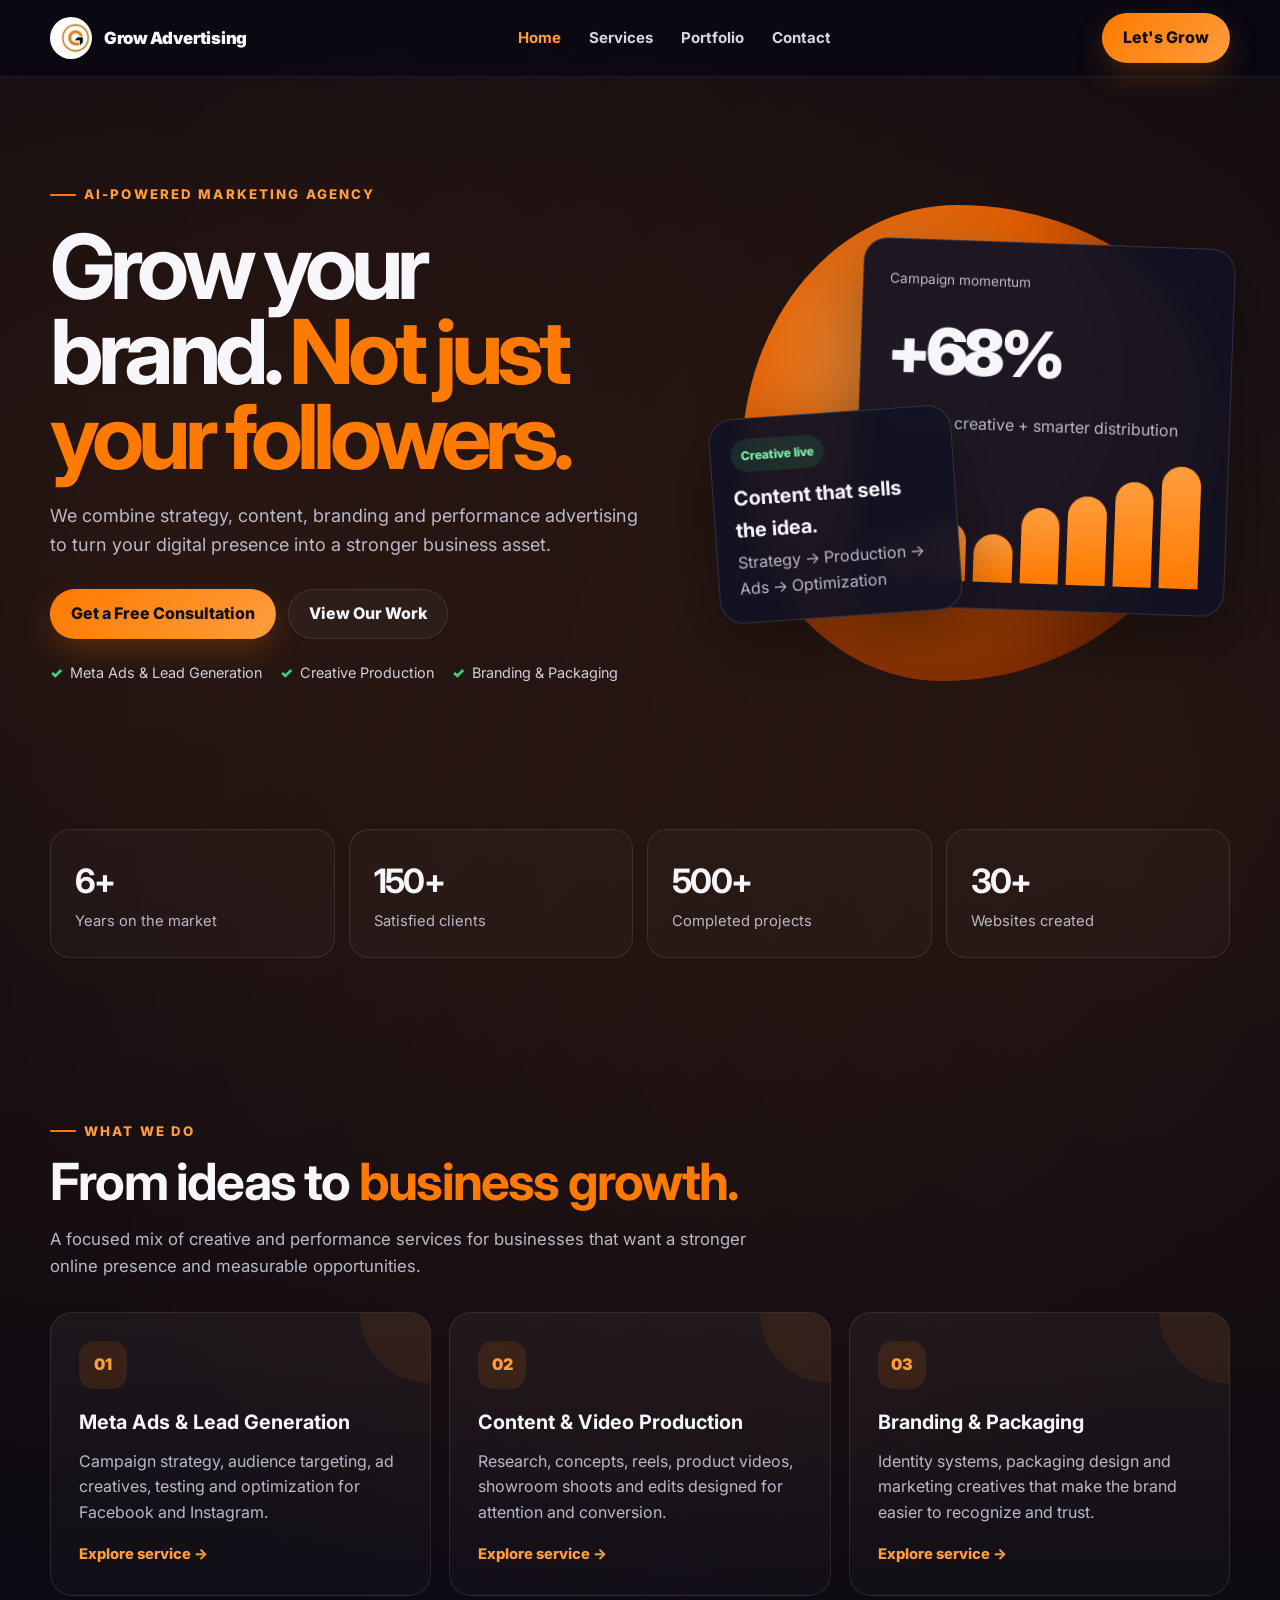
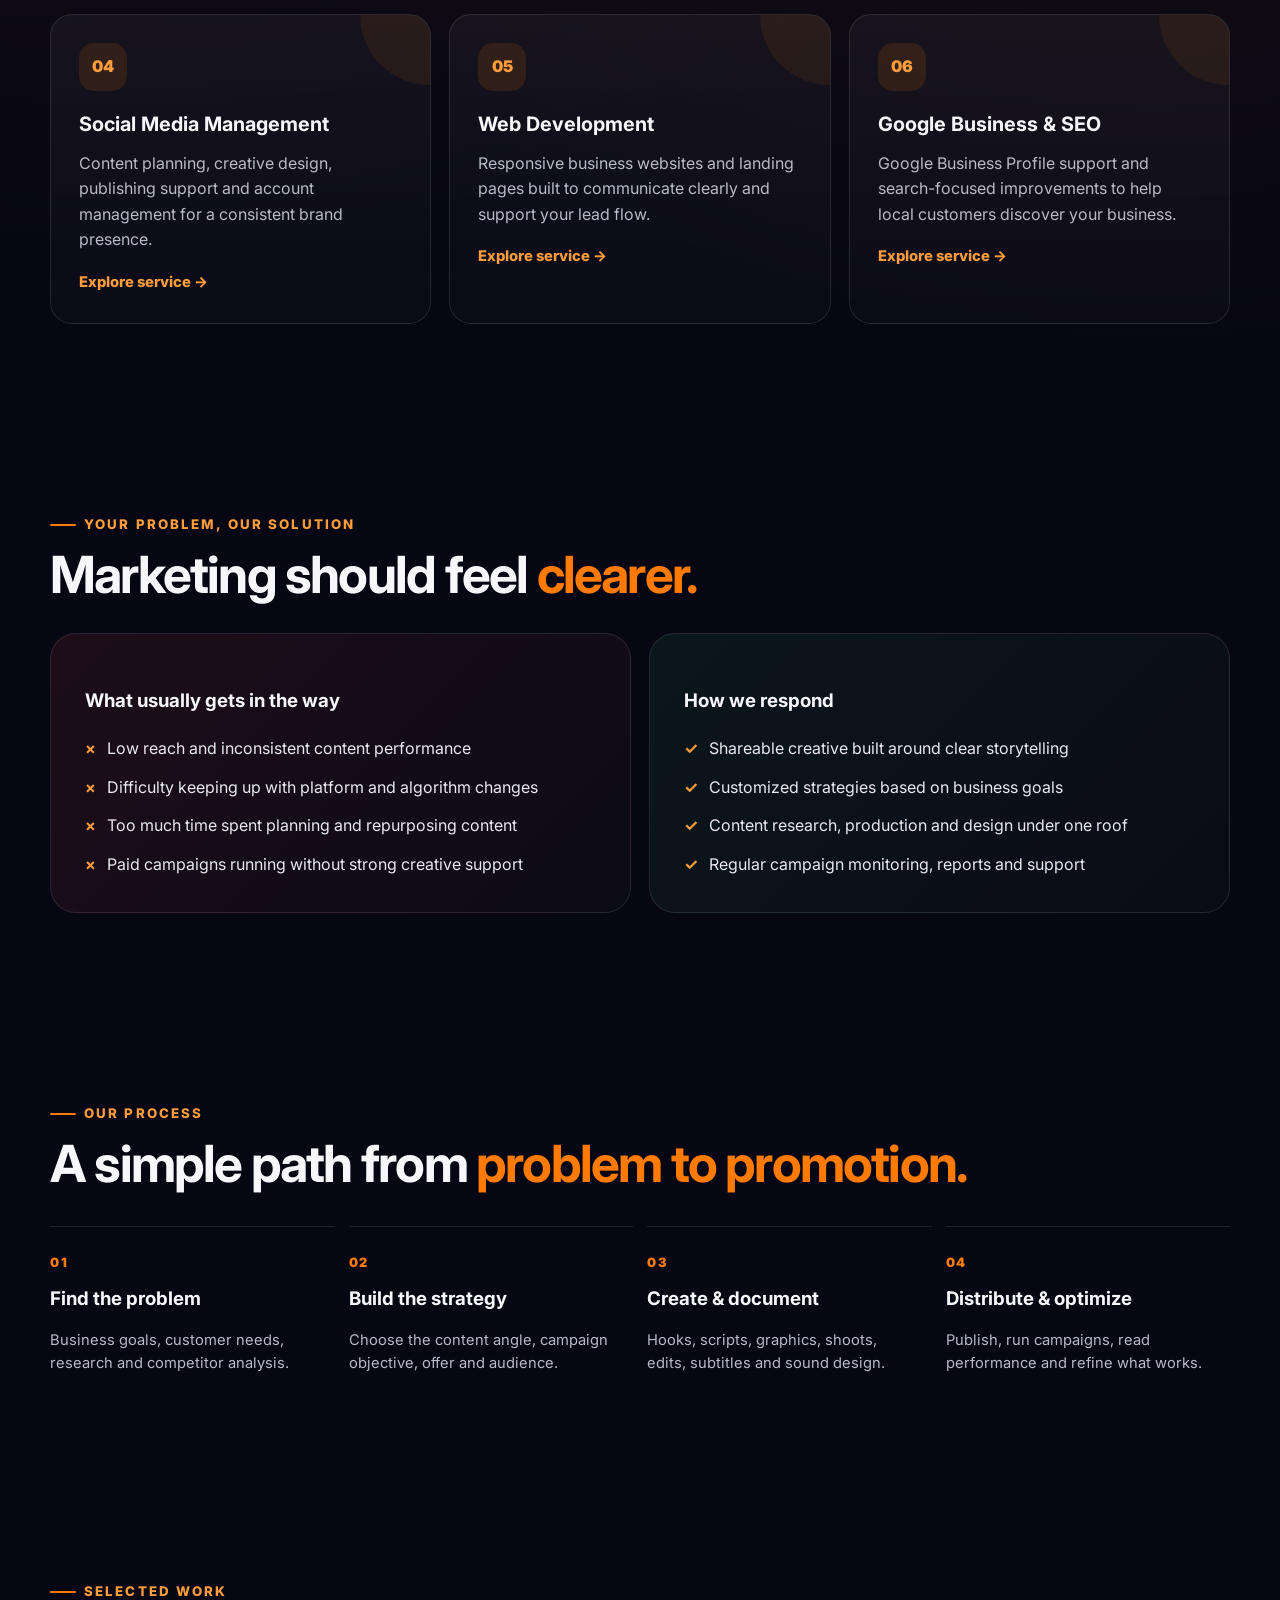
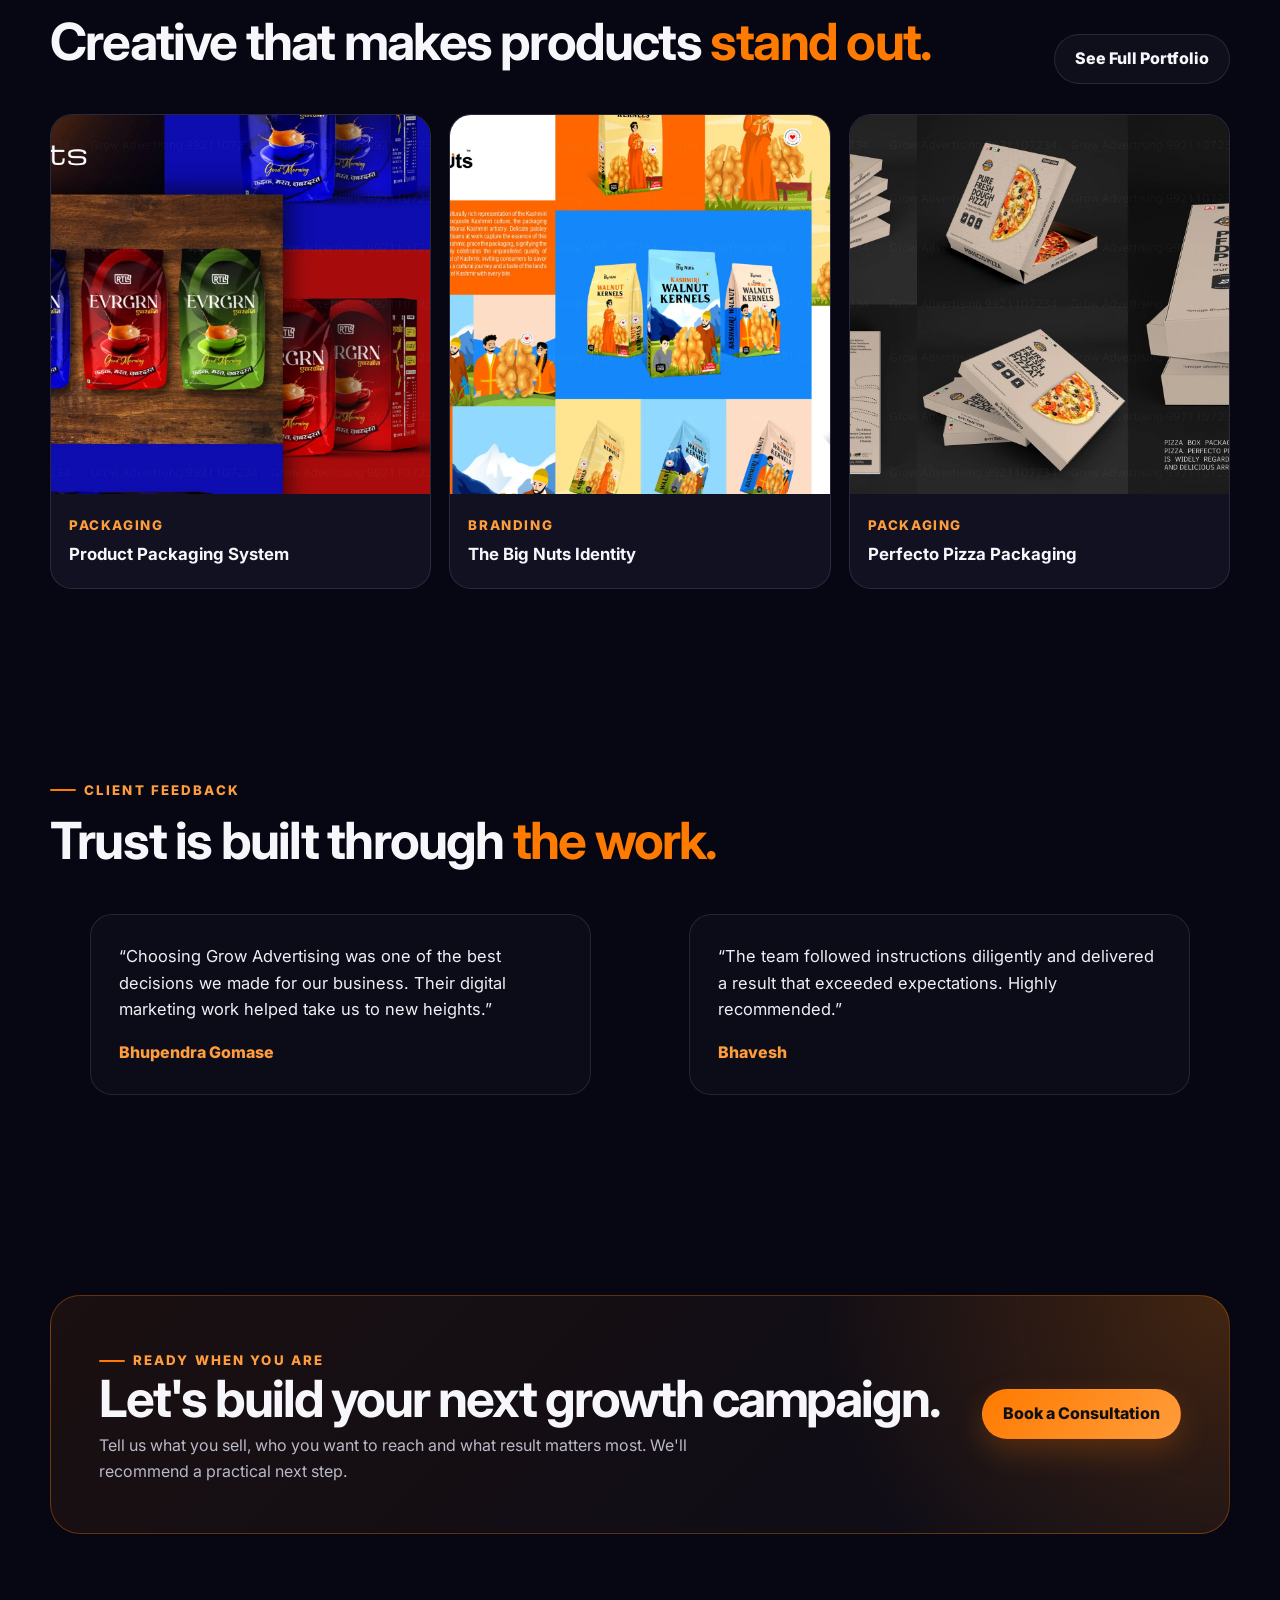
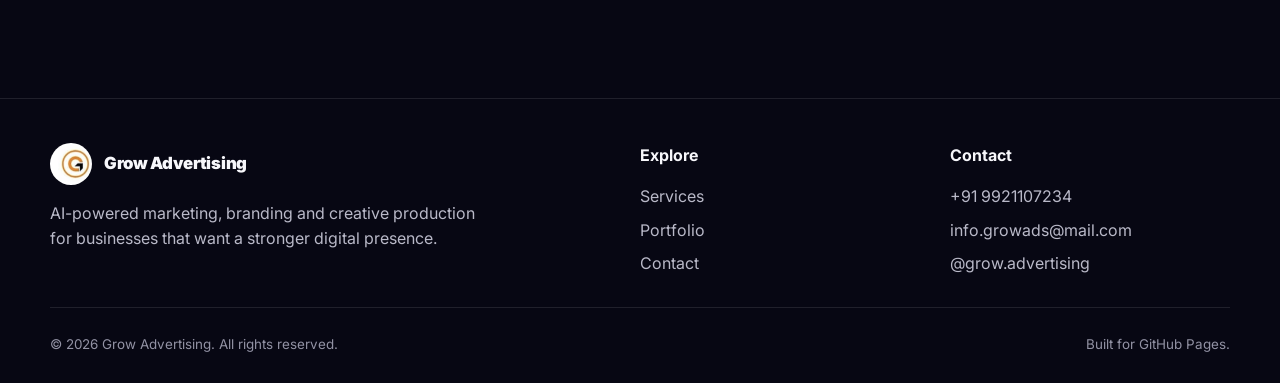
==== index.html @ 0a68f1b5 "Initial Grow Advertising website" ====
<!doctype html>
<html lang="en">
<head>
  <meta charset="utf-8">
  <meta name="viewport" content="width=device-width, initial-scale=1">
  <title>Grow Advertising | Digital Marketing, Branding & Meta Ads</title>
  <meta name="description" content="Grow Advertising helps businesses grow through AI-powered content, Meta Ads, branding, video production, packaging design and digital strategy.">
  <meta name="theme-color" content="#070713">
  <link rel="preconnect" href="https://fonts.googleapis.com">
  <link rel="preconnect" href="https://fonts.gstatic.com" crossorigin>
  <link href="https://fonts.googleapis.com/css2?family=Inter:wght@400;500;600;700;800;900&display=swap" rel="stylesheet">
  <link rel="stylesheet" href="css/style.css">
</head>
<body>
  <header class="site-header">
    <div class="container nav">
      <a class="brand" href="index.html" aria-label="Grow Advertising home">
        <img class="brand-mark" src="assets/logo/grow-mark.webp" alt="Grow Advertising logo">
        <span>Grow Advertising</span>
      </a>
      <nav class="nav-links" aria-label="Main navigation">
        <a class="active" href="index.html">Home</a>
        <a href="services.html">Services</a>
        <a href="portfolio.html">Portfolio</a>
        <a href="contact.html">Contact</a>
      </nav>
      <div class="nav-actions">
        <a class="btn btn-primary" href="contact.html">Let's Grow</a>
        <button class="menu-toggle" aria-label="Open menu" aria-expanded="false"><span></span></button>
      </div>
    </div>
  </header>

  <main>
    <section class="hero">
      <div class="container hero-grid">
        <div>
          <span class="eyebrow">AI-powered marketing agency</span>
          <h1>Grow your brand. <span class="orange">Not just your followers.</span></h1>
          <p>We combine strategy, content, branding and performance advertising to turn your digital presence into a stronger business asset.</p>
          <div class="hero-cta">
            <a class="btn btn-primary" href="contact.html">Get a Free Consultation</a>
            <a class="btn btn-ghost" href="portfolio.html">View Our Work</a>
          </div>
          <div class="hero-note">
            <span>Meta Ads & Lead Generation</span>
            <span>Creative Production</span>
            <span>Branding & Packaging</span>
          </div>
        </div>
        <div class="hero-visual" aria-hidden="true">
          <div class="orbit"></div>
          <div class="visual-card visual-main">
            <span class="visual-kicker">Campaign momentum</span>
            <div class="metric">+68%</div>
            <div class="muted">Stronger creative + smarter distribution</div>
            <div class="metric-line"><i></i><i></i><i></i><i></i><i></i><i></i><i></i></div>
          </div>
          <div class="visual-card visual-float">
            <span class="pill">Creative live</span>
            <strong>Content that sells the idea.</strong>
            <span class="muted">Strategy → Production → Ads → Optimization</span>
          </div>
        </div>
      </div>
    </section>

    <section class="section-sm">
      <div class="container stats reveal">
        <div class="stat"><strong>6+</strong><span>Years on the market</span></div>
        <div class="stat"><strong>150+</strong><span>Satisfied clients</span></div>
        <div class="stat"><strong>500+</strong><span>Completed projects</span></div>
        <div class="stat"><strong>30+</strong><span>Websites created</span></div>
      </div>
    </section>

    <section class="section">
      <div class="container">
        <span class="eyebrow">What we do</span>
        <h2 class="section-title">From ideas to <span class="orange">business growth.</span></h2>
        <p class="section-copy">A focused mix of creative and performance services for businesses that want a stronger online presence and measurable opportunities.</p>
        <div class="grid-3" style="margin-top:32px">
          <article class="card reveal"><div class="card-icon">01</div><h3>Meta Ads & Lead Generation</h3><p>Campaign strategy, audience targeting, ad creatives, testing and optimization for Facebook and Instagram.</p><a class="card-link" href="services.html">Explore service →</a></article>
          <article class="card reveal"><div class="card-icon">02</div><h3>Content & Video Production</h3><p>Research, concepts, reels, product videos, showroom shoots and edits designed for attention and conversion.</p><a class="card-link" href="services.html">Explore service →</a></article>
          <article class="card reveal"><div class="card-icon">03</div><h3>Branding & Packaging</h3><p>Identity systems, packaging design and marketing creatives that make the brand easier to recognize and trust.</p><a class="card-link" href="services.html">Explore service →</a></article>
          <article class="card reveal"><div class="card-icon">04</div><h3>Social Media Management</h3><p>Content planning, creative design, publishing support and account management for a consistent brand presence.</p><a class="card-link" href="services.html">Explore service →</a></article>
          <article class="card reveal"><div class="card-icon">05</div><h3>Web Development</h3><p>Responsive business websites and landing pages built to communicate clearly and support your lead flow.</p><a class="card-link" href="services.html">Explore service →</a></article>
          <article class="card reveal"><div class="card-icon">06</div><h3>Google Business & SEO</h3><p>Google Business Profile support and search-focused improvements to help local customers discover your business.</p><a class="card-link" href="services.html">Explore service →</a></article>
        </div>
      </div>
    </section>

    <section class="section">
      <div class="container">
        <span class="eyebrow">Your problem, our solution</span>
        <h2 class="section-title">Marketing should feel <span class="orange">clearer.</span></h2>
        <div class="split-panel" style="margin-top:30px">
          <div class="panel problem reveal">
            <h3>What usually gets in the way</h3>
            <div class="check-list">
              <div class="check-item"><b>×</b><span>Low reach and inconsistent content performance</span></div>
              <div class="check-item"><b>×</b><span>Difficulty keeping up with platform and algorithm changes</span></div>
              <div class="check-item"><b>×</b><span>Too much time spent planning and repurposing content</span></div>
              <div class="check-item"><b>×</b><span>Paid campaigns running without strong creative support</span></div>
            </div>
          </div>
          <div class="panel solution reveal">
            <h3>How we respond</h3>
            <div class="check-list">
              <div class="check-item"><b>✓</b><span>Shareable creative built around clear storytelling</span></div>
              <div class="check-item"><b>✓</b><span>Customized strategies based on business goals</span></div>
              <div class="check-item"><b>✓</b><span>Content research, production and design under one roof</span></div>
              <div class="check-item"><b>✓</b><span>Regular campaign monitoring, reports and support</span></div>
            </div>
          </div>
        </div>
      </div>
    </section>

    <section class="section">
      <div class="container">
        <span class="eyebrow">Our process</span>
        <h2 class="section-title">A simple path from <span class="orange">problem to promotion.</span></h2>
        <div class="process" style="margin-top:34px">
          <div class="step reveal"><h3>Find the problem</h3><p>Business goals, customer needs, research and competitor analysis.</p></div>
          <div class="step reveal"><h3>Build the strategy</h3><p>Choose the content angle, campaign objective, offer and audience.</p></div>
          <div class="step reveal"><h3>Create & document</h3><p>Hooks, scripts, graphics, shoots, edits, subtitles and sound design.</p></div>
          <div class="step reveal"><h3>Distribute & optimize</h3><p>Publish, run campaigns, read performance and refine what works.</p></div>
        </div>
      </div>
    </section>

    <section class="section">
      <div class="container">
        <div style="display:flex;justify-content:space-between;gap:24px;align-items:end;flex-wrap:wrap">
          <div><span class="eyebrow">Selected work</span><h2 class="section-title">Creative that makes products <span class="orange">stand out.</span></h2></div>
          <a class="btn btn-ghost" href="portfolio.html">See Full Portfolio</a>
        </div>
        <div class="portfolio-grid" style="margin-top:30px">
          <article class="project reveal"><img src="assets/portfolio/project-20.webp" alt="Packaging design project"><div class="project-meta"><small>Packaging</small><h3>Product Packaging System</h3></div></article>
          <article class="project reveal"><img src="assets/portfolio/project-23.webp" alt="The Big Nuts branding project"><div class="project-meta"><small>Branding</small><h3>The Big Nuts Identity</h3></div></article>
          <article class="project reveal"><img src="assets/portfolio/project-24.webp" alt="Perfecto Pizza box packaging"><div class="project-meta"><small>Packaging</small><h3>Perfecto Pizza Packaging</h3></div></article>
        </div>
      </div>
    </section>

    <section class="section">
      <div class="container">
        <span class="eyebrow">Client feedback</span>
        <h2 class="section-title">Trust is built through <span class="orange">the work.</span></h2>
        <div class="testimonials" style="margin-top:30px">
          <blockquote class="quote reveal"><q>Choosing Grow Advertising was one of the best decisions we made for our business. Their digital marketing work helped take us to new heights.</q><footer>Bhupendra Gomase</footer></blockquote>
          <blockquote class="quote reveal"><q>The team followed instructions diligently and delivered a result that exceeded expectations. Highly recommended.</q><footer>Bhavesh</footer></blockquote>
        </div>
      </div>
    </section>

    <section class="section">
      <div class="container cta-box reveal">
        <div><span class="eyebrow">Ready when you are</span><h2>Let's build your next growth campaign.</h2><p>Tell us what you sell, who you want to reach and what result matters most. We'll recommend a practical next step.</p></div>
        <a class="btn btn-primary" href="contact.html">Book a Consultation</a>
      </div>
    </section>
  </main>

  <footer class="site-footer">
    <div class="container">
      <div class="footer-grid">
        <div class="footer-brand"><a class="brand" href="index.html"><img class="brand-mark" src="assets/logo/grow-mark.webp" alt=""><span>Grow Advertising</span></a><p>AI-powered marketing, branding and creative production for businesses that want a stronger digital presence.</p></div>
        <div class="footer-col"><h4>Explore</h4><a href="services.html">Services</a><a href="portfolio.html">Portfolio</a><a href="contact.html">Contact</a></div>
        <div class="footer-col"><h4>Contact</h4><a href="tel:+919921107234">+91 9921107234</a><a href="mailto:info.growads@mail.com">info.growads@mail.com</a><a href="https://instagram.com/grow.advertising" target="_blank" rel="noopener">@grow.advertising</a></div>
      </div>
      <div class="footer-bottom"><span>© <span data-year></span> Grow Advertising. All rights reserved.</span><span>Built for GitHub Pages.</span></div>
    </div>
  </footer>
  <script src="js/script.js"></script>
</body>
</html>
---- css/style.css ----
:root {
  --bg: #070713;
  --bg-soft: #0d0d1b;
  --card: #111122;
  --card-2: #151527;
  --text: #f7f7fb;
  --muted: #b9b9c8;
  --line: rgba(255,255,255,.10);
  --orange: #ff7a00;
  --orange-2: #ff9d3c;
  --success: #37d67a;
  --max: 1180px;
  --radius: 22px;
  --shadow: 0 24px 70px rgba(0,0,0,.35);
}

* { box-sizing: border-box; }
html { scroll-behavior: smooth; }
body {
  margin: 0;
  font-family: Inter, ui-sans-serif, system-ui, -apple-system, BlinkMacSystemFont, "Segoe UI", sans-serif;
  color: var(--text);
  background:
    radial-gradient(circle at 10% 10%, rgba(255,122,0,.12), transparent 28%),
    radial-gradient(circle at 90% 15%, rgba(255,122,0,.10), transparent 26%),
    var(--bg);
  line-height: 1.6;
}

img { max-width: 100%; display: block; }
a { color: inherit; text-decoration: none; }
button, input, textarea, select { font: inherit; }

.container { width: min(100% - 32px, var(--max)); margin-inline: auto; }
.section { padding: 92px 0; }
.section-sm { padding: 64px 0; }
.eyebrow {
  display: inline-flex;
  align-items: center;
  gap: 8px;
  color: var(--orange-2);
  font-size: .83rem;
  letter-spacing: .16em;
  text-transform: uppercase;
  font-weight: 800;
}
.eyebrow::before { content: ""; width: 26px; height: 2px; background: var(--orange); border-radius: 99px; }
.section-title {
  margin: 12px 0 14px;
  font-size: clamp(2rem, 4vw, 3.6rem);
  line-height: 1.08;
  letter-spacing: -.035em;
}
.section-copy { color: var(--muted); max-width: 720px; font-size: 1.05rem; }
.muted { color: var(--muted); }
.orange { color: var(--orange); }

.btn {
  display: inline-flex;
  align-items: center;
  justify-content: center;
  gap: 10px;
  min-height: 50px;
  padding: 0 20px;
  border-radius: 999px;
  border: 1px solid transparent;
  font-weight: 800;
  transition: .22s ease;
  cursor: pointer;
}
.btn-primary { background: linear-gradient(135deg, var(--orange), var(--orange-2)); color: #101014; box-shadow: 0 12px 30px rgba(255,122,0,.22); }
.btn-primary:hover { transform: translateY(-2px); box-shadow: 0 16px 40px rgba(255,122,0,.30); }
.btn-ghost { border-color: var(--line); background: rgba(255,255,255,.035); }
.btn-ghost:hover { border-color: rgba(255,122,0,.5); background: rgba(255,122,0,.06); }

/* Header */
.site-header {
  position: sticky;
  top: 0;
  z-index: 100;
  backdrop-filter: blur(18px);
  background: rgba(7,7,19,.76);
  border-bottom: 1px solid rgba(255,255,255,.07);
}
.nav { height: 76px; display: flex; align-items: center; justify-content: space-between; gap: 24px; }
.brand { display: flex; align-items: center; gap: 12px; font-weight: 900; letter-spacing: -.02em; }
.brand-mark { width: 42px; height: 42px; border-radius: 50%; object-fit: cover; background: white; }
.brand span { font-size: 1.05rem; }
.nav-links { display: flex; align-items: center; gap: 28px; color: #e8e8ef; }
.nav-links a { font-size: .94rem; font-weight: 700; color: #d7d7e1; }
.nav-links a:hover, .nav-links a.active { color: var(--orange-2); }
.nav-actions { display: flex; align-items: center; gap: 12px; }
.menu-toggle {
  width: 46px; height: 46px; display: none; place-items: center;
  border: 1px solid var(--line); background: transparent; color: white; border-radius: 14px;
}
.menu-toggle span, .menu-toggle::before, .menu-toggle::after {
  content: ""; display: block; width: 19px; height: 2px; background: white; border-radius: 99px;
}
.menu-toggle::before { transform: translateY(-6px); }
.menu-toggle::after { transform: translateY(4px); }

/* Hero */
.hero { padding: 94px 0 74px; overflow: hidden; }
.hero-grid { display: grid; grid-template-columns: 1.08fr .92fr; align-items: center; gap: 58px; }
.hero h1 {
  margin: 18px 0 22px;
  font-size: clamp(3.2rem, 7vw, 6.3rem);
  line-height: .95;
  letter-spacing: -.065em;
  max-width: 850px;
}
.hero p { color: var(--muted); font-size: 1.13rem; max-width: 680px; }
.hero-cta { display: flex; flex-wrap: wrap; gap: 12px; margin-top: 30px; }
.hero-note { margin-top: 22px; display: flex; flex-wrap: wrap; gap: 18px; color: #d0d0db; font-size: .9rem; }
.hero-note span::before { content: "✓"; color: var(--success); margin-right: 7px; font-weight: 900; }
.hero-visual { position: relative; min-height: 520px; }
.orbit {
  position: absolute; inset: 34px 10px 10px 28px; border-radius: 45% 55% 58% 42% / 53% 45% 55% 47%;
  background: radial-gradient(circle at 35% 35%, #ff9e43, #ff6a00 42%, #8a2d00 74%, transparent 75%);
  filter: blur(.1px); opacity: .88;
}
.visual-card {
  position: absolute;
  background: rgba(17,17,34,.94);
  border: 1px solid rgba(255,255,255,.13);
  border-radius: 24px;
  box-shadow: var(--shadow);
  backdrop-filter: blur(14px);
}
.visual-main { width: 72%; min-height: 350px; right: 0; top: 72px; padding: 26px; transform: rotate(2deg); }
.visual-kicker { color: var(--muted); font-size: .85rem; }
.metric { font-size: 4rem; font-weight: 900; letter-spacing: -.06em; margin: 8px 0; }
.metric-line { height: 122px; display: flex; align-items: flex-end; gap: 8px; margin-top: 22px; }
.metric-line i { display: block; flex: 1; border-radius: 999px 999px 6px 6px; background: linear-gradient(180deg, var(--orange-2), var(--orange)); }
.metric-line i:nth-child(1){height:35%}.metric-line i:nth-child(2){height:48%}.metric-line i:nth-child(3){height:39%}.metric-line i:nth-child(4){height:62%}.metric-line i:nth-child(5){height:73%}.metric-line i:nth-child(6){height:86%}.metric-line i:nth-child(7){height:100%}
.visual-float { left: 0; bottom: 74px; width: 47%; padding: 20px; transform: rotate(-4deg); }
.pill { display: inline-flex; padding: 7px 10px; border-radius: 999px; background: rgba(55,214,122,.12); color: #82edaf; font-size: .76rem; font-weight: 800; }
.visual-float strong { font-size: 1.25rem; display: block; margin: 10px 0 4px; }

/* Stats */
.stats { display: grid; grid-template-columns: repeat(4, 1fr); gap: 14px; }
.stat { padding: 24px; border: 1px solid var(--line); border-radius: 20px; background: rgba(255,255,255,.025); }
.stat strong { display: block; font-size: 2.1rem; letter-spacing: -.045em; }
.stat span { color: var(--muted); font-size: .92rem; }

/* Cards */
.grid-3 { display: grid; grid-template-columns: repeat(3, 1fr); gap: 18px; }
.card {
  position: relative;
  padding: 28px;
  border: 1px solid var(--line);
  background: linear-gradient(180deg, rgba(255,255,255,.045), rgba(255,255,255,.018));
  border-radius: var(--radius);
  overflow: hidden;
}
.card::after { content: ""; position: absolute; width: 140px; height: 140px; border-radius: 50%; background: rgba(255,122,0,.08); right: -70px; top: -70px; }
.card-icon {
  width: 48px; height: 48px; border-radius: 15px; display: grid; place-items: center;
  background: rgba(255,122,0,.12); color: var(--orange-2); font-weight: 900; margin-bottom: 18px;
}
.card h3 { margin: 0 0 10px; font-size: 1.24rem; }
.card p { margin: 0; color: var(--muted); }
.card-link { display: inline-block; margin-top: 18px; color: var(--orange-2); font-weight: 800; font-size: .92rem; }

/* Problem/Solution */
.split-panel { display: grid; grid-template-columns: 1fr 1fr; gap: 18px; }
.panel { padding: 34px; border-radius: 26px; border: 1px solid var(--line); }
.panel.problem { background: linear-gradient(135deg, rgba(255,80,80,.09), rgba(255,255,255,.02)); }
.panel.solution { background: linear-gradient(135deg, rgba(55,214,122,.08), rgba(255,255,255,.02)); }
.check-list { display: grid; gap: 13px; margin-top: 20px; }
.check-item { display: flex; gap: 11px; color: #e9e9ef; }
.check-item b { color: var(--orange-2); }

/* Process */
.process { display: grid; grid-template-columns: repeat(4, 1fr); gap: 14px; counter-reset: steps; }
.step { border-top: 1px solid var(--line); padding: 22px 12px 0 0; }
.step::before { counter-increment: steps; content: "0" counter(steps); color: var(--orange); font-weight: 900; font-size: .8rem; letter-spacing: .14em; }
.step h3 { margin: 10px 0 8px; }
.step p { color: var(--muted); font-size: .92rem; }

/* Portfolio */
.portfolio-grid { display: grid; grid-template-columns: repeat(3, 1fr); gap: 18px; }
.project {
  position: relative; overflow: hidden; border-radius: 22px; border: 1px solid var(--line); background: var(--card);
}
.project img { width: 100%; aspect-ratio: 1 / 1; object-fit: cover; transition: transform .35s ease; }
.project:hover img { transform: scale(1.035); }
.project-meta { padding: 18px 18px 20px; }
.project-meta small { color: var(--orange-2); text-transform: uppercase; letter-spacing: .12em; font-weight: 800; }
.project-meta h3 { margin: 4px 0 0; font-size: 1.05rem; }
.filter-row { display: flex; flex-wrap: wrap; gap: 8px; margin: 24px 0 28px; }
.filter-btn { padding: 10px 14px; border-radius: 999px; border: 1px solid var(--line); color: #d9d9e2; background: transparent; cursor: pointer; }
.filter-btn.active, .filter-btn:hover { background: rgba(255,122,0,.12); border-color: rgba(255,122,0,.4); color: #fff; }

/* Testimonials */
.testimonials { display: grid; grid-template-columns: repeat(2, 1fr); gap: 18px; }
.quote { padding: 28px; border-radius: 22px; border: 1px solid var(--line); background: rgba(255,255,255,.025); }
.quote q { display: block; color: #efeff5; font-size: 1.03rem; }
.quote footer { margin-top: 18px; color: var(--orange-2); font-weight: 800; }

/* Pricing */
.pricing { display: grid; grid-template-columns: repeat(3, 1fr); gap: 18px; }
.price-card { padding: 30px; border-radius: 24px; border: 1px solid var(--line); background: var(--card); }
.price-card.featured { border-color: rgba(255,122,0,.55); box-shadow: 0 0 0 1px rgba(255,122,0,.18) inset, 0 24px 70px rgba(255,122,0,.08); transform: translateY(-8px); }
.price-tag { color: var(--muted); font-size: .9rem; }
.price { font-size: 2.45rem; font-weight: 900; letter-spacing: -.045em; margin: 10px 0 16px; }
.price small { font-size: .9rem; color: var(--muted); font-weight: 600; }
.price-list { display: grid; gap: 10px; color: #e4e4eb; font-size: .94rem; }
.price-list span::before { content: "✓"; color: var(--success); margin-right: 8px; }

/* Page hero */
.page-hero { padding: 78px 0 46px; }
.page-hero h1 { font-size: clamp(2.8rem, 6vw, 5.4rem); line-height: .98; letter-spacing: -.055em; max-width: 900px; margin: 14px 0 18px; }
.page-hero p { max-width: 760px; color: var(--muted); font-size: 1.08rem; }

/* Contact */
.contact-grid { display: grid; grid-template-columns: .82fr 1.18fr; gap: 22px; align-items: start; }
.contact-card, .form-card { padding: 30px; border-radius: 24px; border: 1px solid var(--line); background: rgba(255,255,255,.025); }
.contact-method { padding: 16px 0; border-bottom: 1px solid var(--line); }
.contact-method:last-child { border-bottom: 0; }
.contact-method small { color: var(--muted); display: block; }
.contact-method a { font-weight: 800; font-size: 1.02rem; }
.form-grid { display: grid; grid-template-columns: 1fr 1fr; gap: 14px; }
.field { display: grid; gap: 7px; }
.field.full { grid-column: 1 / -1; }
.field label { font-size: .86rem; color: #d8d8e2; font-weight: 700; }
.field input, .field textarea, .field select {
  width: 100%; color: white; background: #0b0b17; border: 1px solid var(--line); border-radius: 14px; padding: 13px 14px; outline: none;
}
.field input:focus, .field textarea:focus, .field select:focus { border-color: rgba(255,122,0,.55); box-shadow: 0 0 0 3px rgba(255,122,0,.08); }
.field textarea { min-height: 130px; resize: vertical; }
.form-note { color: var(--muted); font-size: .82rem; margin-top: 10px; }

/* CTA */
.cta-box {
  padding: 48px;
  border-radius: 30px;
  border: 1px solid rgba(255,122,0,.32);
  background:
    radial-gradient(circle at 100% 0%, rgba(255,122,0,.22), transparent 34%),
    linear-gradient(135deg, rgba(255,122,0,.08), rgba(255,255,255,.025));
  display: flex; align-items: center; justify-content: space-between; gap: 30px;
}
.cta-box h2 { margin: 0 0 8px; font-size: clamp(2rem, 4vw, 3.4rem); letter-spacing: -.04em; line-height: 1.05; }
.cta-box p { margin: 0; color: var(--muted); max-width: 670px; }

/* Footer */
.site-footer { padding: 44px 0 28px; border-top: 1px solid var(--line); margin-top: 72px; }
.footer-grid { display: grid; grid-template-columns: 1.4fr .7fr .7fr; gap: 30px; }
.footer-brand p { color: var(--muted); max-width: 440px; }
.footer-col h4 { margin: 0 0 12px; }
.footer-col a { display: block; color: var(--muted); padding: 4px 0; }
.footer-col a:hover { color: var(--orange-2); }
.footer-bottom { display: flex; justify-content: space-between; gap: 20px; padding-top: 26px; margin-top: 26px; border-top: 1px solid var(--line); color: #9292a4; font-size: .84rem; }

.reveal { opacity: 0; transform: translateY(18px); transition: opacity .6s ease, transform .6s ease; }
.reveal.visible { opacity: 1; transform: none; }

@media (max-width: 980px) {
  .hero-grid, .contact-grid { grid-template-columns: 1fr; }
  .hero-visual { min-height: 460px; }
  .grid-3, .portfolio-grid, .pricing { grid-template-columns: repeat(2, 1fr); }
  .process { grid-template-columns: repeat(2, 1fr); }
  .stats { grid-template-columns: repeat(2, 1fr); }
  .footer-grid { grid-template-columns: 1fr 1fr; }
  .footer-brand { grid-column: 1 / -1; }
  .price-card.featured { transform: none; }
}

@media (max-width: 760px) {
  .section { padding: 70px 0; }
  .hero { padding-top: 62px; }
  .hero h1 { font-size: clamp(3rem, 16vw, 4.8rem); }
  .nav-links, .nav-actions .btn { display: none; }
  .menu-toggle { display: grid; }
  .nav-links.open {
    display: flex; position: absolute; top: 76px; left: 16px; right: 16px; flex-direction: column; align-items: stretch;
    gap: 0; padding: 12px; background: #0c0c18; border: 1px solid var(--line); border-radius: 18px; box-shadow: var(--shadow);
  }
  .nav-links.open a { padding: 12px 10px; }
  .grid-3, .portfolio-grid, .pricing, .testimonials, .split-panel { grid-template-columns: 1fr; }
  .process { grid-template-columns: 1fr; }
  .form-grid { grid-template-columns: 1fr; }
  .field.full { grid-column: auto; }
  .cta-box { padding: 34px 24px; flex-direction: column; align-items: flex-start; }
  .visual-main { width: 78%; }
  .visual-float { width: 54%; }
  .footer-grid { grid-template-columns: 1fr; }
  .footer-brand { grid-column: auto; }
  .footer-bottom { flex-direction: column; }
}

@media (max-width: 480px) {
  .container { width: min(100% - 24px, var(--max)); }
  .hero-visual { min-height: 400px; }
  .visual-main { width: 84%; top: 52px; min-height: 312px; }
  .visual-float { width: 60%; bottom: 34px; }
  .stats { grid-template-columns: 1fr 1fr; }
  .stat { padding: 18px; }
  .stat strong { font-size: 1.7rem; }
}
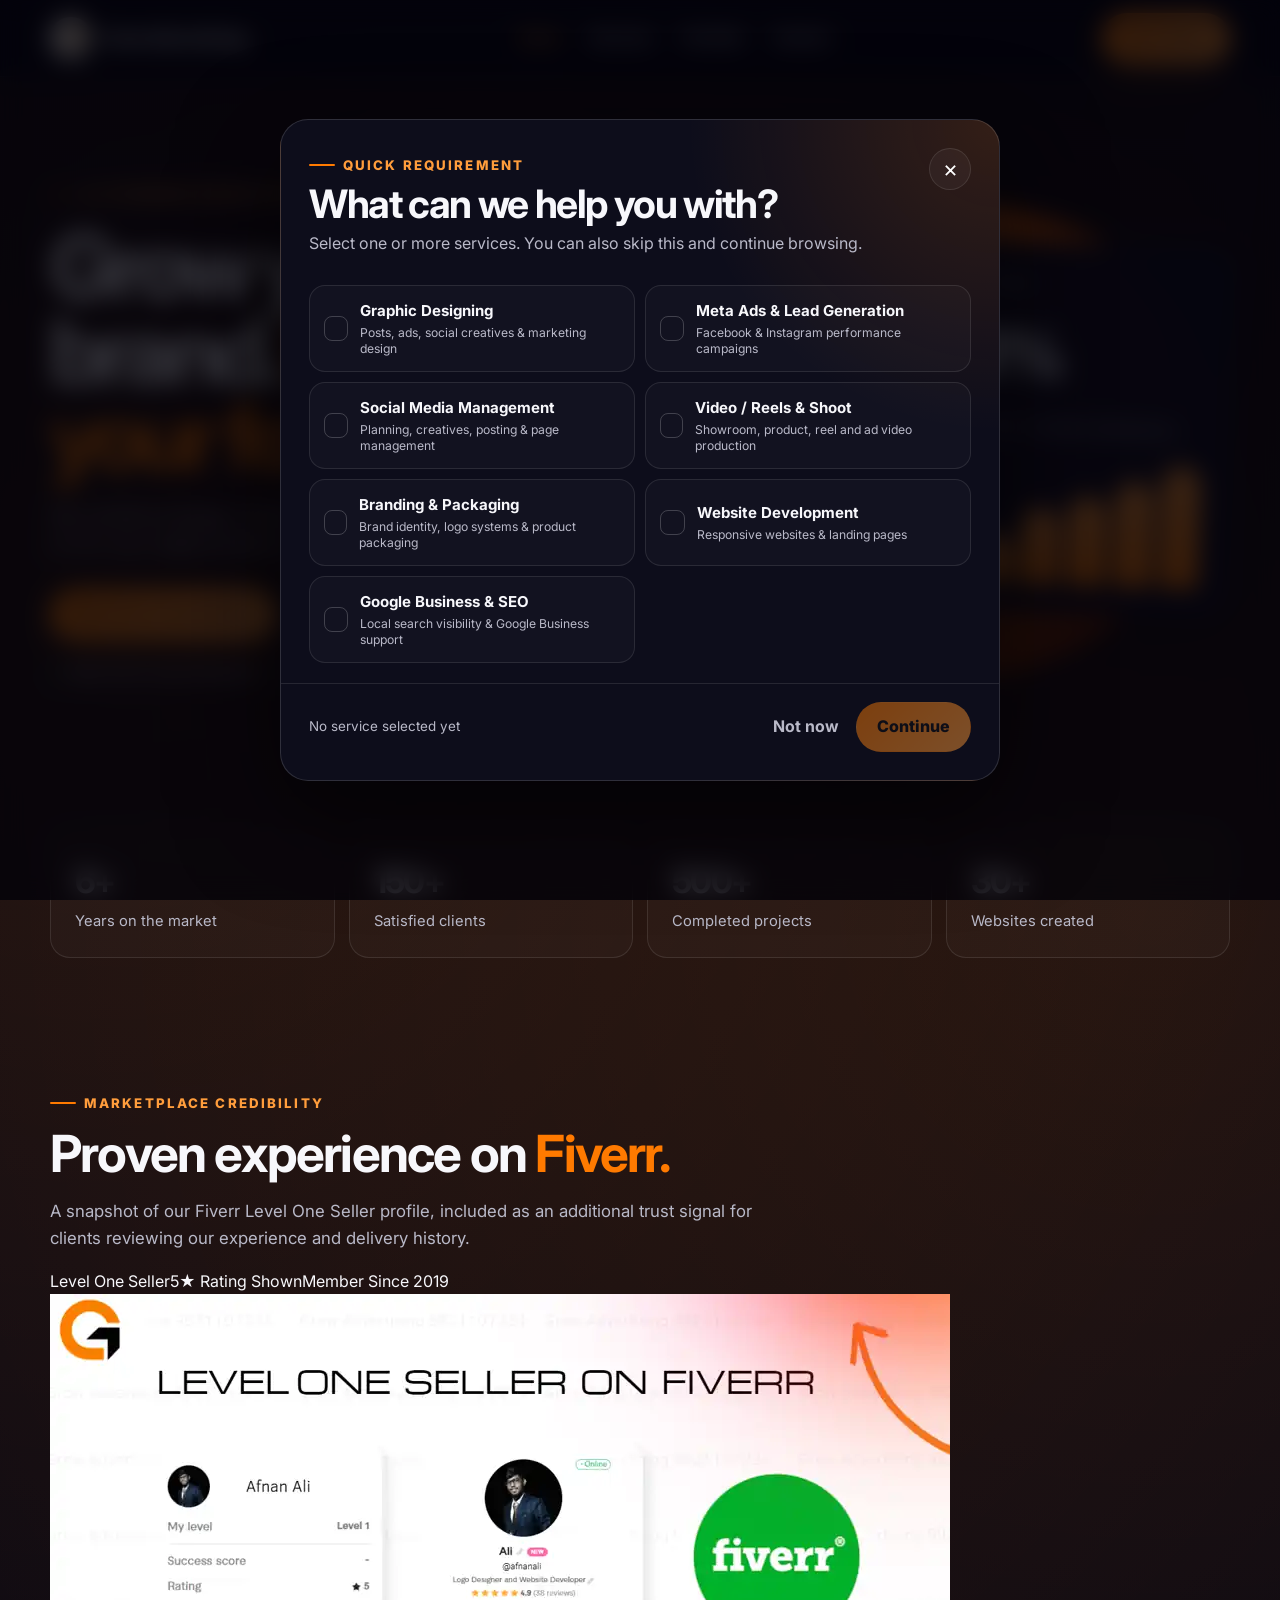
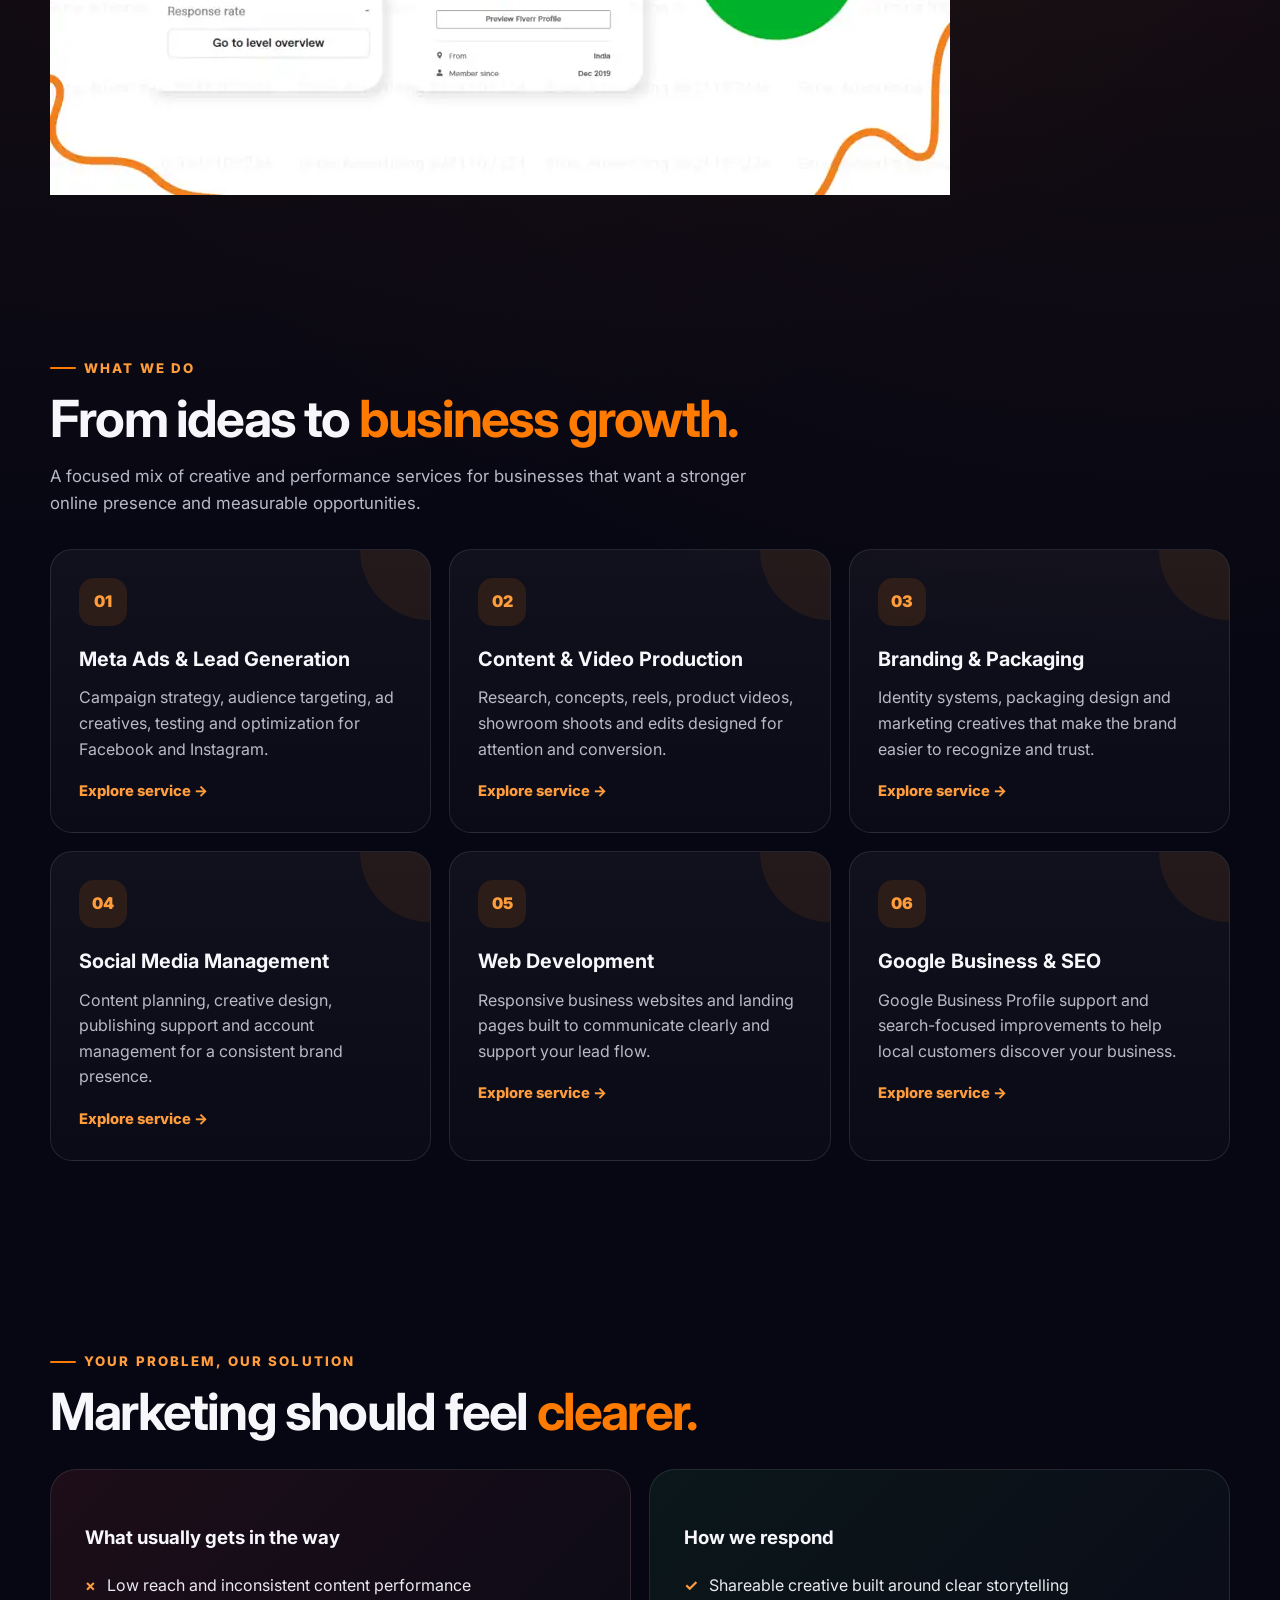
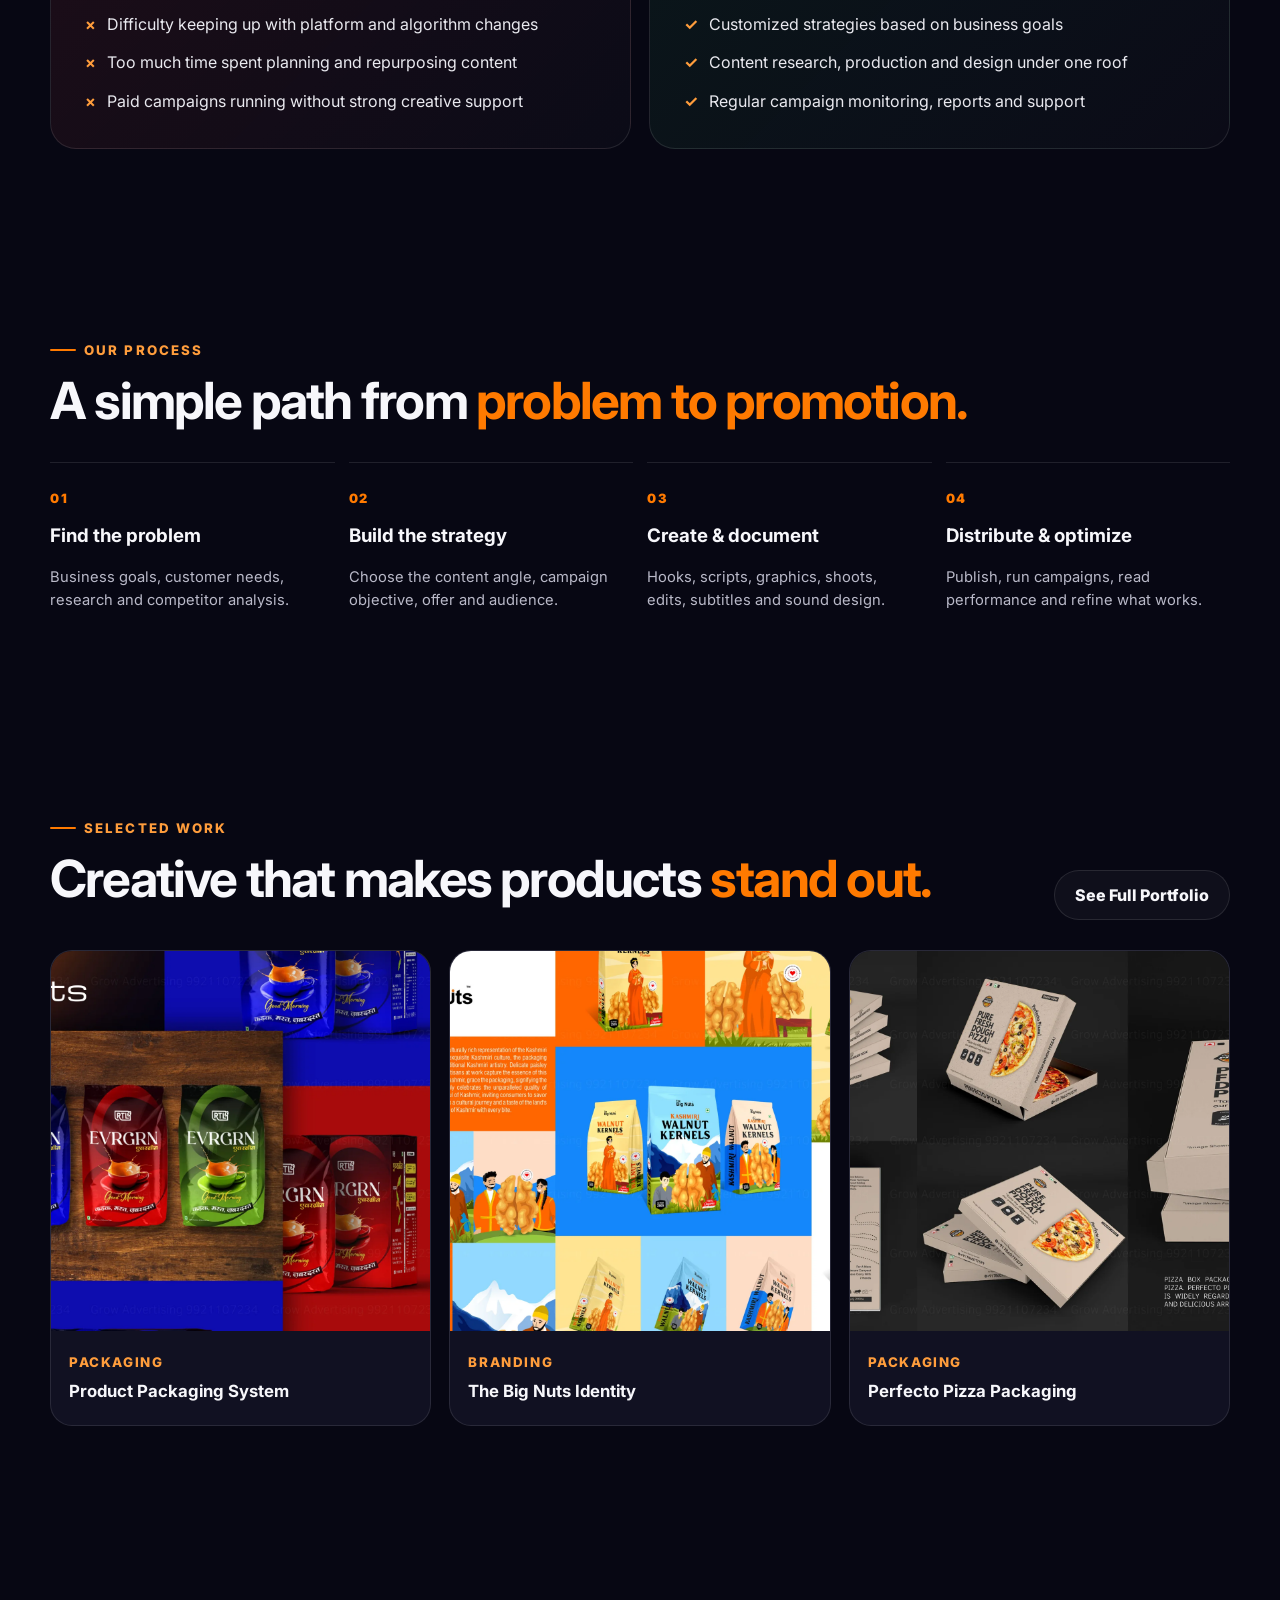
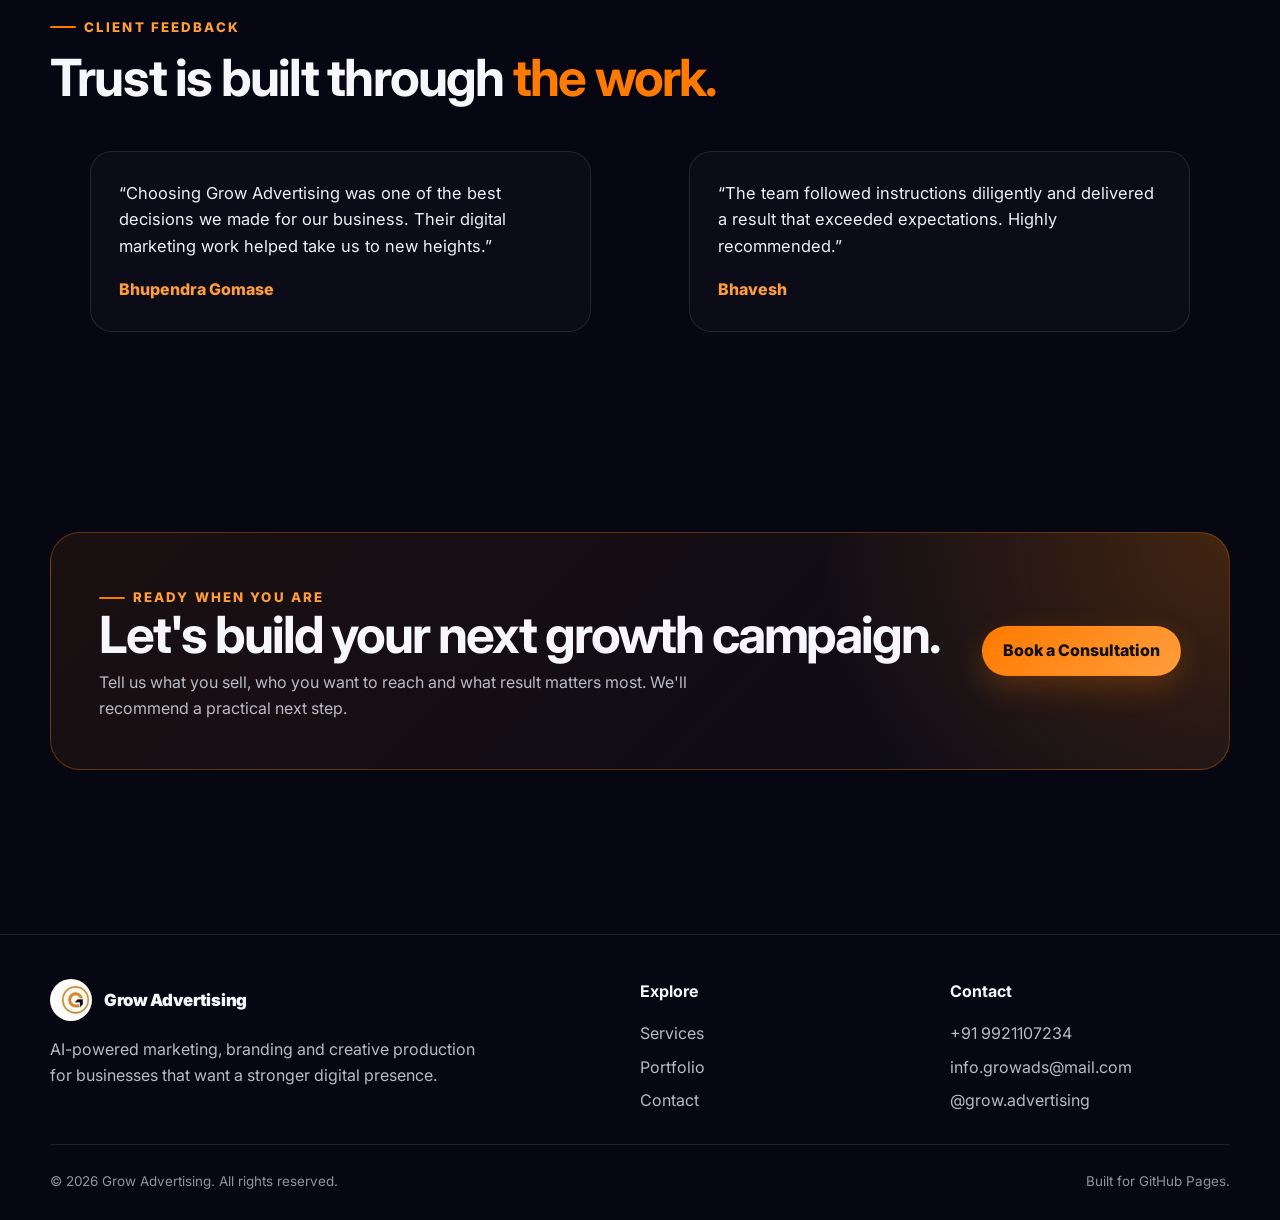
==== commit e692f5f2: "Show Fiverr Level One seller proof on homepage" ====
--- a/index.html
+++ b/index.html
@@ -71,6 +71,22 @@
         <div class="stat"><strong>150+</strong><span>Satisfied clients</span></div>
         <div class="stat"><strong>500+</strong><span>Completed projects</span></div>
         <div class="stat"><strong>30+</strong><span>Websites created</span></div>
+      </div>
+    </section>
+
+    <section class="section-sm credibility-section">
+      <div class="container">
+        <div class="credibility-grid reveal">
+          <div class="credibility-copy">
+            <span class="eyebrow">Marketplace Credibility</span>
+            <h2 class="section-title">Proven experience on <span class="orange">Fiverr.</span></h2>
+            <p class="section-copy">A snapshot of our Fiverr Level One Seller profile, included as an additional trust signal for clients reviewing our experience and delivery history.</p>
+            <div class="credibility-badges"><span>Level One Seller</span><span>5★ Rating Shown</span><span>Member Since 2019</span></div>
+          </div>
+          <div class="credibility-media">
+            <img loading="lazy" src="assets/images/fiverr-level-one.webp" alt="Fiverr Level One Seller profile and achievement screenshot">
+          </div>
+        </div>
       </div>
     </section>
 
--- a/css/style.css
+++ b/css/style.css
@@ -300,3 +300,250 @@
   .stat { padding: 18px; }
   .stat strong { font-size: 1.7rem; }
 }
+
+/* Grow Advertising: service chooser popup + portfolio lightbox */
+.modal-open { overflow: hidden; }
+.service-popup,
+.image-lightbox {
+  position: fixed;
+  inset: 0;
+  z-index: 9999;
+  display: grid;
+  place-items: center;
+  padding: 20px;
+  background: rgba(2,2,10,.78);
+  backdrop-filter: blur(12px);
+  opacity: 0;
+  visibility: hidden;
+  transition: opacity .22s ease, visibility .22s ease;
+}
+.service-popup.open,
+.image-lightbox.open { opacity: 1; visibility: visible; }
+
+.service-popup-card {
+  width: min(720px, 100%);
+  max-height: min(88vh, 760px);
+  overflow: auto;
+  border: 1px solid rgba(255,255,255,.14);
+  border-radius: 28px;
+  background: radial-gradient(circle at 100% 0%, rgba(255,122,0,.16), transparent 32%), #0d0d1b;
+  box-shadow: 0 34px 100px rgba(0,0,0,.58);
+  transform: translateY(18px) scale(.985);
+  transition: transform .24s ease;
+}
+.service-popup.open .service-popup-card { transform: none; }
+.service-popup-head {
+  display: flex;
+  justify-content: space-between;
+  align-items: flex-start;
+  gap: 20px;
+  padding: 28px 28px 12px;
+}
+.service-popup-head h2 {
+  margin: 7px 0 6px;
+  font-size: clamp(1.75rem, 4vw, 2.45rem);
+  line-height: 1.08;
+  letter-spacing: -.035em;
+}
+.service-popup-head p { margin: 0; color: var(--muted); max-width: 560px; }
+.modal-close {
+  flex: 0 0 auto;
+  width: 42px;
+  height: 42px;
+  border-radius: 50%;
+  border: 1px solid var(--line);
+  background: rgba(255,255,255,.04);
+  color: #fff;
+  font-size: 1.45rem;
+  cursor: pointer;
+}
+.modal-close:hover { border-color: rgba(255,122,0,.55); background: rgba(255,122,0,.10); }
+
+.service-options {
+  display: grid;
+  grid-template-columns: repeat(2,1fr);
+  gap: 10px;
+  padding: 16px 28px 20px;
+}
+.service-choice {
+  position: relative;
+  display: flex;
+  align-items: center;
+  gap: 12px;
+  min-height: 64px;
+  padding: 13px 14px;
+  border: 1px solid var(--line);
+  border-radius: 16px;
+  background: rgba(255,255,255,.025);
+  cursor: pointer;
+  transition: .18s ease;
+  user-select: none;
+}
+.service-choice:hover { border-color: rgba(255,122,0,.35); background: rgba(255,122,0,.05); }
+.service-choice:has(input:checked) {
+  border-color: rgba(255,122,0,.70);
+  background: rgba(255,122,0,.10);
+  box-shadow: 0 0 0 1px rgba(255,122,0,.16) inset;
+}
+.service-choice input { position: absolute; opacity: 0; pointer-events: none; }
+.service-tick {
+  width: 25px;
+  height: 25px;
+  border-radius: 8px;
+  display: grid;
+  place-items: center;
+  border: 1px solid rgba(255,255,255,.20);
+  color: transparent;
+  font-size: .85rem;
+  font-weight: 900;
+}
+.service-choice input:checked + .service-tick {
+  background: var(--orange);
+  border-color: var(--orange);
+  color: #111;
+}
+.service-choice strong { display: block; font-size: .94rem; }
+.service-choice small {
+  display: block;
+  color: var(--muted);
+  font-size: .76rem;
+  line-height: 1.35;
+  margin-top: 2px;
+}
+.service-popup-actions {
+  display: flex;
+  justify-content: space-between;
+  align-items: center;
+  gap: 12px;
+  padding: 18px 28px 28px;
+  border-top: 1px solid var(--line);
+}
+.selection-note { color: var(--muted); font-size: .84rem; }
+.action-row { display: flex; gap: 9px; align-items: center; }
+.service-popup-actions .btn[disabled] { opacity: .46; cursor: not-allowed; box-shadow: none; transform: none; }
+.btn-text {
+  border: 0;
+  background: transparent;
+  color: var(--muted);
+  font-weight: 700;
+  cursor: pointer;
+  padding: 10px 8px;
+}
+.btn-text:hover { color: #fff; }
+
+.project img { cursor: zoom-in; }
+.image-lightbox { z-index: 10000; }
+.lightbox-card {
+  position: relative;
+  width: min(1100px, 100%);
+  max-height: 92vh;
+  display: grid;
+  grid-template-rows: minmax(0,1fr) auto;
+  overflow: hidden;
+  border-radius: 24px;
+  border: 1px solid rgba(255,255,255,.14);
+  background: #090914;
+  box-shadow: 0 34px 110px rgba(0,0,0,.70);
+}
+.lightbox-image-wrap {
+  min-height: 0;
+  display: grid;
+  place-items: center;
+  background: #05050b;
+  padding: 12px;
+}
+.lightbox-image-wrap img {
+  width: auto;
+  max-width: 100%;
+  height: auto;
+  max-height: 76vh;
+  object-fit: contain;
+  cursor: default;
+}
+.lightbox-caption {
+  display: flex;
+  justify-content: space-between;
+  align-items: center;
+  gap: 20px;
+  padding: 15px 18px;
+  border-top: 1px solid var(--line);
+}
+.lightbox-caption span { color: var(--muted); font-size: .82rem; }
+.lightbox-close {
+  position: absolute;
+  top: 14px;
+  right: 14px;
+  z-index: 2;
+  width: 42px;
+  height: 42px;
+  border-radius: 50%;
+  border: 1px solid rgba(255,255,255,.18);
+  background: rgba(8,8,18,.78);
+  color: #fff;
+  font-size: 1.4rem;
+  cursor: pointer;
+  backdrop-filter: blur(8px);
+}
+
+@media (max-width: 650px) {
+  .service-popup { padding: 12px; }
+  .service-popup-head { padding: 22px 20px 10px; }
+  .service-options { grid-template-columns: 1fr; padding: 14px 20px 18px; }
+  .service-popup-actions { padding: 16px 20px 22px; flex-direction: column; align-items: stretch; }
+  .action-row { width: 100%; }
+  .action-row .btn { flex: 1; }
+  .lightbox-card { border-radius: 18px; }
+  .lightbox-caption { align-items: flex-start; flex-direction: column; gap: 2px; }
+}
+
+/* Portfolio V3 category structure */
+.portfolio-jump{display:flex;flex-wrap:wrap;gap:9px;margin-top:28px}
+.portfolio-jump a{padding:10px 14px;border:1px solid var(--line);border-radius:999px;background:rgba(255,255,255,.03);font-size:.86rem;font-weight:800;color:#e7e7ef;transition:.2s ease}
+.portfolio-jump a:hover{border-color:rgba(255,122,0,.5);background:rgba(255,122,0,.08);color:var(--orange-2)}
+.portfolio-category{scroll-margin-top:92px;border-top:1px solid rgba(255,255,255,.055)}
+.category-head{display:flex;justify-content:space-between;align-items:flex-end;gap:24px;margin-bottom:30px}
+.category-count{flex:0 0 auto;padding:8px 12px;border-radius:999px;border:1px solid rgba(255,122,0,.35);background:rgba(255,122,0,.08);color:var(--orange-2);font-weight:800;font-size:.78rem;text-transform:uppercase;letter-spacing:.1em}
+.work-placeholder{min-height:310px;display:grid;place-items:center;align-content:center;text-align:center;padding:34px;border:1px dashed rgba(255,122,0,.36);border-radius:22px;background:linear-gradient(180deg,rgba(255,122,0,.055),rgba(255,255,255,.015))}
+.work-placeholder>span{width:52px;height:52px;border-radius:50%;display:grid;place-items:center;background:rgba(255,122,0,.12);color:var(--orange-2);font-size:1.8rem;font-weight:500}
+.work-placeholder h3{margin:14px 0 4px}
+.work-placeholder p{max-width:300px;margin:0;color:var(--muted);font-size:.9rem}
+.video-category-grid{display:grid;grid-template-columns:repeat(4,1fr);gap:14px;margin-top:30px}
+.video-category-card{scroll-margin-top:92px;min-height:220px;padding:24px;border:1px solid var(--line);border-radius:22px;background:linear-gradient(180deg,rgba(255,255,255,.045),rgba(255,255,255,.018));transition:.22s ease}
+.video-category-card:hover{transform:translateY(-3px);border-color:rgba(255,122,0,.42)}
+.video-category-card>span{display:inline-grid;place-items:center;width:38px;height:38px;border-radius:12px;background:rgba(255,122,0,.1);color:var(--orange-2);font-weight:900}
+.video-category-card h3{margin:18px 0 8px}
+.video-category-card p{margin:0;color:var(--muted);font-size:.9rem}
+.video-placeholder-grid{display:grid;grid-template-columns:repeat(2,1fr);gap:14px;margin-top:18px}
+.video-placeholder{scroll-margin-top:92px;min-height:130px;display:flex;flex-direction:column;justify-content:center;gap:4px;padding:24px;border:1px dashed var(--line);border-radius:18px;background:rgba(255,255,255,.02)}
+.video-placeholder strong{font-size:1rem}
+.video-placeholder span{color:var(--muted);font-size:.86rem}
+.rap-section{scroll-margin-top:92px}
+.rap-grid{display:grid;grid-template-columns:1.35fr .65fr;gap:28px;align-items:center;padding:42px;border:1px solid rgba(255,122,0,.38);border-radius:30px;background:radial-gradient(circle at 100% 0%,rgba(255,122,0,.18),transparent 34%),linear-gradient(135deg,rgba(255,122,0,.07),rgba(255,255,255,.02))}
+.rap-grid h2{font-size:clamp(2rem,4.5vw,3.8rem);line-height:1.04;letter-spacing:-.045em;margin:12px 0 14px}
+.rap-grid p{color:var(--muted);max-width:720px}
+.rap-price{display:flex;align-items:baseline;gap:12px;margin:22px 0}
+.rap-price strong{font-size:2.7rem;letter-spacing:-.04em}
+.rap-price span{color:var(--muted)}
+.rap-actions{display:flex;flex-wrap:wrap;gap:10px}
+.payment-note{font-size:.86rem;margin-top:16px!important}
+.qr-card{justify-self:end;width:min(100%,270px);padding:20px;border:1px solid var(--line);border-radius:22px;background:white;color:#111;text-align:center}
+.qr-card img{width:100%;aspect-ratio:1;object-fit:contain;border-radius:10px}
+.qr-card strong{display:block;margin-top:10px;font-size:1rem}
+.qr-card span{display:block;color:#555;font-size:.8rem}
+.rap-sample{margin-top:16px}
+@media(max-width:980px){.video-category-grid{grid-template-columns:repeat(2,1fr)}.rap-grid{grid-template-columns:1fr}.qr-card{justify-self:start}}
+@media(max-width:650px){.category-head{align-items:flex-start;flex-direction:column}.video-category-grid,.video-placeholder-grid{grid-template-columns:1fr}.rap-grid{padding:26px 20px}.rap-actions{flex-direction:column}.rap-actions .btn{width:100%}.qr-card{width:100%;max-width:260px}}
+
+/* Typography reel showcase */
+.typography-showcase{scroll-margin-top:92px;margin-top:26px;padding:28px;border:1px solid rgba(255,122,0,.22);border-radius:24px;background:linear-gradient(180deg,rgba(255,122,0,.045),rgba(255,255,255,.018))}
+.typography-head{margin-bottom:18px}
+.typography-head h3{margin:10px 0 5px;font-size:clamp(1.55rem,3vw,2.15rem);letter-spacing:-.03em}
+.typography-head p{margin:0;color:var(--muted)}
+.video-showcase-grid{display:grid;grid-template-columns:repeat(2,minmax(0,1fr));gap:18px}
+.video-card{overflow:hidden;border:1px solid var(--line);border-radius:20px;background:var(--card);box-shadow:0 18px 44px rgba(0,0,0,.22)}
+.video-card video{display:block;width:100%;aspect-ratio:1/1;object-fit:cover;background:#000}
+.video-card-meta{padding:16px 18px 18px}
+.video-card-meta small{display:block;color:var(--orange-2);font-size:.74rem;font-weight:800;text-transform:uppercase;letter-spacing:.12em}
+.video-card-meta h3{margin:5px 0 0;font-size:1rem}
+.other-video-galleries{margin-top:18px}
+@media(max-width:650px){.typography-showcase{padding:20px 16px}.video-showcase-grid{grid-template-columns:1fr}}
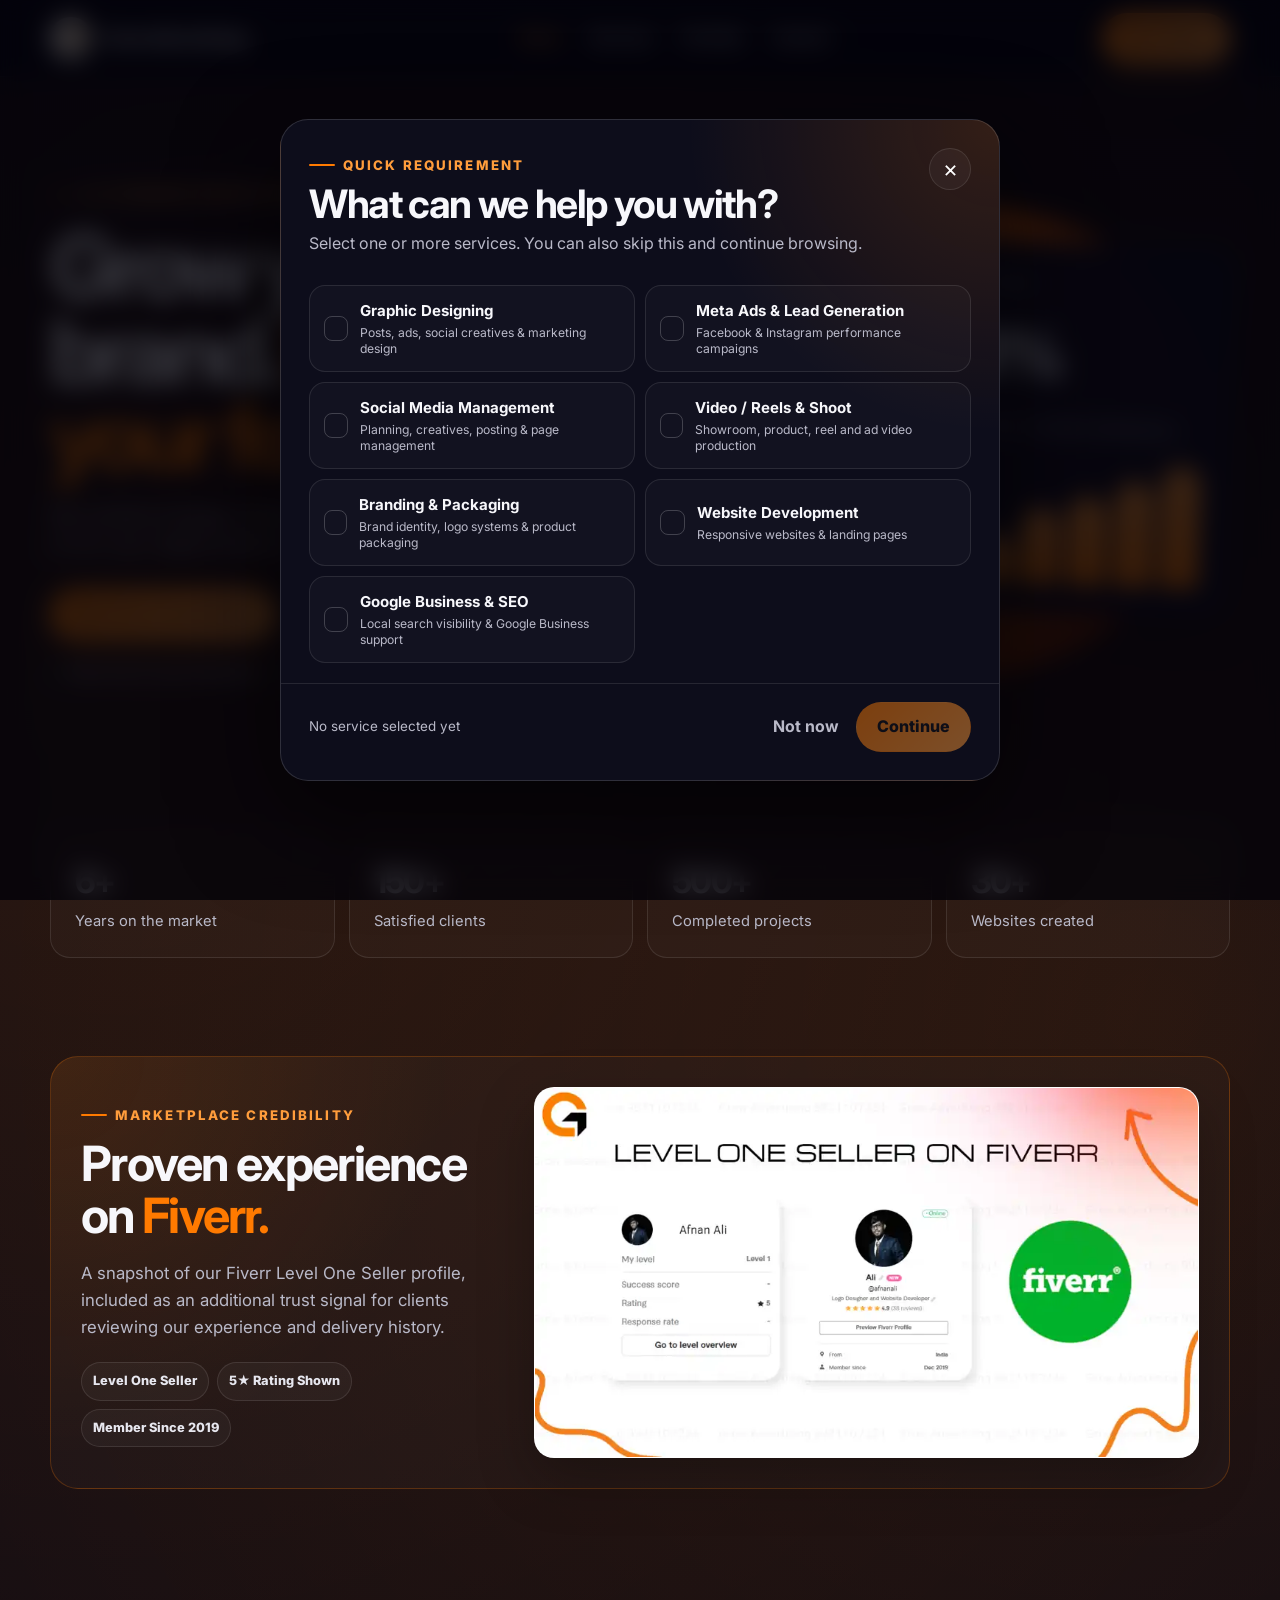
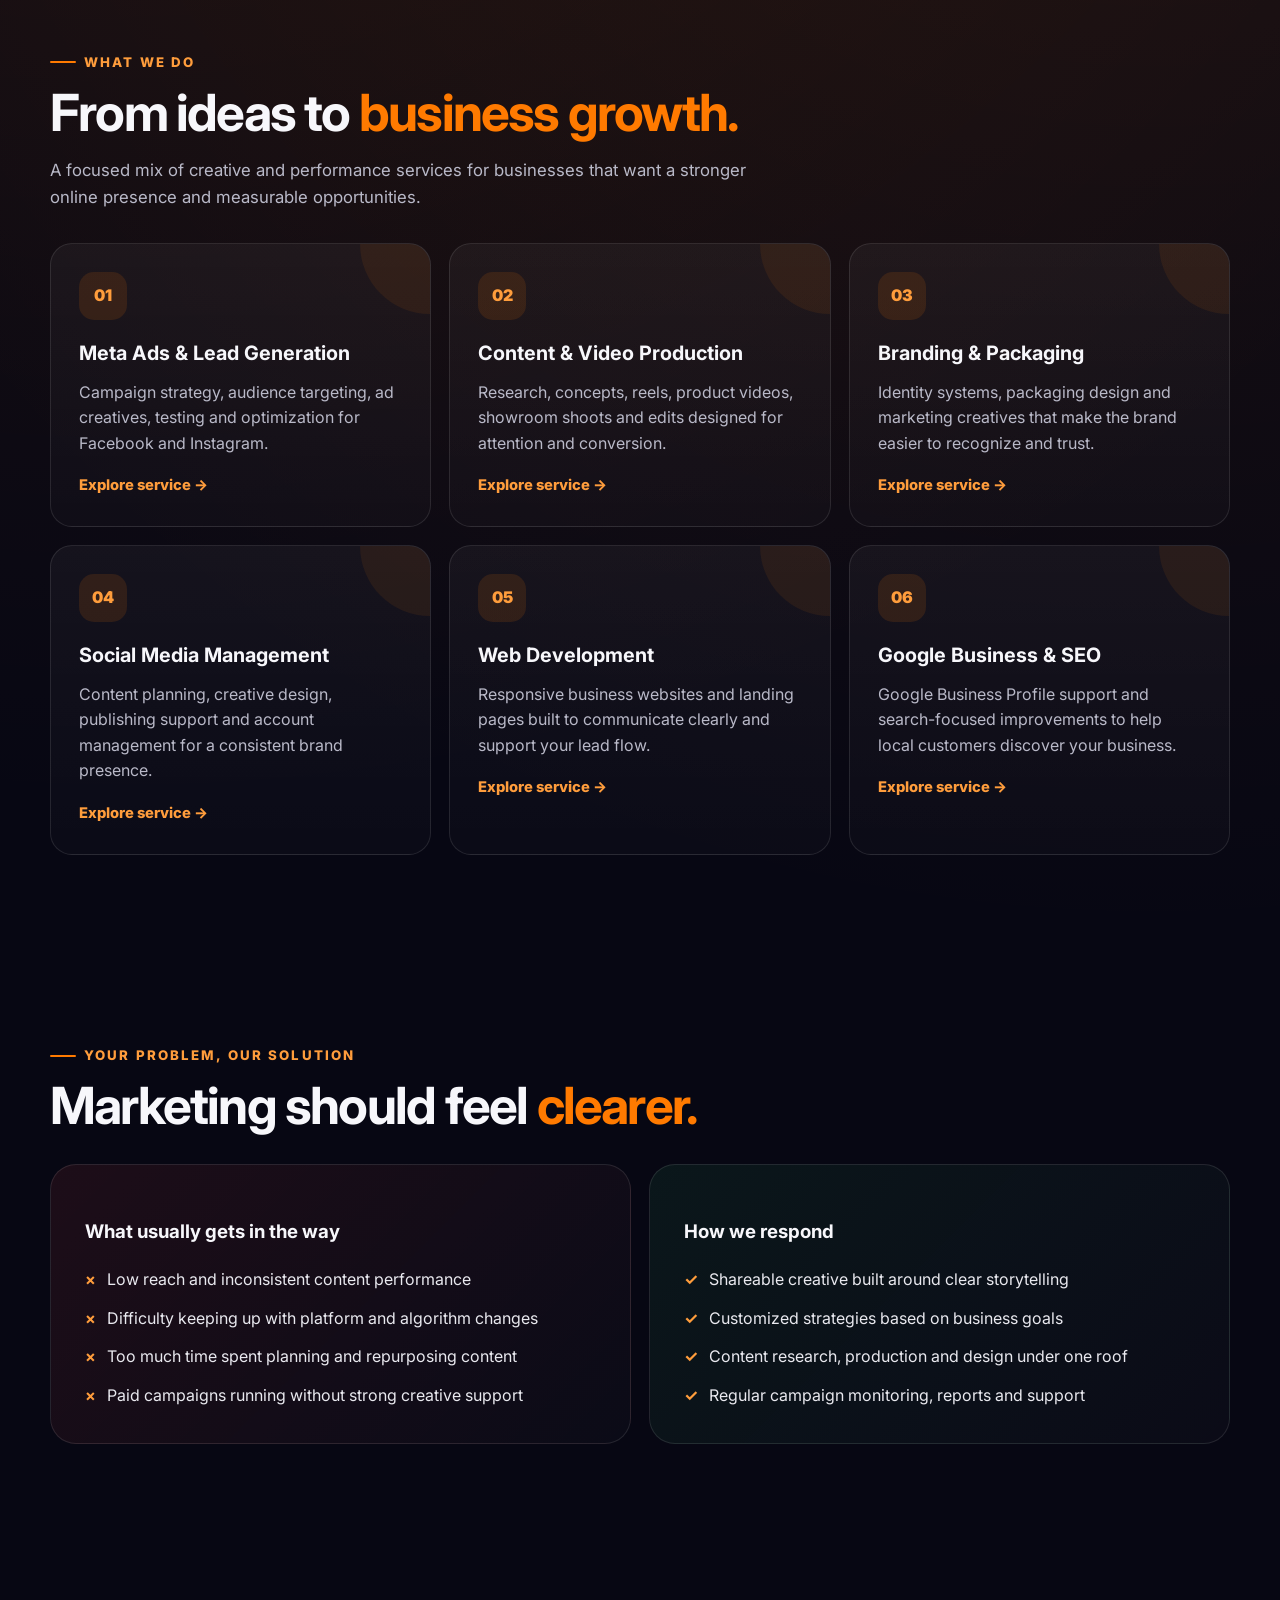
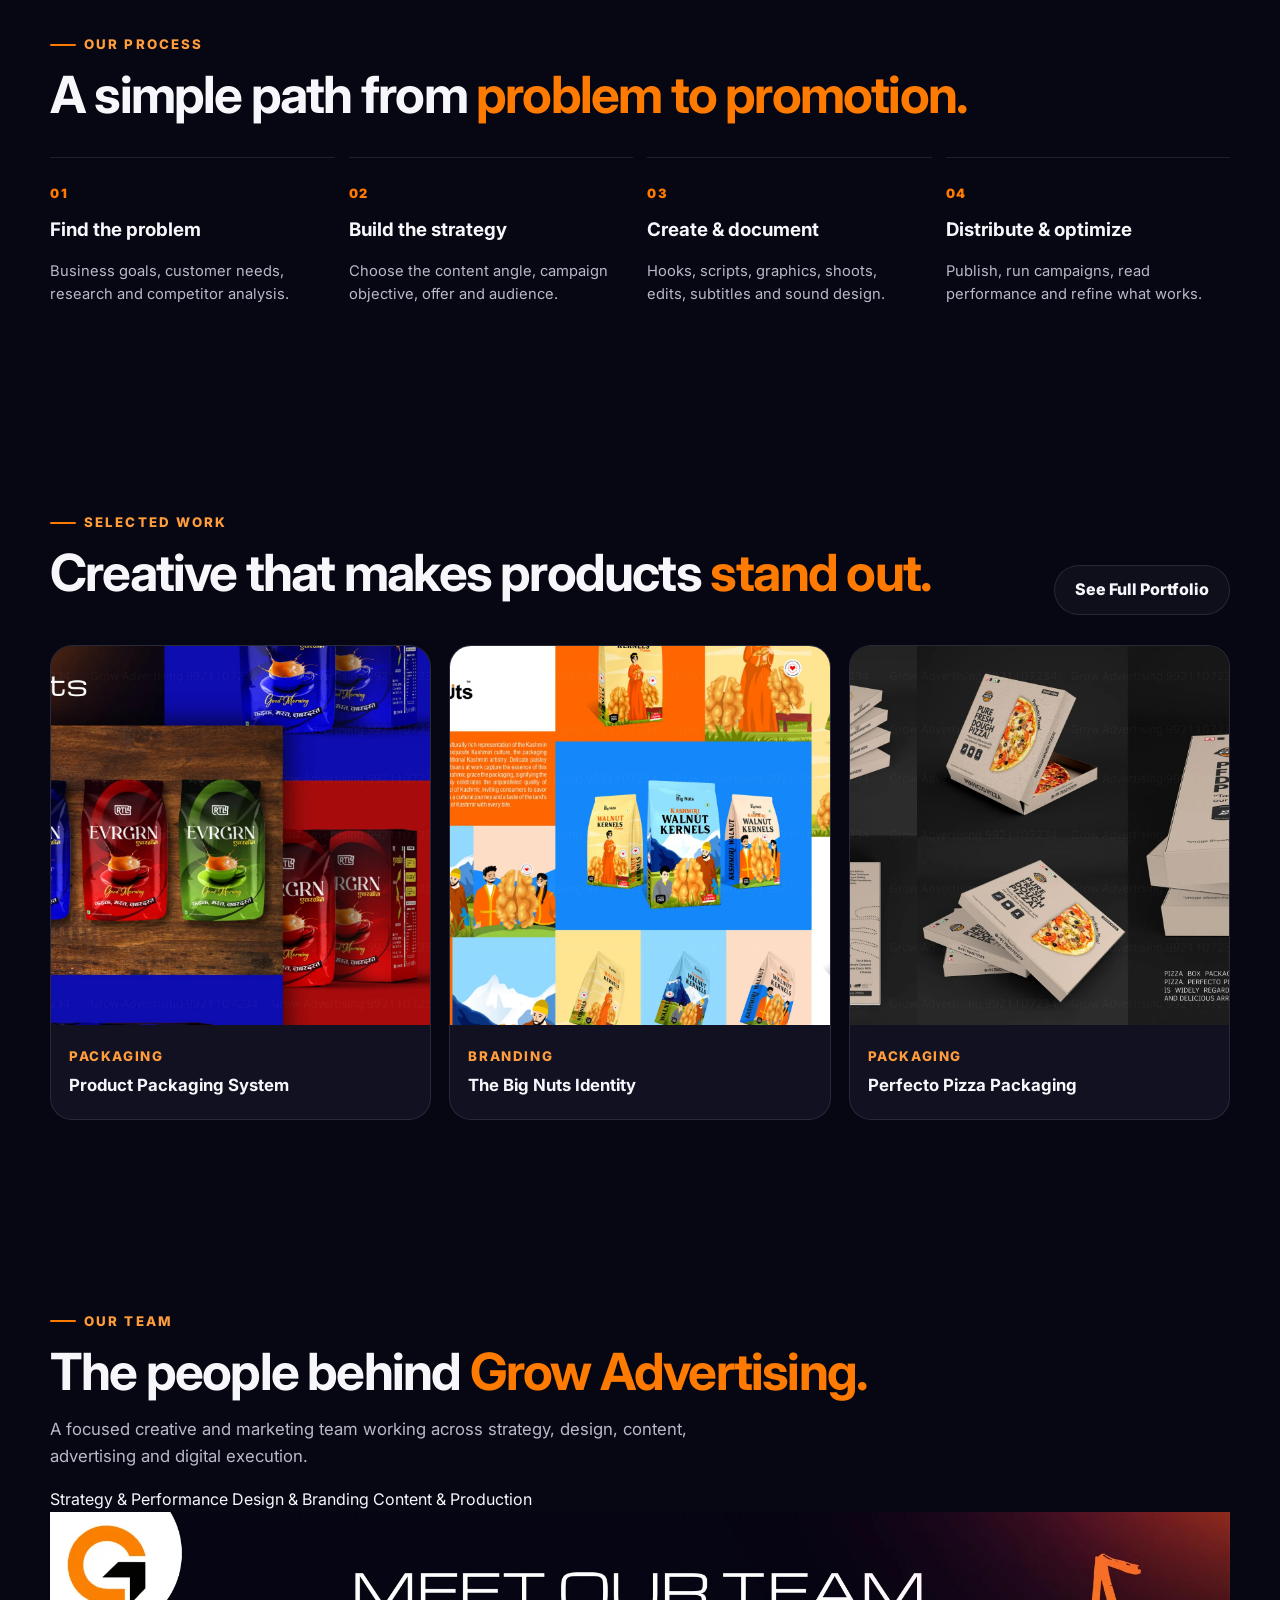
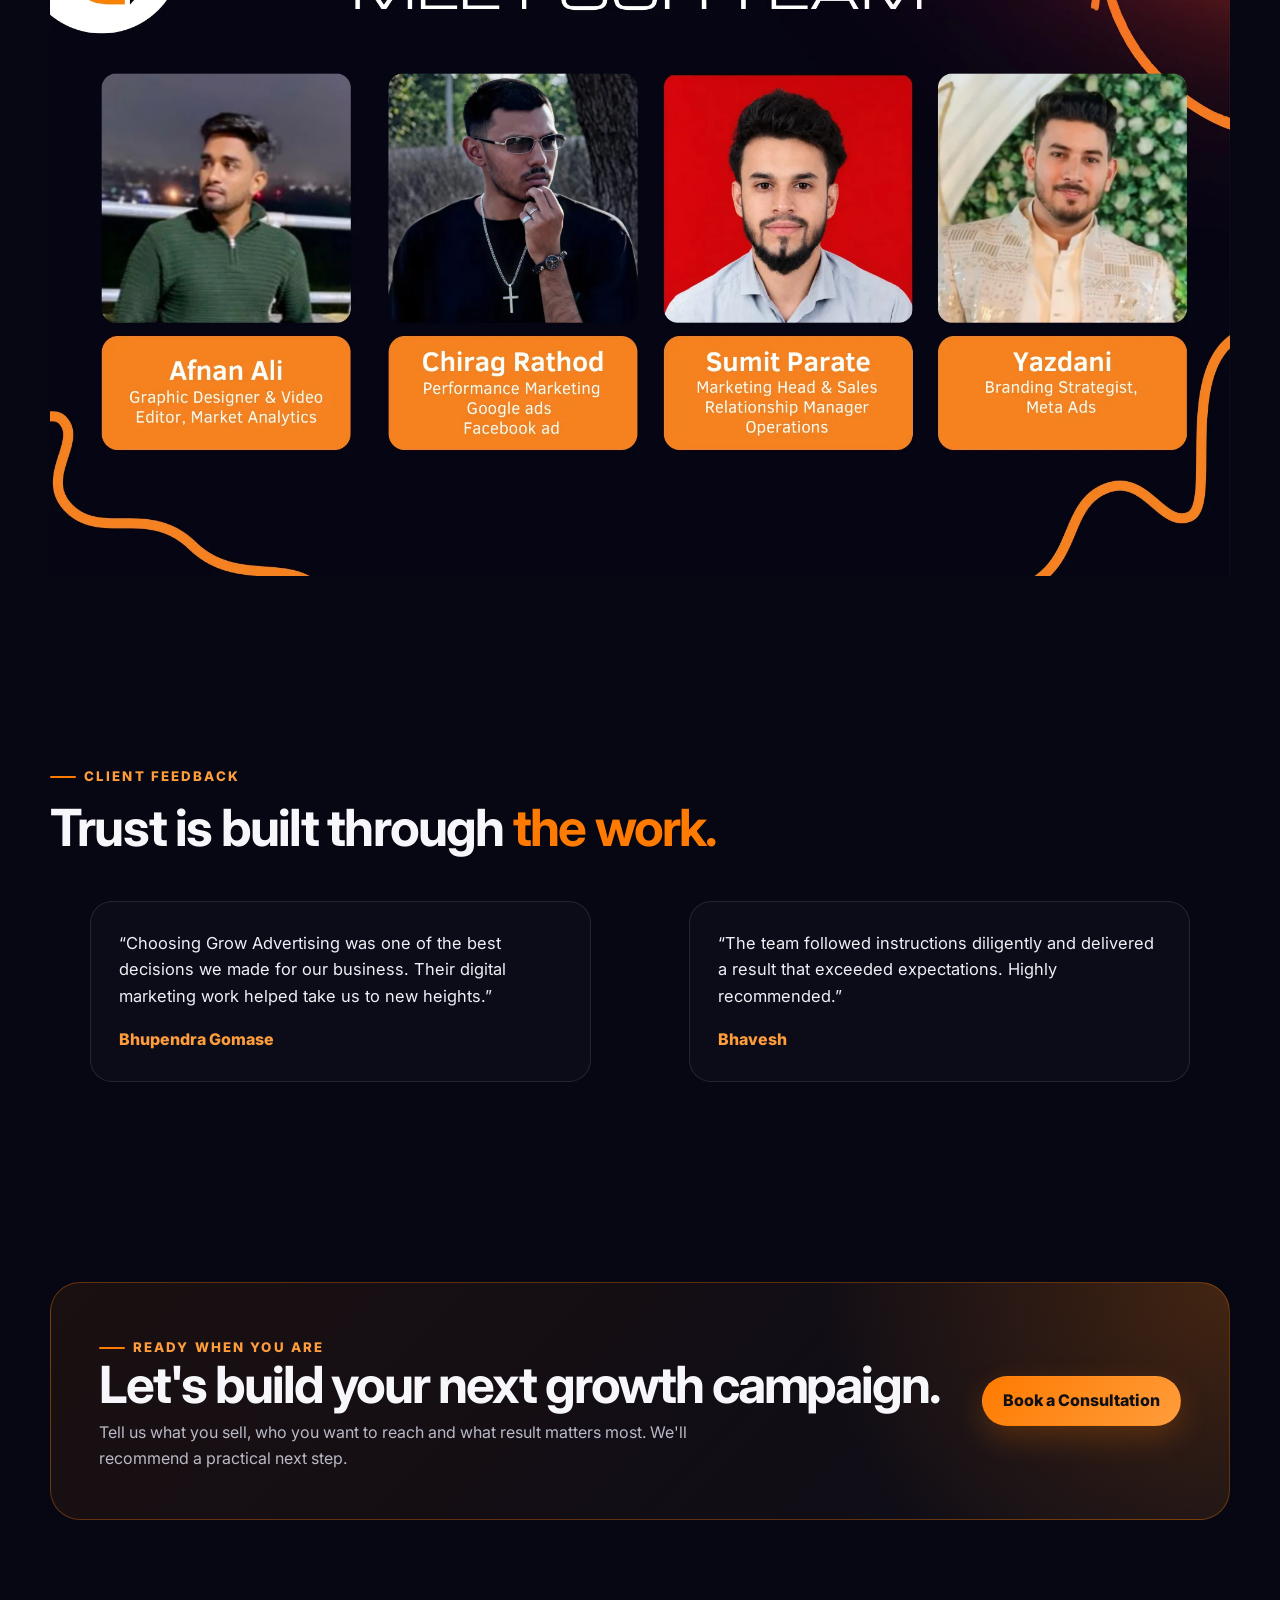
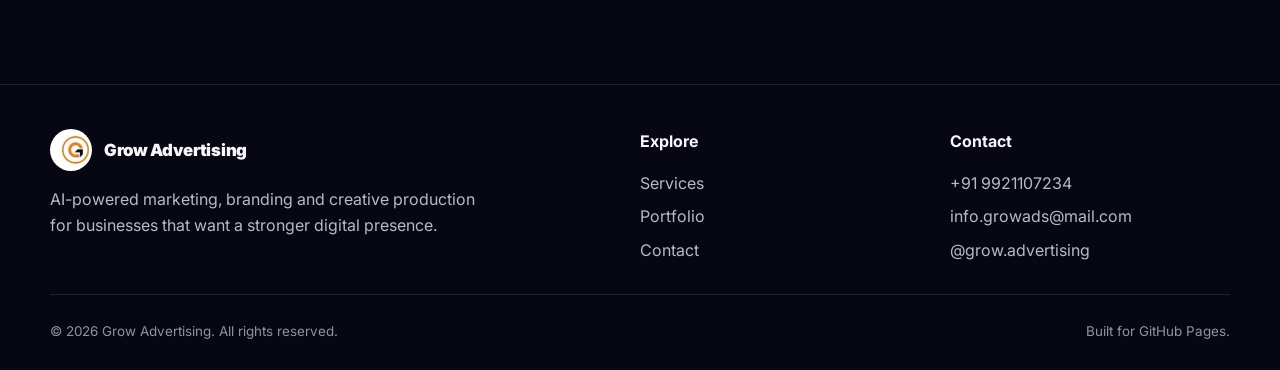
==== commit 43ebe29f: "Restore Our Team section on homepage" ====
--- a/index.html
+++ b/index.html
@@ -160,6 +160,26 @@
       </div>
     </section>
 
+    <section class="section team-section" id="our-team">
+      <div class="container">
+        <div class="team-grid reveal">
+          <div class="team-copy">
+            <span class="eyebrow">Our Team</span>
+            <h2 class="section-title">The people behind <span class="orange">Grow Advertising.</span></h2>
+            <p class="section-copy">A focused creative and marketing team working across strategy, design, content, advertising and digital execution.</p>
+            <div class="team-points">
+              <span>Strategy & Performance</span>
+              <span>Design & Branding</span>
+              <span>Content & Production</span>
+            </div>
+          </div>
+          <div class="team-media">
+            <img loading="lazy" src="assets/team/team.webp" alt="Grow Advertising team">
+          </div>
+        </div>
+      </div>
+    </section>
+
     <section class="section">
       <div class="container">
         <span class="eyebrow">Client feedback</span>
--- a/css/style.css
+++ b/css/style.css
@@ -547,3 +547,15 @@
 .video-card-meta h3{margin:5px 0 0;font-size:1rem}
 .other-video-galleries{margin-top:18px}
 @media(max-width:650px){.typography-showcase{padding:20px 16px}.video-showcase-grid{grid-template-columns:1fr}}
+
+
+/* Fiverr credibility proof */
+.credibility-section{padding-top:34px}
+.credibility-grid{display:grid;grid-template-columns:.78fr 1.22fr;gap:28px;align-items:center;padding:30px;border:1px solid rgba(255,122,0,.24);border-radius:28px;background:radial-gradient(circle at 0% 0%,rgba(255,122,0,.11),transparent 32%),rgba(255,255,255,.025)}
+.credibility-copy .section-title{font-size:clamp(2rem,3.8vw,3.35rem)}
+.credibility-badges{display:flex;flex-wrap:wrap;gap:8px;margin-top:22px}
+.credibility-badges span{padding:8px 11px;border-radius:999px;border:1px solid var(--line);background:rgba(255,255,255,.035);font-size:.8rem;font-weight:800;color:#e7e7ef}
+.credibility-media{overflow:hidden;border-radius:20px;border:1px solid var(--line);background:#fff;box-shadow:0 20px 55px rgba(0,0,0,.28)}
+.credibility-media img{width:100%;height:auto;display:block}
+@media(max-width:900px){.credibility-grid{grid-template-columns:1fr}}
+@media(max-width:650px){.credibility-grid{padding:18px}.credibility-badges{gap:6px}.credibility-badges span{font-size:.74rem}}
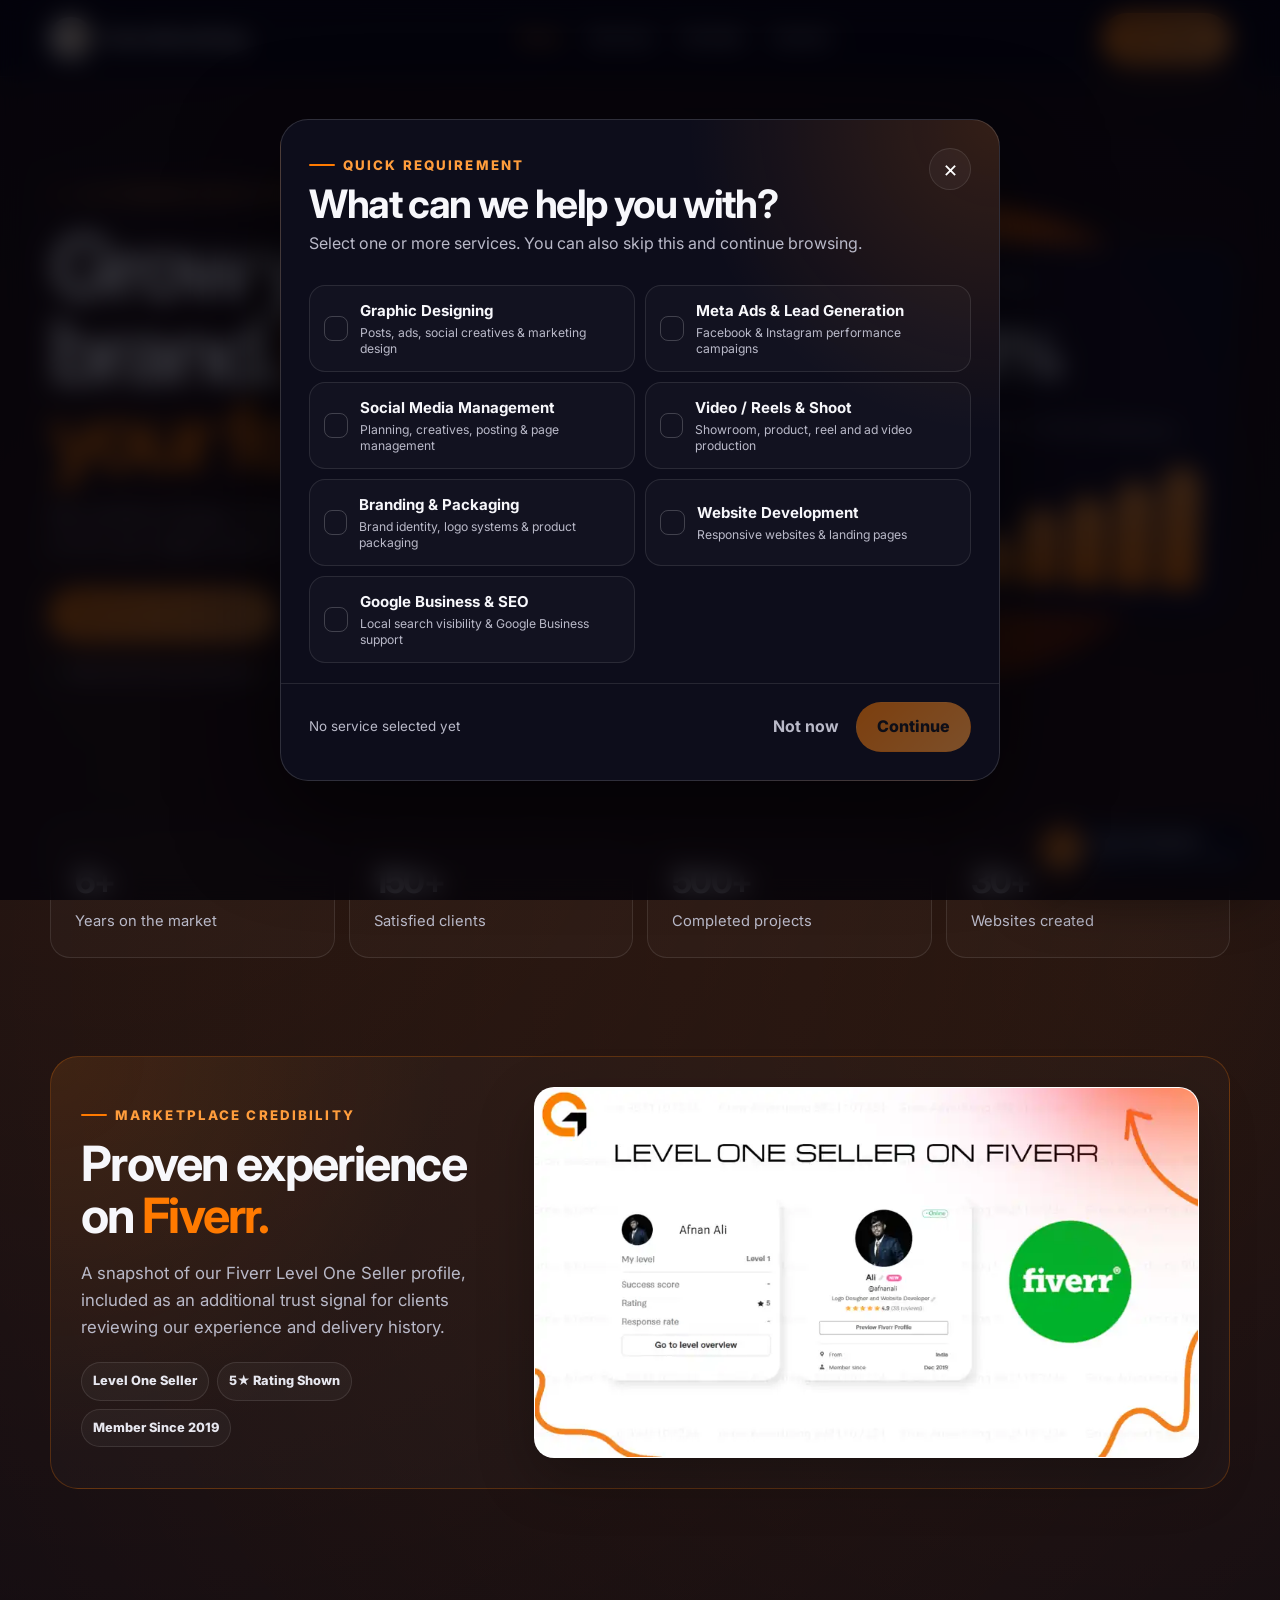
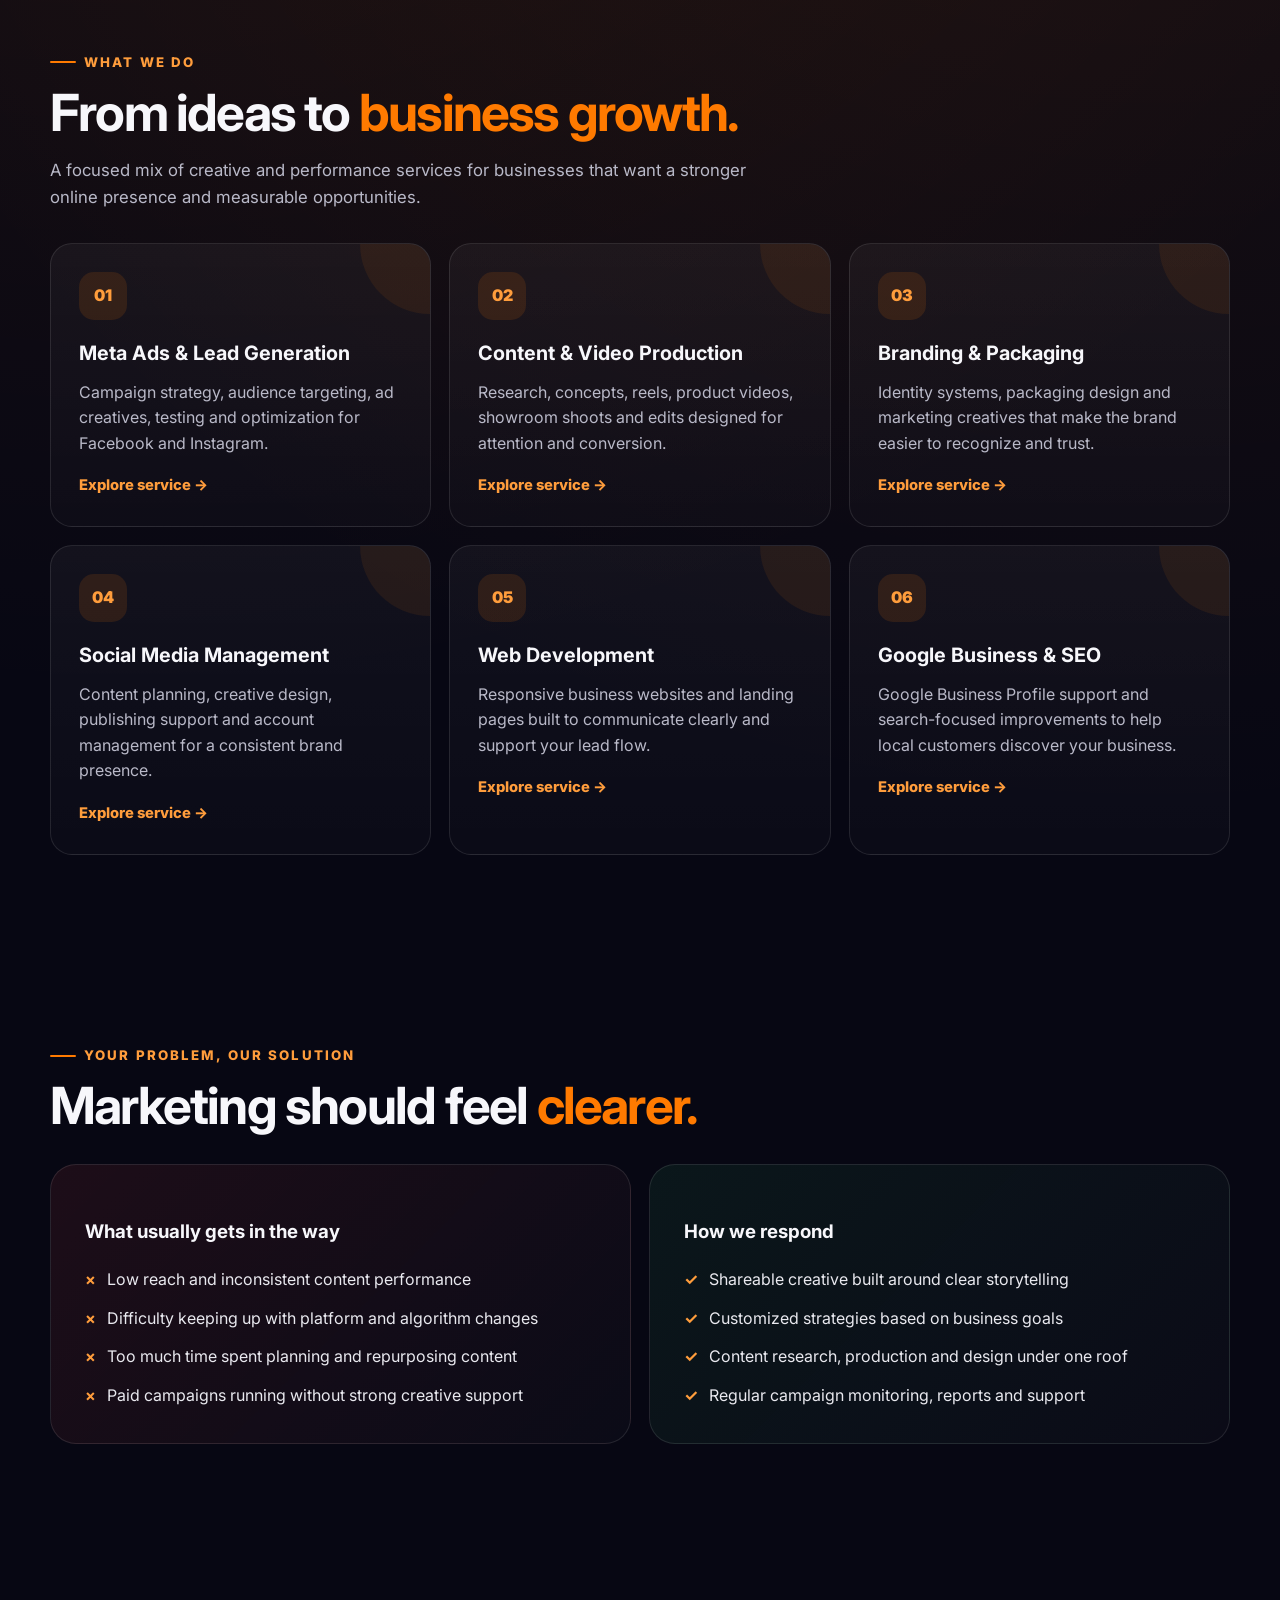
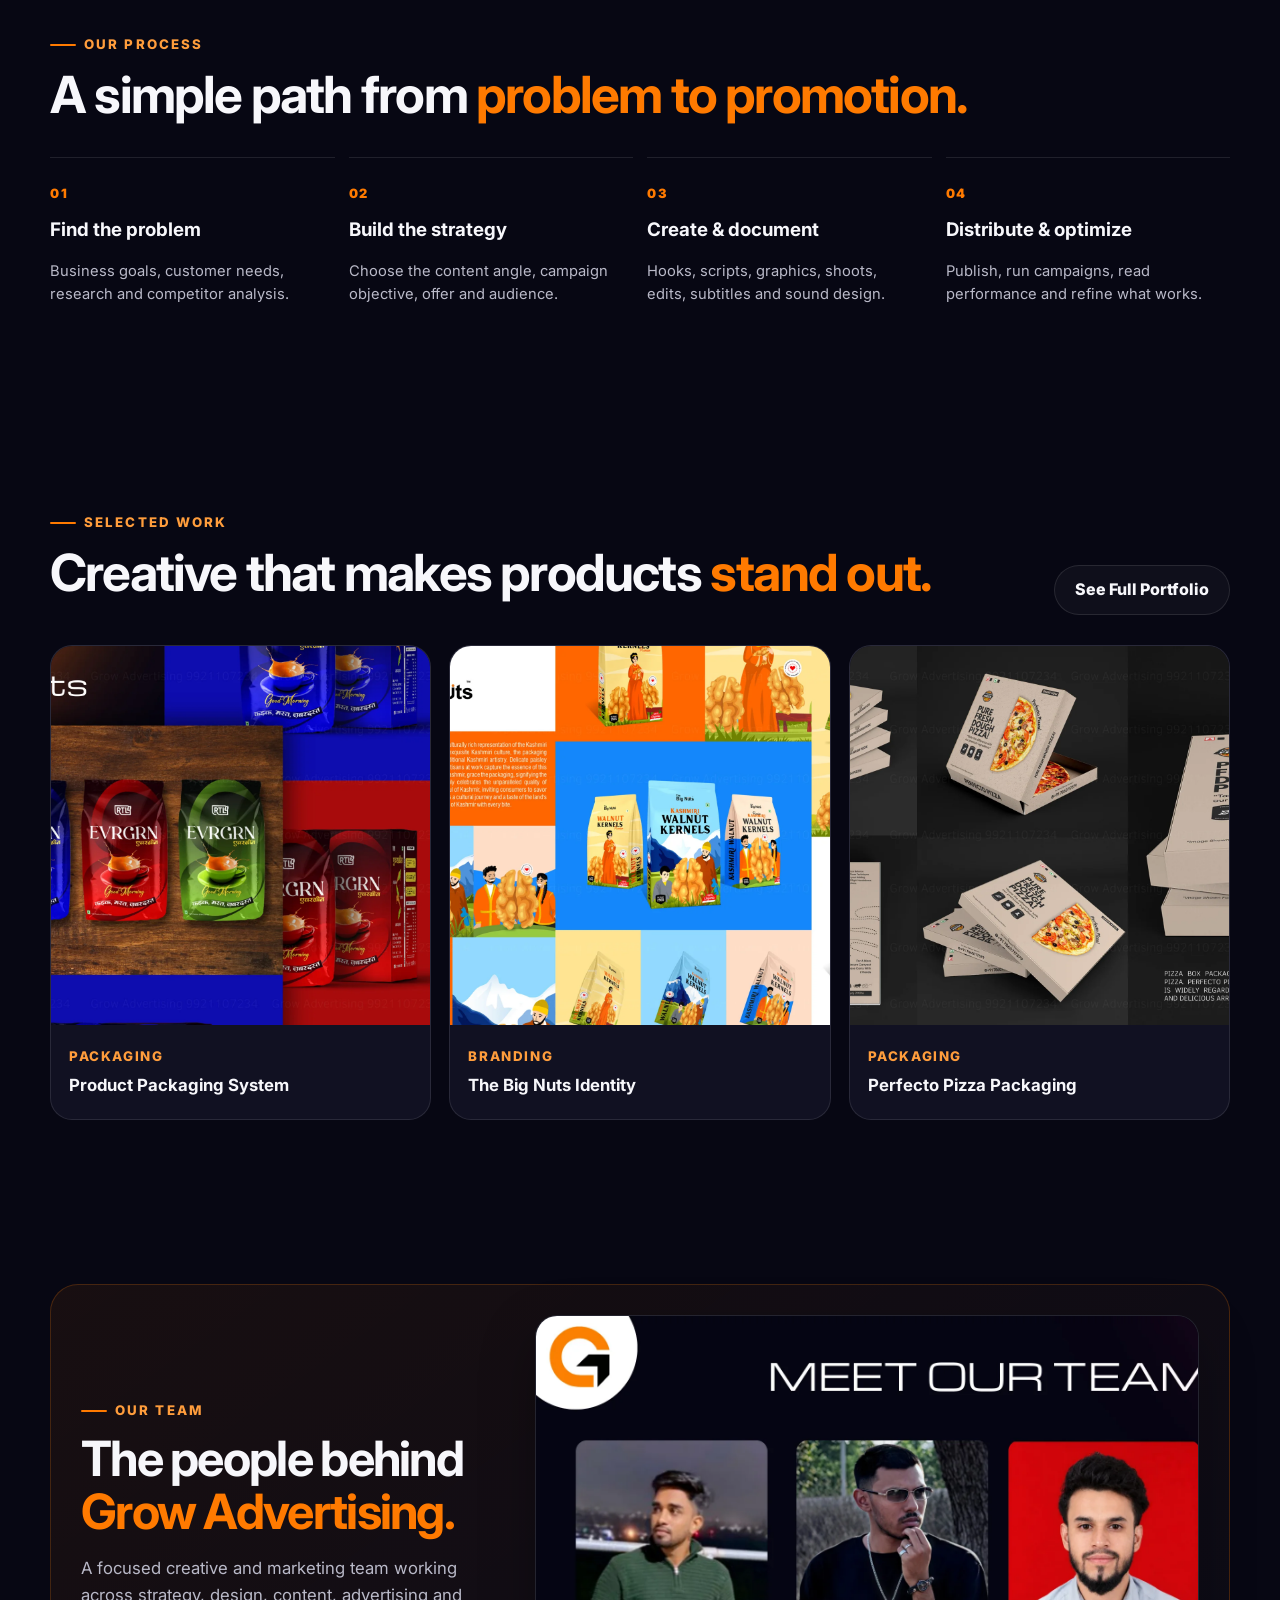
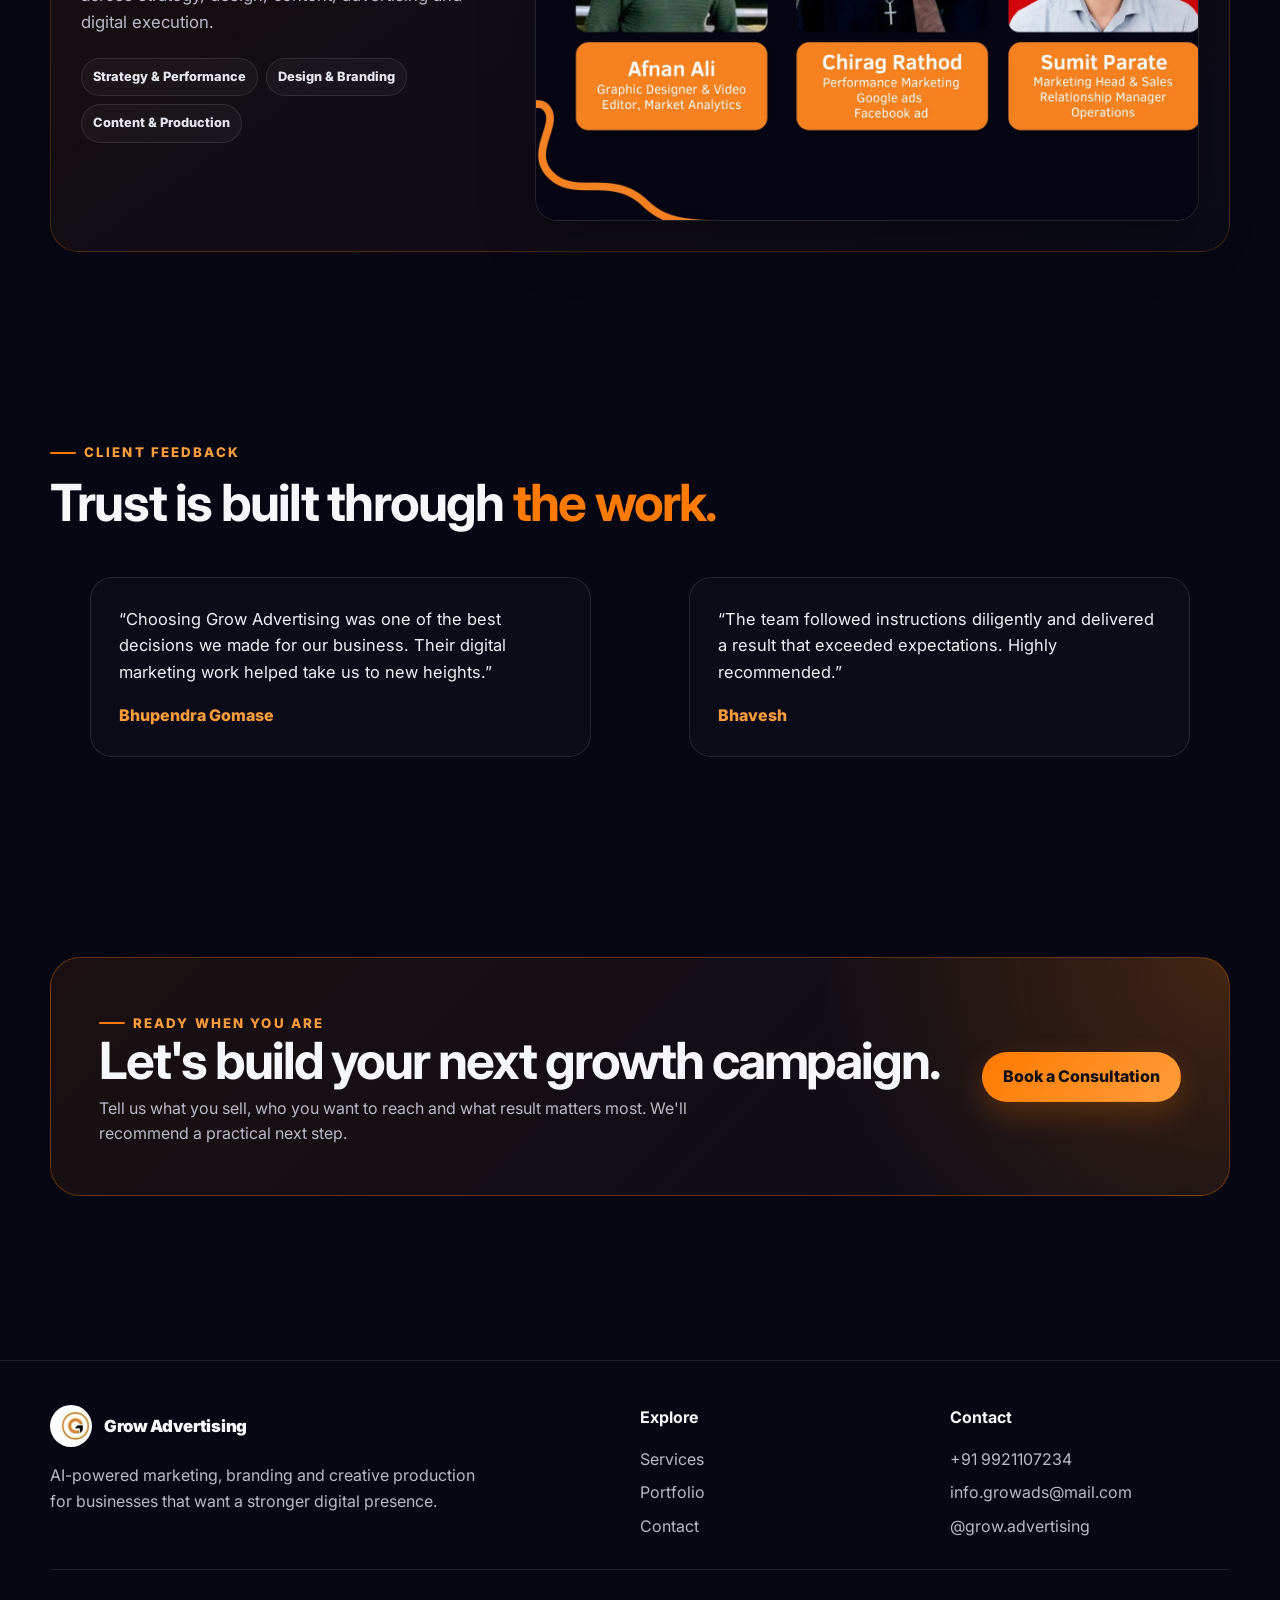
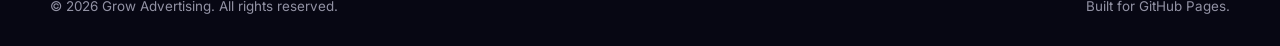
==== commit 55c05953: "Update team section accessibility text" ====
--- a/index.html
+++ b/index.html
@@ -174,7 +174,7 @@
             </div>
           </div>
           <div class="team-media">
-            <img loading="lazy" src="assets/team/team.webp" alt="Grow Advertising team">
+            <img loading="lazy" src="assets/team/team.webp" alt="Grow Advertising team — Afnan Ali, Chirag Rathod and Sumit Parate">
           </div>
         </div>
       </div>
--- a/css/style.css
+++ b/css/style.css
@@ -559,3 +559,78 @@
 .credibility-media img{width:100%;height:auto;display:block}
 @media(max-width:900px){.credibility-grid{grid-template-columns:1fr}}
 @media(max-width:650px){.credibility-grid{padding:18px}.credibility-badges{gap:6px}.credibility-badges span{font-size:.74rem}}
+
+
+/* Our Team */
+.team-section{padding-top:72px}
+.team-grid{display:grid;grid-template-columns:.78fr 1.22fr;gap:30px;align-items:center;padding:30px;border:1px solid rgba(255,122,0,.22);border-radius:28px;background:linear-gradient(145deg,rgba(255,122,0,.07),rgba(255,255,255,.02))}
+.team-copy .section-title{font-size:clamp(2rem,3.8vw,3.35rem)}
+.team-points{display:flex;flex-wrap:wrap;gap:8px;margin-top:22px}
+.team-points span{padding:8px 11px;border:1px solid var(--line);border-radius:999px;background:rgba(255,255,255,.035);font-size:.8rem;font-weight:800;color:#e7e7ef}
+.team-media{overflow:hidden;border-radius:22px;border:1px solid var(--line);background:#0b0b17;box-shadow:0 20px 55px rgba(0,0,0,.28);aspect-ratio:1225/933}
+.team-media img{width:137.15%;max-width:none;height:auto;display:block}
+@media(max-width:900px){.team-grid{grid-template-columns:1fr}}
+@media(max-width:650px){.team-grid{padding:18px}.team-points{gap:6px}.team-points span{font-size:.74rem}}
+
+
+/* Grow Buddy chatbot */
+.grow-chat-launcher{
+  position:fixed;right:22px;bottom:22px;z-index:9997;display:flex;align-items:center;gap:10px;
+  min-height:58px;padding:8px 14px 8px 9px;border:1px solid rgba(255,122,0,.42);border-radius:999px;
+  background:linear-gradient(135deg,#171727,#0b0b15);color:#fff;box-shadow:0 18px 55px rgba(0,0,0,.46);
+  cursor:pointer;transition:.22s ease
+}
+.grow-chat-launcher:hover{transform:translateY(-3px);border-color:rgba(255,122,0,.8)}
+.grow-chat-launcher.hidden{opacity:0;visibility:hidden;transform:translateY(10px)}
+.grow-chat-spark{width:42px;height:42px;display:grid;place-items:center;border-radius:50%;background:linear-gradient(135deg,var(--orange),var(--orange-2));color:#141414;font-size:1.2rem;font-weight:900;box-shadow:0 8px 24px rgba(255,122,0,.28)}
+.grow-chat-launch-copy{display:grid;text-align:left;line-height:1.15}
+.grow-chat-launch-copy strong{font-size:.88rem}
+.grow-chat-launch-copy small{margin-top:3px;color:#aaaabc;font-size:.7rem}
+
+.grow-chat-panel{
+  position:fixed;right:22px;bottom:22px;z-index:9998;width:min(390px,calc(100vw - 24px));height:min(620px,calc(100vh - 44px));
+  display:grid;grid-template-rows:auto minmax(0,1fr) auto auto auto;overflow:hidden;border:1px solid rgba(255,255,255,.13);
+  border-radius:26px;background:#0c0c18;box-shadow:0 28px 90px rgba(0,0,0,.62);opacity:0;visibility:hidden;
+  transform:translateY(18px) scale(.975);transform-origin:bottom right;transition:.22s ease
+}
+.grow-chat-panel.open{opacity:1;visibility:visible;transform:none}
+.grow-chat-head{display:flex;align-items:center;gap:11px;padding:16px 16px 14px;border-bottom:1px solid var(--line);background:linear-gradient(135deg,rgba(255,122,0,.12),rgba(255,255,255,.015))}
+.grow-chat-avatar{flex:0 0 auto;width:42px;height:42px;display:grid;place-items:center;border-radius:14px;background:linear-gradient(135deg,var(--orange),var(--orange-2));color:#111;font-weight:900;font-size:1.05rem}
+.grow-chat-head>div:nth-child(2){min-width:0;display:grid}
+.grow-chat-head strong{font-size:.95rem;white-space:nowrap}
+.grow-chat-head strong span{display:inline-block;margin-left:5px;padding:3px 6px;border-radius:999px;background:rgba(255,122,0,.12);color:var(--orange-2);font-size:.6rem;letter-spacing:.04em;text-transform:uppercase;vertical-align:middle}
+.grow-chat-head small{margin-top:2px;color:#9f9faf;font-size:.7rem}
+.grow-chat-head small i{display:inline-block;width:7px;height:7px;border-radius:50%;background:#37d67a;margin-right:5px;box-shadow:0 0 0 3px rgba(55,214,122,.11)}
+.grow-chat-close{margin-left:auto;flex:0 0 auto;width:38px;height:38px;border:1px solid var(--line);border-radius:50%;background:rgba(255,255,255,.035);color:#fff;font-size:1.35rem;cursor:pointer}
+.grow-chat-close:hover{border-color:rgba(255,122,0,.5);background:rgba(255,122,0,.08)}
+
+.grow-chat-messages{min-height:0;overflow-y:auto;padding:18px 14px 8px;scroll-behavior:smooth}
+.grow-chat-row{display:flex;margin:0 0 10px}
+.grow-chat-row.user{justify-content:flex-end}
+.grow-chat-bubble{max-width:84%;padding:11px 13px;border-radius:16px 16px 16px 5px;background:#171727;border:1px solid rgba(255,255,255,.08);color:#ededf4;font-size:.86rem;line-height:1.48}
+.grow-chat-row.user .grow-chat-bubble{border-radius:16px 16px 5px 16px;background:linear-gradient(135deg,#ff7a00,#ff9233);color:#111;border-color:transparent;font-weight:700}
+.grow-chat-bubble a{color:var(--orange-2);text-decoration:underline;text-underline-offset:2px;font-weight:800}
+.grow-chat-typing{display:flex;align-items:center;gap:4px;min-width:54px}
+.grow-chat-typing span{width:6px;height:6px;border-radius:50%;background:#9999a8;animation:growChatDot 1s infinite ease-in-out}
+.grow-chat-typing span:nth-child(2){animation-delay:.13s}.grow-chat-typing span:nth-child(3){animation-delay:.26s}
+@keyframes growChatDot{0%,60%,100%{transform:translateY(0);opacity:.45}30%{transform:translateY(-4px);opacity:1}}
+
+.grow-chat-quick{display:flex;gap:7px;overflow-x:auto;padding:6px 12px 10px;scrollbar-width:none}
+.grow-chat-quick::-webkit-scrollbar{display:none}
+.grow-chat-chip{flex:0 0 auto;padding:8px 10px;border:1px solid rgba(255,122,0,.28);border-radius:999px;background:rgba(255,122,0,.06);color:#f0f0f5;font-size:.73rem;font-weight:800;cursor:pointer}
+.grow-chat-chip:hover{background:rgba(255,122,0,.13);border-color:rgba(255,122,0,.52)}
+
+.grow-chat-form{display:grid;grid-template-columns:1fr auto;gap:8px;padding:10px 12px;border-top:1px solid var(--line);background:#0a0a14}
+.grow-chat-input{min-width:0;height:44px;padding:0 13px;border:1px solid var(--line);border-radius:14px;background:#121220;color:#fff;outline:none;font-size:.86rem}
+.grow-chat-input:focus{border-color:rgba(255,122,0,.55);box-shadow:0 0 0 3px rgba(255,122,0,.07)}
+.grow-chat-send{width:44px;height:44px;border:0;border-radius:14px;background:linear-gradient(135deg,var(--orange),var(--orange-2));color:#111;font-size:1.05rem;font-weight:900;cursor:pointer}
+.grow-chat-send:hover{filter:brightness(1.06)}
+.grow-chat-foot{display:flex;justify-content:space-between;gap:10px;align-items:center;padding:8px 13px 10px;color:#777789;font-size:.64rem}
+.grow-chat-foot a{color:#b8b8c8;font-weight:800}
+.grow-chat-foot a:hover{color:var(--orange-2)}
+
+@media(max-width:650px){
+  .grow-chat-launcher{right:12px;bottom:12px}
+  .grow-chat-panel{right:6px;bottom:6px;width:calc(100vw - 12px);height:min(640px,calc(100dvh - 12px));border-radius:22px}
+  .grow-chat-launch-copy small{display:none}
+}
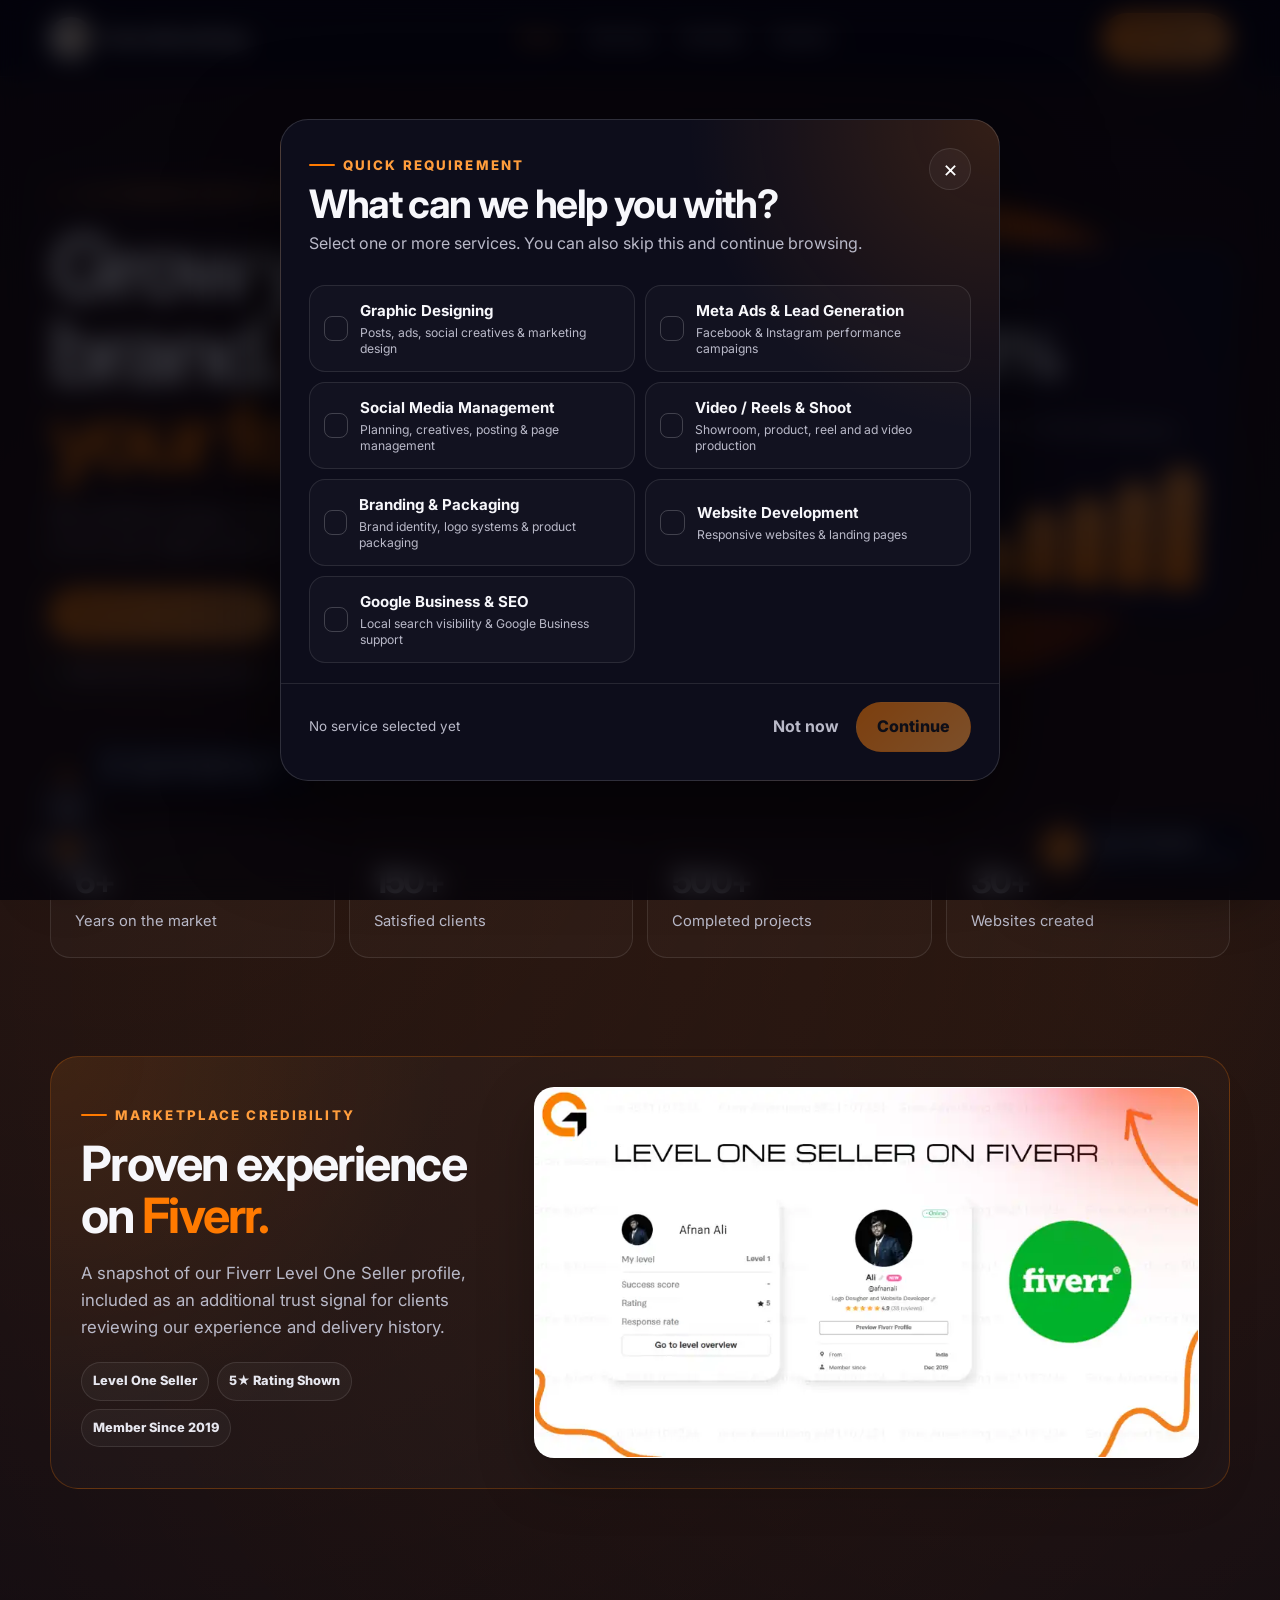
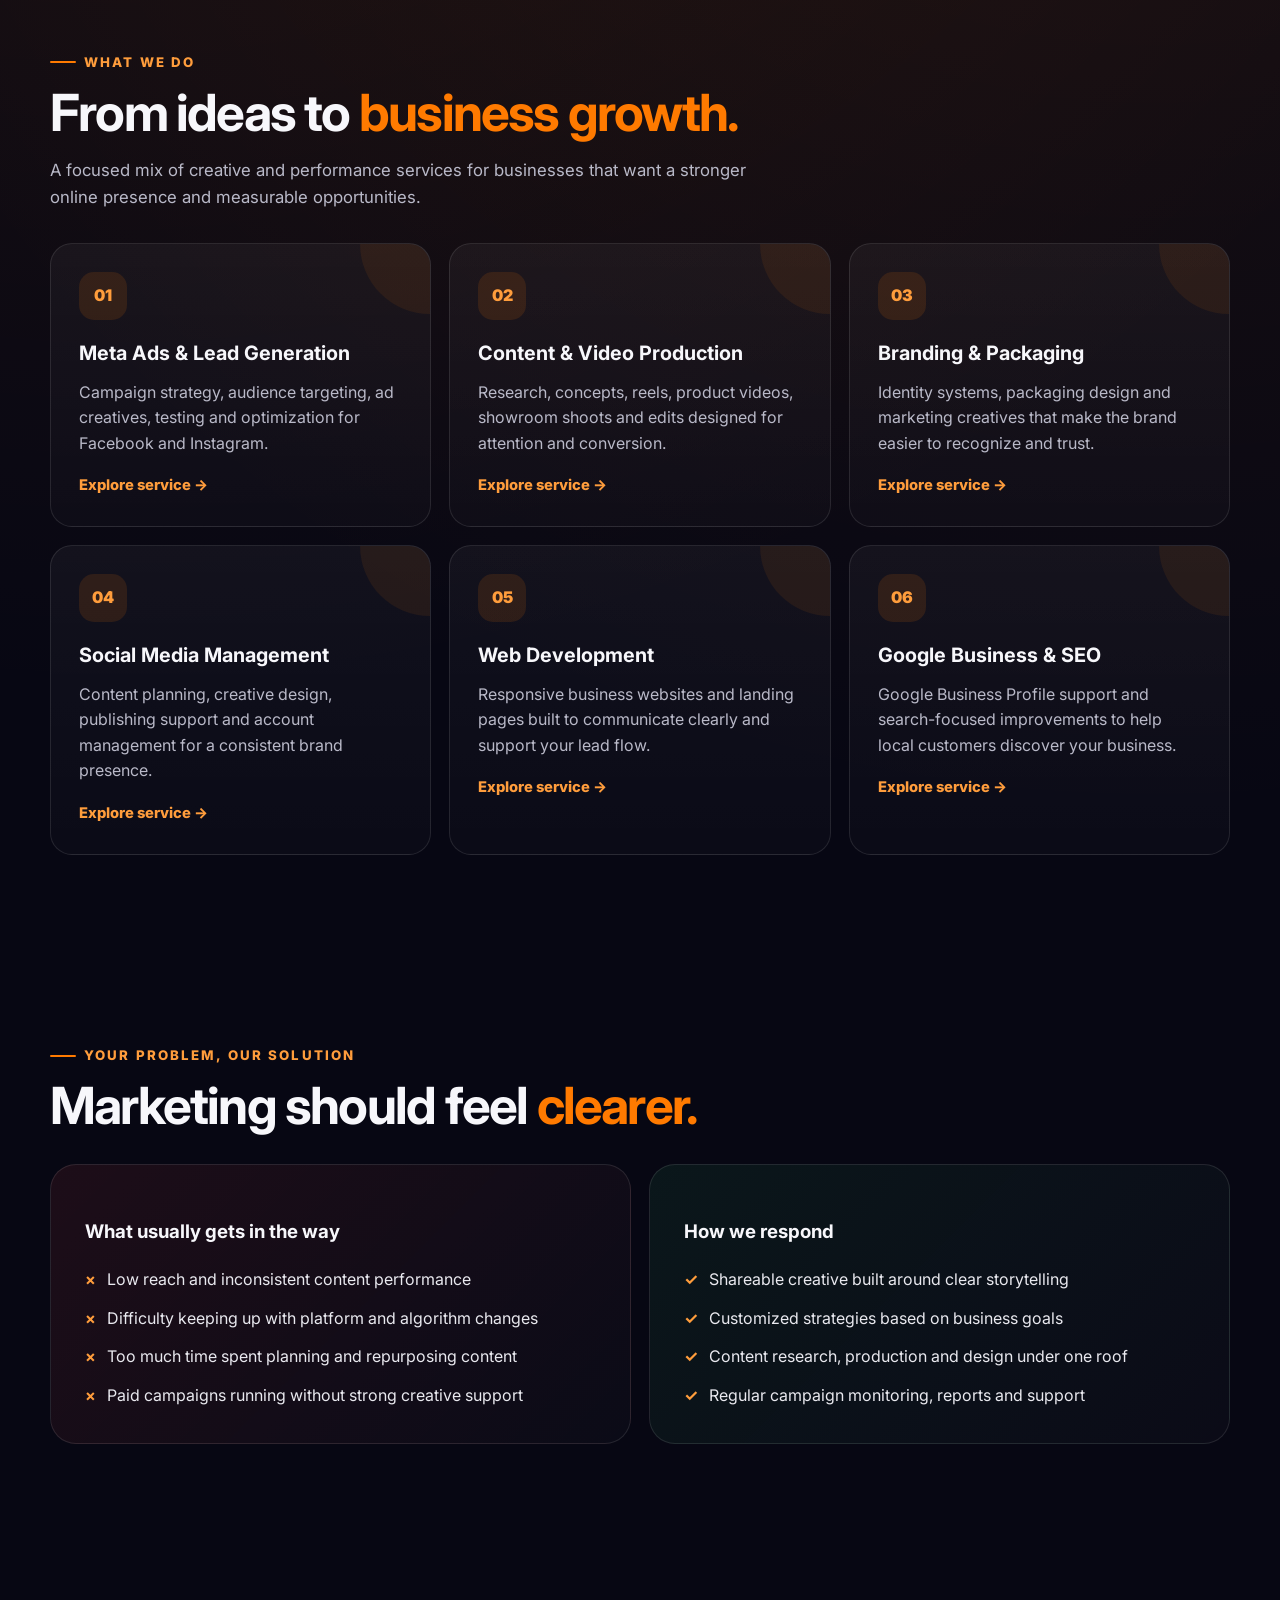
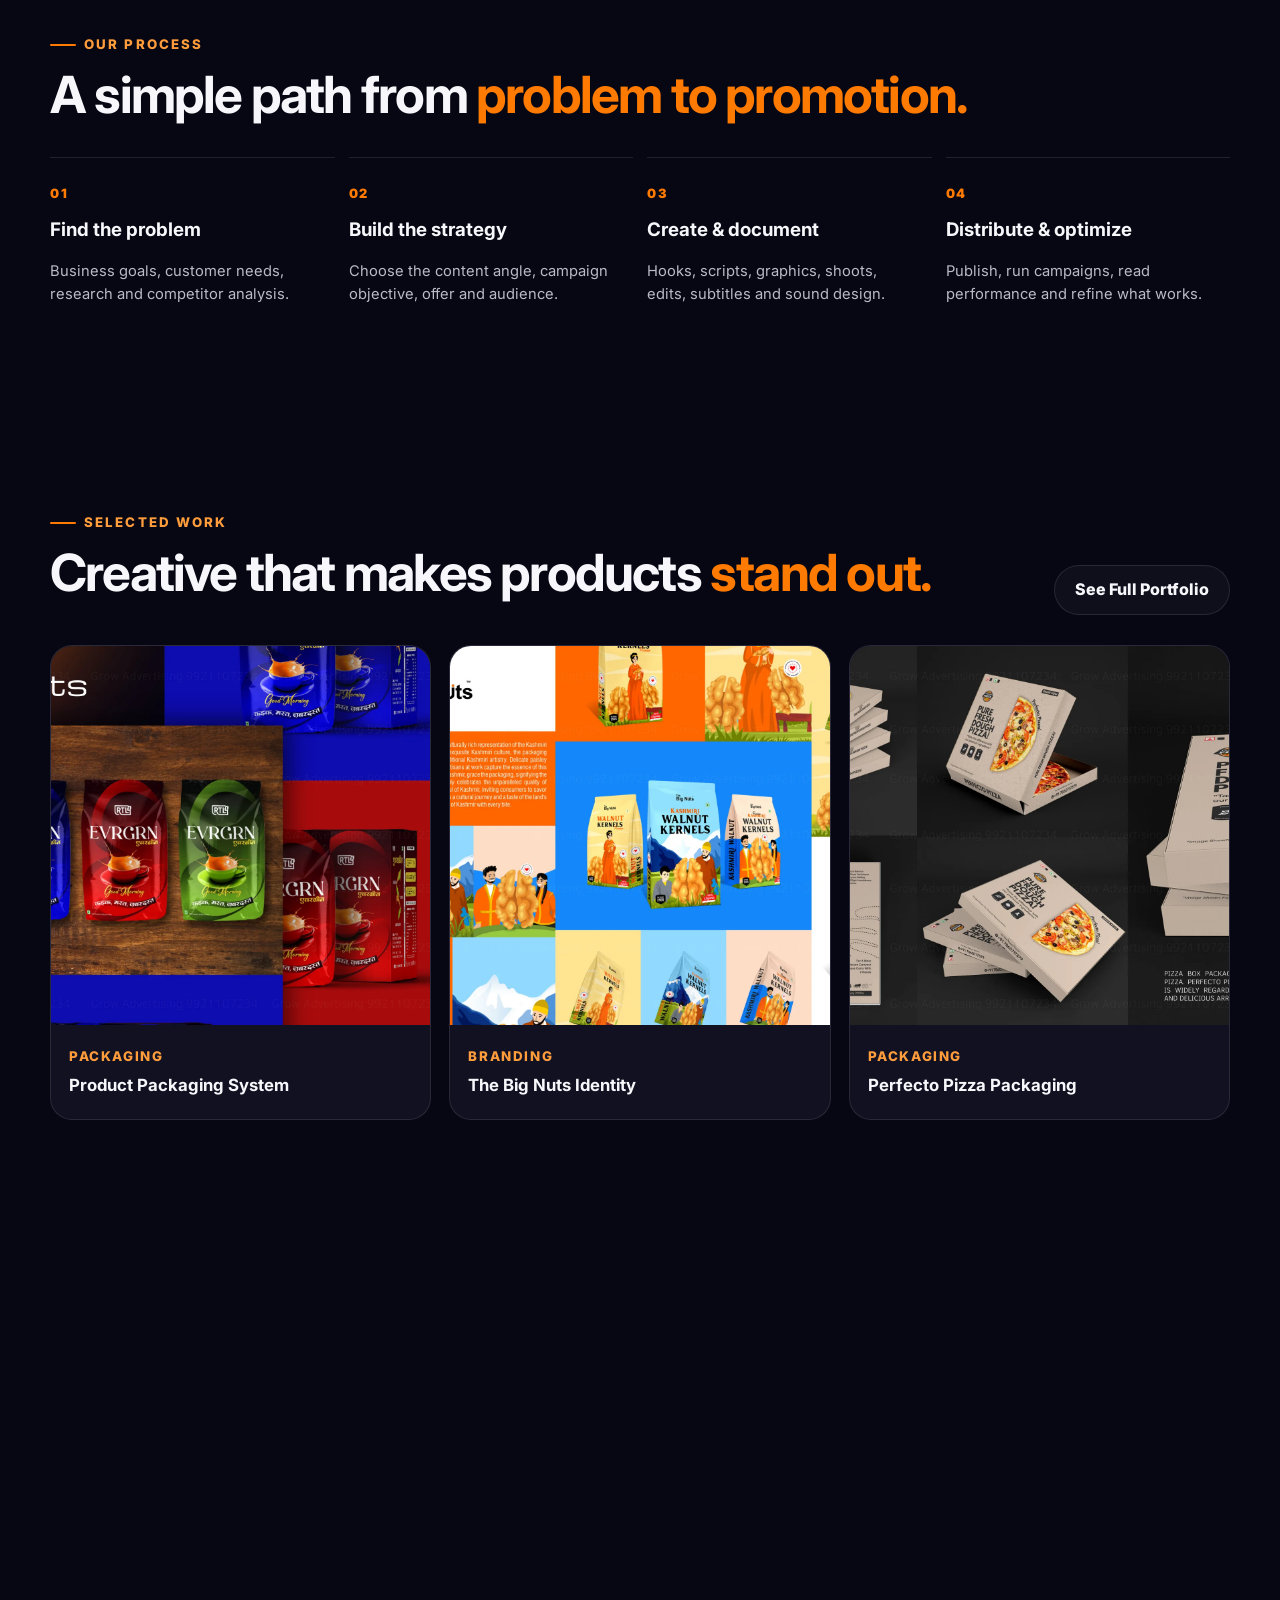
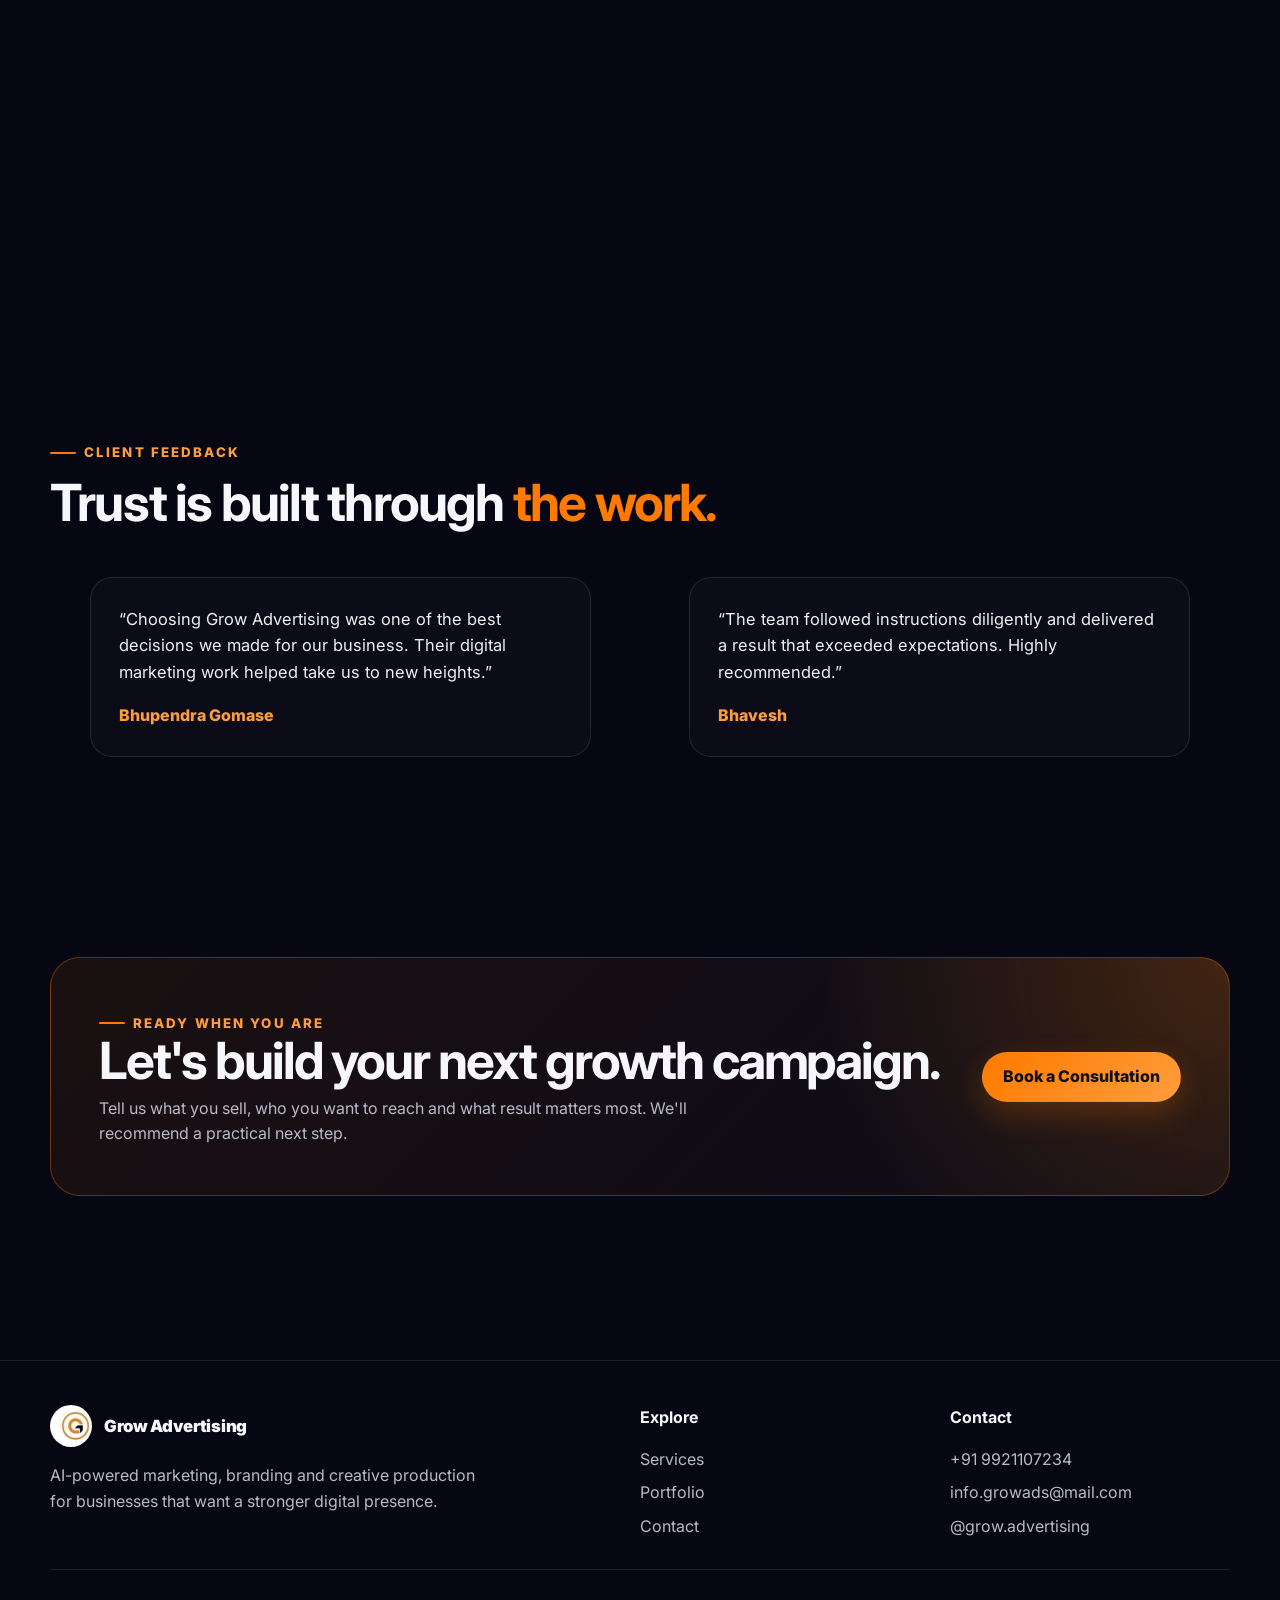
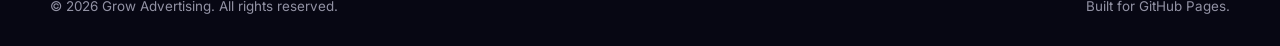
==== commit e9a30cff: "Use newly uploaded Our Team image" ====
--- a/index.html
+++ b/index.html
@@ -174,7 +174,7 @@
             </div>
           </div>
           <div class="team-media">
-            <img loading="lazy" src="assets/team/team.webp" alt="Grow Advertising team — Afnan Ali, Chirag Rathod and Sumit Parate">
+            <img loading="lazy" src="assets/team/team.webp.png" alt="Grow Advertising team">
           </div>
         </div>
       </div>
--- a/css/style.css
+++ b/css/style.css
@@ -634,3 +634,311 @@
   .grow-chat-panel{right:6px;bottom:6px;width:calc(100vw - 12px);height:min(640px,calc(100dvh - 12px));border-radius:22px}
   .grow-chat-launch-copy small{display:none}
 }
+
+
+/* Tiny floating Grow Bot */
+.grow-bot{
+  position:fixed;
+  left:22px;
+  bottom:22px;
+  z-index:9996;
+  width:92px;
+  height:126px;
+  user-select:none;
+  touch-action:none;
+  filter:drop-shadow(0 16px 24px rgba(0,0,0,.36));
+}
+.grow-bot-body{
+  position:absolute;
+  left:13px;
+  bottom:0;
+  width:66px;
+  height:100px;
+  border:0;
+  padding:0;
+  background:transparent;
+  cursor:grab;
+  color:inherit;
+  animation:growBotFloat 2.8s ease-in-out infinite;
+}
+.grow-bot-body:active{cursor:grabbing}
+.grow-bot.is-dragging .grow-bot-body{animation:none}
+.grow-bot-head{
+  position:absolute;
+  left:8px;
+  top:8px;
+  width:50px;
+  height:42px;
+  border:2px solid rgba(255,255,255,.28);
+  border-radius:16px;
+  background:linear-gradient(155deg,#262638,#11111e);
+  box-shadow:inset 0 0 0 2px rgba(255,122,0,.08);
+}
+.grow-bot-antenna{
+  position:absolute;
+  left:31px;
+  top:0;
+  width:4px;
+  height:13px;
+  border-radius:99px;
+  background:#c9c9d4;
+}
+.grow-bot-antenna i{
+  position:absolute;
+  left:-3px;
+  top:-5px;
+  width:10px;
+  height:10px;
+  border-radius:50%;
+  background:var(--orange);
+  box-shadow:0 0 12px rgba(255,122,0,.7);
+}
+.grow-bot-eye{
+  position:absolute;
+  top:15px;
+  width:9px;
+  height:9px;
+  border-radius:50%;
+  background:#fff;
+  box-shadow:0 0 8px rgba(255,255,255,.35);
+}
+.grow-bot-eye::after{
+  content:"";
+  position:absolute;
+  inset:2px;
+  border-radius:50%;
+  background:var(--orange);
+}
+.grow-bot-eye.left{left:10px}.grow-bot-eye.right{right:10px}
+.grow-bot-mouth{
+  position:absolute;
+  left:18px;
+  bottom:8px;
+  width:14px;
+  height:4px;
+  border-radius:99px;
+  background:#c9c9d4;
+  transition:.2s ease;
+}
+.grow-bot-torso{
+  position:absolute;
+  left:13px;
+  top:53px;
+  width:40px;
+  height:33px;
+  display:grid;
+  place-items:center;
+  border:2px solid rgba(255,255,255,.22);
+  border-radius:12px;
+  background:linear-gradient(150deg,#1e1e2e,#0c0c16);
+}
+.grow-bot-torso b{
+  width:22px;
+  height:22px;
+  display:grid;
+  place-items:center;
+  border-radius:8px;
+  background:linear-gradient(135deg,var(--orange),var(--orange-2));
+  color:#121212;
+  font-size:.78rem;
+  font-weight:900;
+}
+.grow-bot-arm,.grow-bot-leg{
+  position:absolute;
+  display:block;
+  background:#bdbdc9;
+  border-radius:99px;
+  transform-origin:top center;
+}
+.grow-bot-arm{top:57px;width:5px;height:26px}
+.grow-bot-arm.left{left:7px;transform:rotate(16deg)}
+.grow-bot-arm.right{right:7px;transform:rotate(-16deg)}
+.grow-bot-leg{top:84px;width:6px;height:18px}
+.grow-bot-leg.left{left:22px}.grow-bot-leg.right{right:22px}
+.grow-bot-tear{
+  position:absolute;
+  top:25px;
+  width:5px;
+  height:10px;
+  border-radius:60% 60% 70% 70%;
+  background:#57b9ff;
+  opacity:0;
+}
+.grow-bot-tear.left{left:11px}.grow-bot-tear.right{right:11px}
+
+.grow-bot-speech{
+  position:absolute;
+  left:68px;
+  bottom:88px;
+  width:max-content;
+  max-width:220px;
+  padding:8px 10px;
+  border:1px solid rgba(255,255,255,.13);
+  border-radius:12px 12px 12px 4px;
+  background:#11111e;
+  color:#f1f1f6;
+  font-size:.72rem;
+  font-weight:800;
+  line-height:1.3;
+  box-shadow:0 12px 30px rgba(0,0,0,.35);
+  opacity:0;
+  transform:translateY(5px) scale(.96);
+  pointer-events:none;
+  transition:.18s ease;
+}
+.grow-bot.show-speech .grow-bot-speech{opacity:1;transform:none}
+
+.grow-bot-actions{
+  position:absolute;
+  left:84px;
+  bottom:2px;
+  display:grid;
+  grid-template-columns:repeat(2,max-content);
+  gap:6px;
+  padding:8px;
+  border:1px solid rgba(255,255,255,.12);
+  border-radius:14px;
+  background:rgba(10,10,20,.96);
+  box-shadow:0 18px 45px rgba(0,0,0,.48);
+  opacity:0;
+  visibility:hidden;
+  transform:translateX(-6px) scale(.96);
+  transition:.18s ease;
+}
+.grow-bot-actions.open{opacity:1;visibility:visible;transform:none}
+.grow-bot-actions button{
+  border:1px solid rgba(255,122,0,.24);
+  border-radius:999px;
+  padding:7px 9px;
+  background:rgba(255,122,0,.06);
+  color:#f0f0f5;
+  font-size:.68rem;
+  font-weight:800;
+  cursor:pointer;
+}
+.grow-bot-actions button:hover{background:rgba(255,122,0,.14);border-color:rgba(255,122,0,.5)}
+
+.grow-bot.bot-moving{transition:left .48s cubic-bezier(.2,.85,.25,1),top .48s cubic-bezier(.2,.85,.25,1)}
+.grow-bot.is-running .grow-bot-body{animation:growBotRun .25s linear infinite}
+.grow-bot.is-running .grow-bot-leg.left{animation:growBotLeg .22s linear infinite}
+.grow-bot.is-running .grow-bot-leg.right{animation:growBotLeg .22s linear infinite reverse}
+.grow-bot.is-playing .grow-bot-body{animation:growBotPlay .55s ease-in-out infinite}
+.grow-bot.is-laughing .grow-bot-body{animation:growBotLaugh .24s ease-in-out infinite}
+.grow-bot.is-laughing .grow-bot-mouth{height:9px;border-radius:0 0 12px 12px;background:var(--orange)}
+.grow-bot.is-crying .grow-bot-tear{opacity:1;animation:growBotTear .7s linear infinite}
+.grow-bot.is-crying .grow-bot-mouth{height:7px;border-radius:12px 12px 0 0;background:#57b9ff}
+.grow-bot.is-kicked .grow-bot-body{animation:growBotKick .5s ease-out 1}
+
+@keyframes growBotFloat{0%,100%{transform:translateY(0)}50%{transform:translateY(-7px)}}
+@keyframes growBotRun{0%,100%{transform:translateY(0) rotate(-3deg)}50%{transform:translateY(-5px) rotate(3deg)}}
+@keyframes growBotLeg{0%,100%{transform:rotate(24deg)}50%{transform:rotate(-24deg)}}
+@keyframes growBotPlay{0%,100%{transform:translateY(0) rotate(-5deg)}50%{transform:translateY(-12px) rotate(6deg)}}
+@keyframes growBotLaugh{0%,100%{transform:translateX(-2px) rotate(-3deg)}50%{transform:translateX(2px) rotate(3deg)}}
+@keyframes growBotTear{0%{transform:translateY(0);opacity:.2}30%{opacity:1}100%{transform:translateY(10px);opacity:0}}
+@keyframes growBotKick{0%{transform:translateX(0) rotate(0)}45%{transform:translateX(24px) rotate(24deg)}100%{transform:translateX(-4px) rotate(-5deg)}}
+
+@media(max-width:650px){
+  .grow-bot{left:10px;bottom:10px;transform:scale(.88);transform-origin:bottom left}
+  .grow-bot-speech{left:56px;max-width:180px}
+  .grow-bot-actions{left:72px;grid-template-columns:max-content}
+}
+@media(prefers-reduced-motion:reduce){
+  .grow-bot-body,.grow-bot.is-running .grow-bot-body,.grow-bot.is-playing .grow-bot-body,.grow-bot.is-laughing .grow-bot-body,.grow-bot.is-kicked .grow-bot-body{animation:none!important}
+  .grow-bot.bot-moving{transition:none}
+}
+
+
+/* Grow Bot idle moods */
+.grow-bot.is-waving .grow-bot-arm.right{
+  animation:growBotWave .34s ease-in-out 4;
+  transform-origin:top center;
+}
+.grow-bot.is-looking-left .grow-bot-eye::after{transform:translateX(-2px)}
+.grow-bot.is-looking-right .grow-bot-eye::after{transform:translateX(2px)}
+.grow-bot.is-looking-left .grow-bot-head{transform:rotate(-5deg)}
+.grow-bot.is-looking-right .grow-bot-head{transform:rotate(5deg)}
+.grow-bot.is-blinking .grow-bot-eye{
+  animation:growBotBlink .18s ease-in-out 3;
+}
+.grow-bot.is-idle-mood .grow-bot-antenna i{
+  animation:growBotPulse .7s ease-in-out infinite alternate;
+}
+.grow-bot-eye::after,.grow-bot-head{transition:transform .2s ease}
+
+@keyframes growBotWave{
+  0%,100%{transform:rotate(-16deg)}
+  50%{transform:rotate(-68deg)}
+}
+@keyframes growBotBlink{
+  0%,100%{transform:scaleY(1)}
+  50%{transform:scaleY(.12)}
+}
+@keyframes growBotPulse{
+  from{box-shadow:0 0 8px rgba(255,122,0,.45);transform:scale(.9)}
+  to{box-shadow:0 0 18px rgba(255,122,0,.9);transform:scale(1.12)}
+}
+
+
+/* Grow Bot playful tasks */
+.grow-bot.is-dancing .grow-bot-body{
+  animation:growBotDance .42s ease-in-out infinite;
+}
+.grow-bot.is-dancing .grow-bot-arm.left{
+  animation:growBotDanceArmLeft .42s ease-in-out infinite alternate;
+}
+.grow-bot.is-dancing .grow-bot-arm.right{
+  animation:growBotDanceArmRight .42s ease-in-out infinite alternate;
+}
+.grow-bot.is-dancing .grow-bot-leg.left{
+  animation:growBotDanceLeg .42s ease-in-out infinite alternate;
+}
+.grow-bot.is-dancing .grow-bot-leg.right{
+  animation:growBotDanceLeg .42s ease-in-out infinite alternate-reverse;
+}
+.grow-bot.is-spinning .grow-bot-body{
+  animation:growBotSpin .62s cubic-bezier(.4,.05,.2,.95) infinite;
+}
+.grow-bot.is-greeting .grow-bot-mouth,
+.grow-bot.is-tip .grow-bot-mouth{
+  height:8px;
+  border-radius:0 0 12px 12px;
+  background:var(--orange);
+}
+.grow-bot.is-greeting .grow-bot-antenna i,
+.grow-bot.is-tip .grow-bot-antenna i{
+  animation:growBotPulse .45s ease-in-out infinite alternate;
+}
+.grow-bot.is-tip .grow-bot-torso{
+  box-shadow:0 0 0 2px rgba(255,122,0,.15),0 0 24px rgba(255,122,0,.22);
+}
+
+@keyframes growBotDance{
+  0%,100%{transform:translateY(0) rotate(-7deg)}
+  25%{transform:translateY(-7px) rotate(7deg)}
+  50%{transform:translateY(0) rotate(9deg)}
+  75%{transform:translateY(-7px) rotate(-7deg)}
+}
+@keyframes growBotDanceArmLeft{
+  from{transform:rotate(18deg)}
+  to{transform:rotate(72deg)}
+}
+@keyframes growBotDanceArmRight{
+  from{transform:rotate(-18deg)}
+  to{transform:rotate(-72deg)}
+}
+@keyframes growBotDanceLeg{
+  from{transform:rotate(-15deg)}
+  to{transform:rotate(18deg)}
+}
+@keyframes growBotSpin{
+  0%{transform:rotate(0deg) scale(1)}
+  50%{transform:rotate(180deg) scale(.9)}
+  100%{transform:rotate(360deg) scale(1)}
+}
+
+@media(prefers-reduced-motion:reduce){
+  .grow-bot.is-dancing .grow-bot-body,
+  .grow-bot.is-dancing .grow-bot-arm,
+  .grow-bot.is-dancing .grow-bot-leg,
+  .grow-bot.is-spinning .grow-bot-body{animation:none!important}
+}
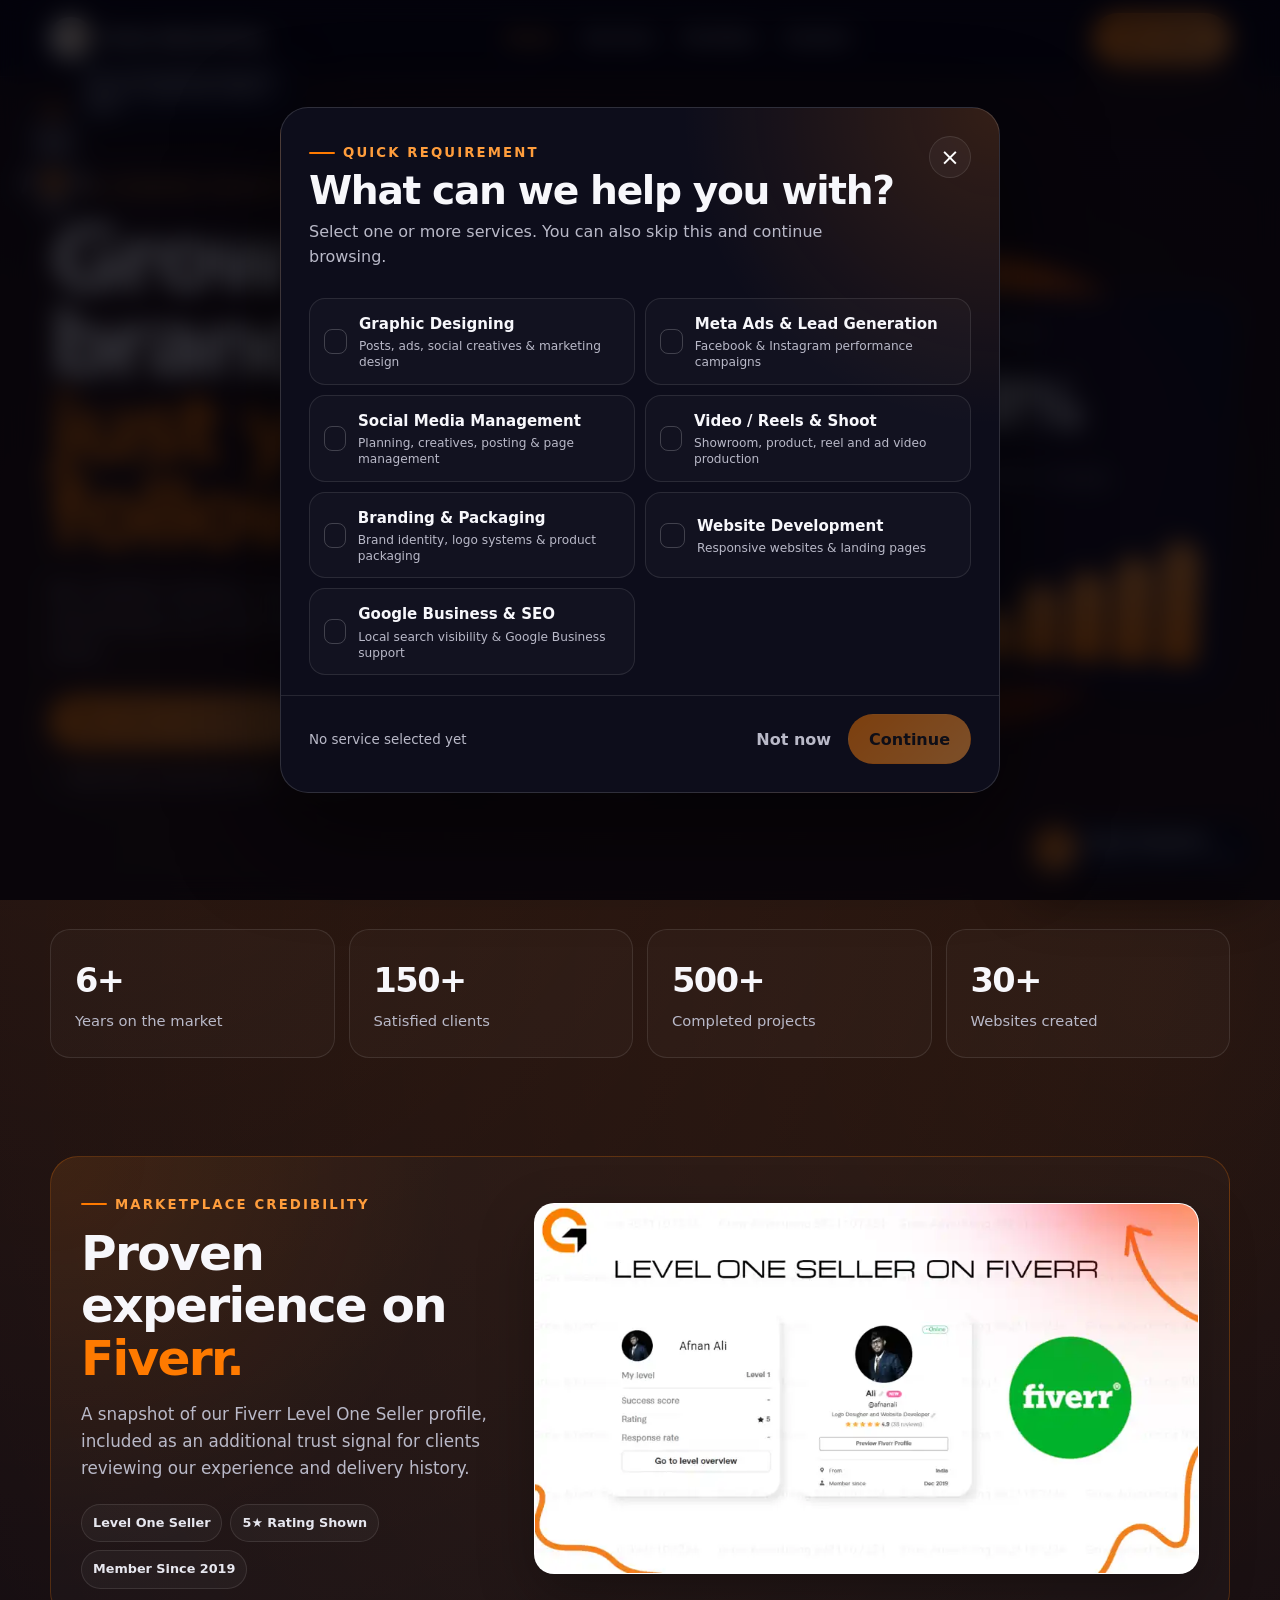
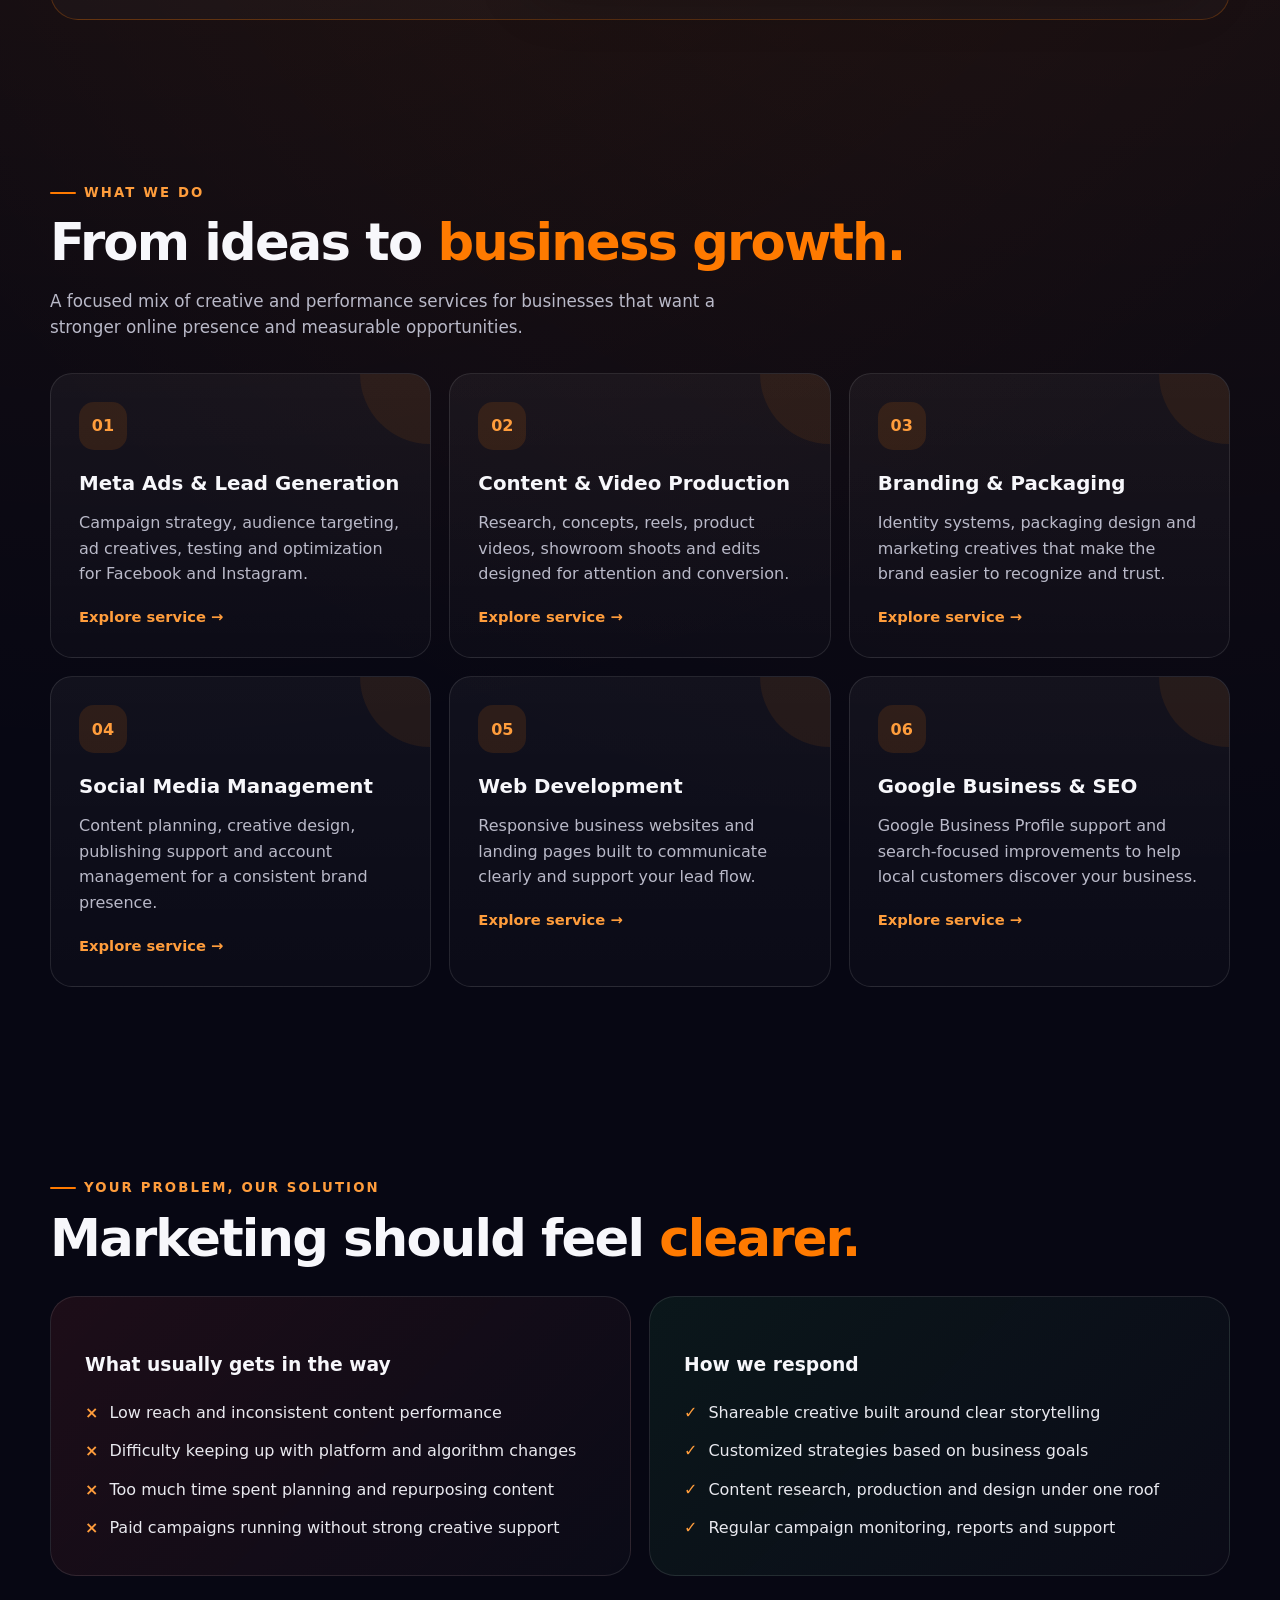
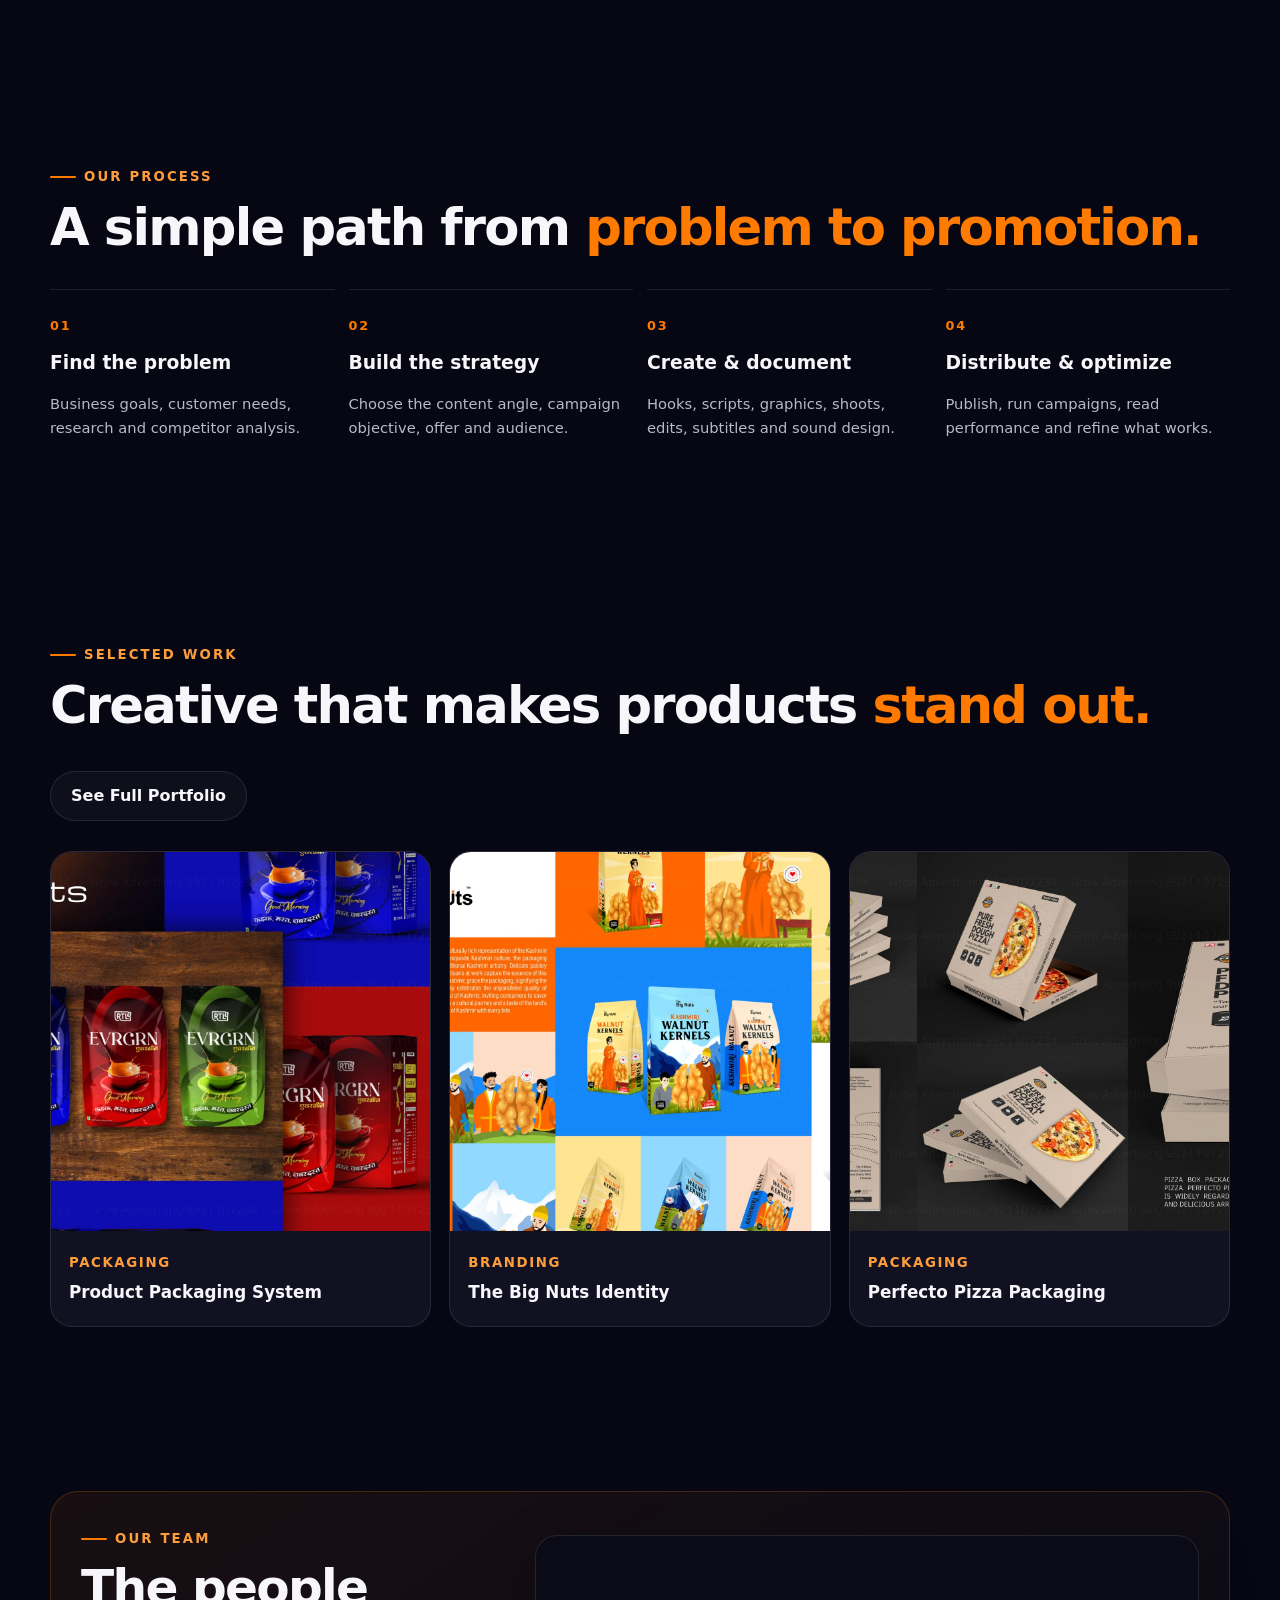
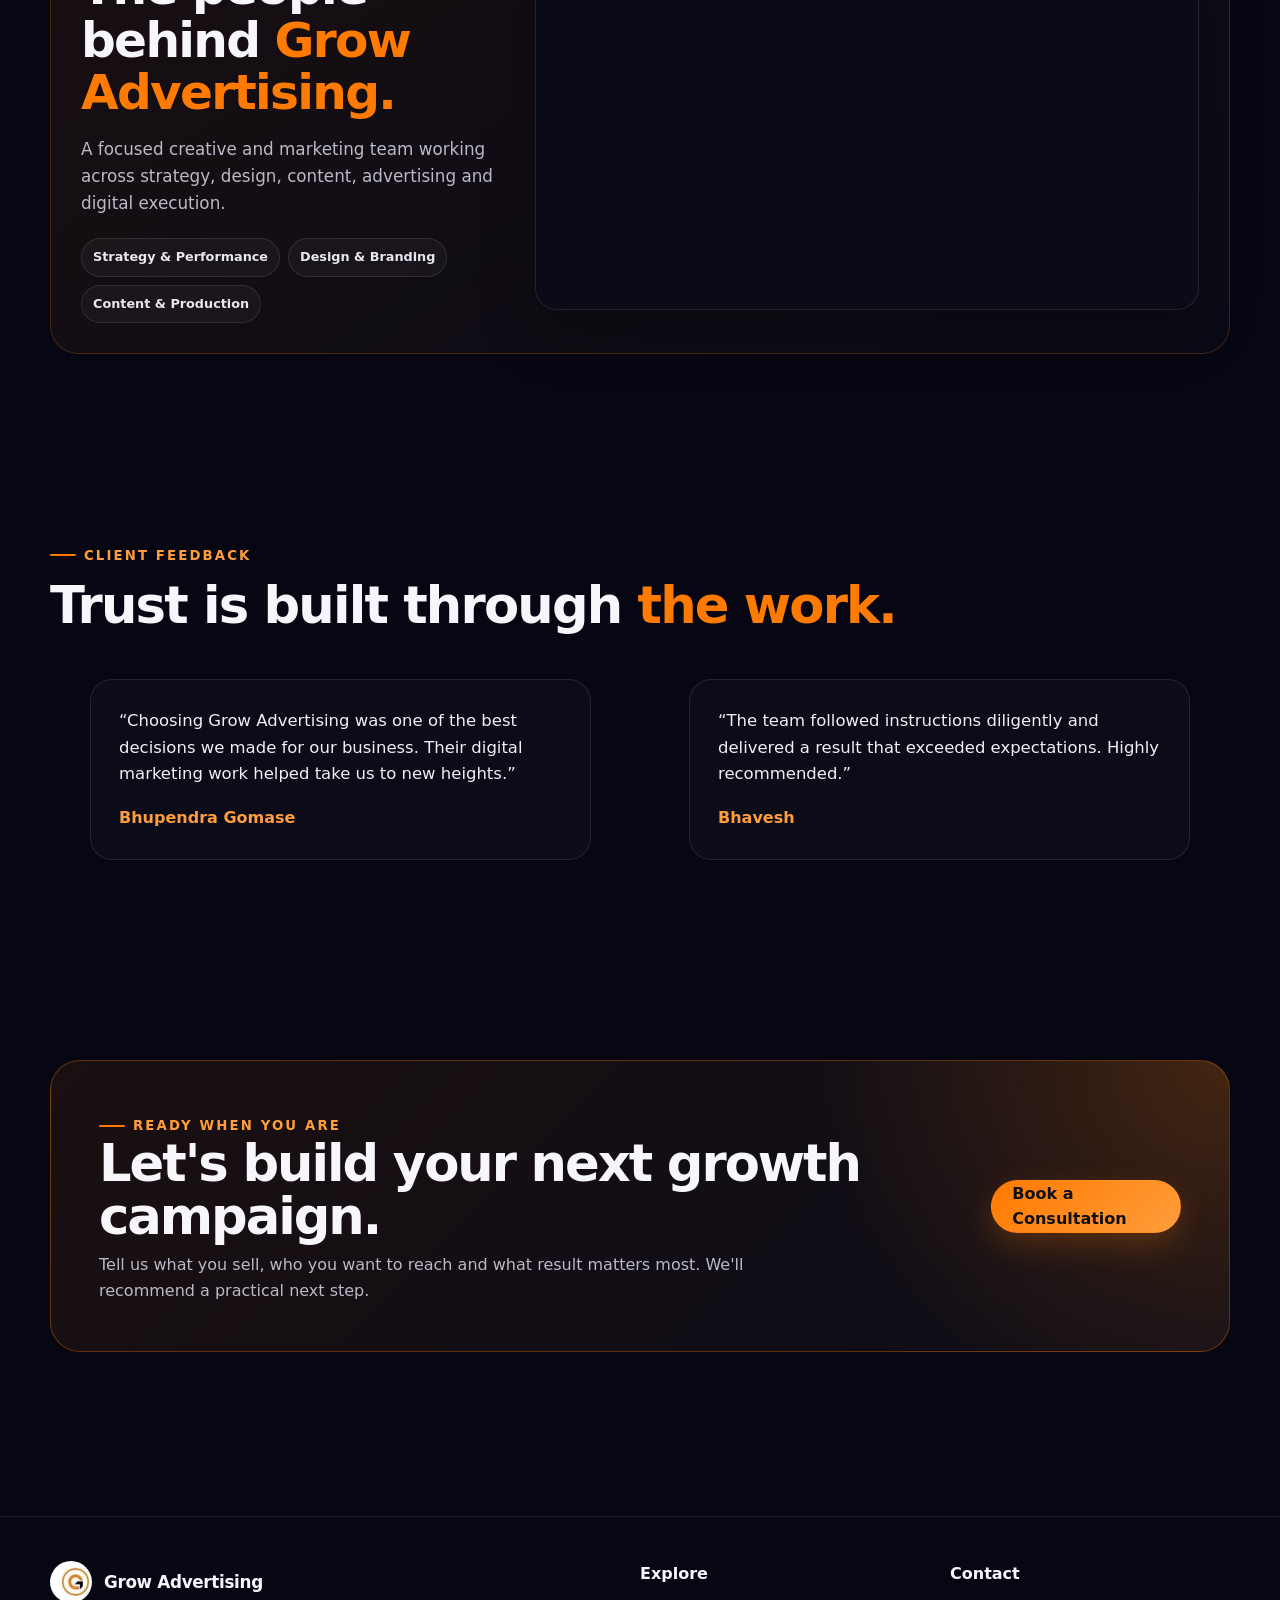
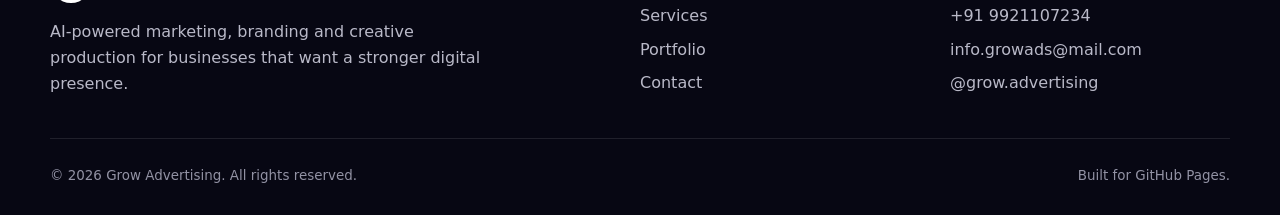
==== commit 8ca7d4c4: "Speed up index page loading" ====
--- a/index.html
+++ b/index.html
@@ -6,10 +6,7 @@
   <title>Grow Advertising | Digital Marketing, Branding & Meta Ads</title>
   <meta name="description" content="Grow Advertising helps businesses grow through AI-powered content, Meta Ads, branding, video production, packaging design and digital strategy.">
   <meta name="theme-color" content="#070713">
-  <link rel="preconnect" href="https://fonts.googleapis.com">
-  <link rel="preconnect" href="https://fonts.gstatic.com" crossorigin>
-  <link href="https://fonts.googleapis.com/css2?family=Inter:wght@400;500;600;700;800;900&display=swap" rel="stylesheet">
-  <link rel="stylesheet" href="css/style.css">
+<link rel="stylesheet" href="css/style.css">
 </head>
 <body>
   <header class="site-header">
@@ -84,7 +81,7 @@
             <div class="credibility-badges"><span>Level One Seller</span><span>5★ Rating Shown</span><span>Member Since 2019</span></div>
           </div>
           <div class="credibility-media">
-            <img loading="lazy" src="assets/images/fiverr-level-one.webp" alt="Fiverr Level One Seller profile and achievement screenshot">
+            <img loading="lazy" decoding="async" fetchpriority="low" src="assets/images/fiverr-level-one.webp" alt="Fiverr Level One Seller profile and achievement screenshot">
           </div>
         </div>
       </div>
@@ -153,9 +150,9 @@
           <a class="btn btn-ghost" href="portfolio.html">See Full Portfolio</a>
         </div>
         <div class="portfolio-grid" style="margin-top:30px">
-          <article class="project reveal"><img src="assets/portfolio/project-20.webp" alt="Packaging design project"><div class="project-meta"><small>Packaging</small><h3>Product Packaging System</h3></div></article>
-          <article class="project reveal"><img src="assets/portfolio/project-23.webp" alt="The Big Nuts branding project"><div class="project-meta"><small>Branding</small><h3>The Big Nuts Identity</h3></div></article>
-          <article class="project reveal"><img src="assets/portfolio/project-24.webp" alt="Perfecto Pizza box packaging"><div class="project-meta"><small>Packaging</small><h3>Perfecto Pizza Packaging</h3></div></article>
+          <article class="project reveal"><img loading="lazy" decoding="async" fetchpriority="low" src="assets/portfolio/project-20.webp" alt="Packaging design project"><div class="project-meta"><small>Packaging</small><h3>Product Packaging System</h3></div></article>
+          <article class="project reveal"><img loading="lazy" decoding="async" fetchpriority="low" src="assets/portfolio/project-23.webp" alt="The Big Nuts branding project"><div class="project-meta"><small>Branding</small><h3>The Big Nuts Identity</h3></div></article>
+          <article class="project reveal"><img loading="lazy" decoding="async" fetchpriority="low" src="assets/portfolio/project-24.webp" alt="Perfecto Pizza box packaging"><div class="project-meta"><small>Packaging</small><h3>Perfecto Pizza Packaging</h3></div></article>
         </div>
       </div>
     </section>
@@ -174,7 +171,7 @@
             </div>
           </div>
           <div class="team-media">
-            <img loading="lazy" src="assets/team/team.webp.png" alt="Grow Advertising team">
+            <img loading="lazy" decoding="async" src="assets/team/team.webp.png" alt="Grow Advertising team">
           </div>
         </div>
       </div>
@@ -209,6 +206,6 @@
       <div class="footer-bottom"><span>© <span data-year></span> Grow Advertising. All rights reserved.</span><span>Built for GitHub Pages.</span></div>
     </div>
   </footer>
-  <script src="js/script.js"></script>
+  <script src="js/script.js" defer></script>
 </body>
 </html>
--- a/css/style.css
+++ b/css/style.css
@@ -567,8 +567,8 @@
 .team-copy .section-title{font-size:clamp(2rem,3.8vw,3.35rem)}
 .team-points{display:flex;flex-wrap:wrap;gap:8px;margin-top:22px}
 .team-points span{padding:8px 11px;border:1px solid var(--line);border-radius:999px;background:rgba(255,255,255,.035);font-size:.8rem;font-weight:800;color:#e7e7ef}
-.team-media{overflow:hidden;border-radius:22px;border:1px solid var(--line);background:#0b0b17;box-shadow:0 20px 55px rgba(0,0,0,.28);aspect-ratio:1225/933}
-.team-media img{width:137.15%;max-width:none;height:auto;display:block}
+.team-media{overflow:hidden;border-radius:22px;border:1px solid var(--line);background:#0b0b17;box-shadow:0 20px 55px rgba(0,0,0,.28)}
+.team-media img{width:100%;height:auto;display:block}
 @media(max-width:900px){.team-grid{grid-template-columns:1fr}}
 @media(max-width:650px){.team-grid{padding:18px}.team-points{gap:6px}.team-points span{font-size:.74rem}}
 
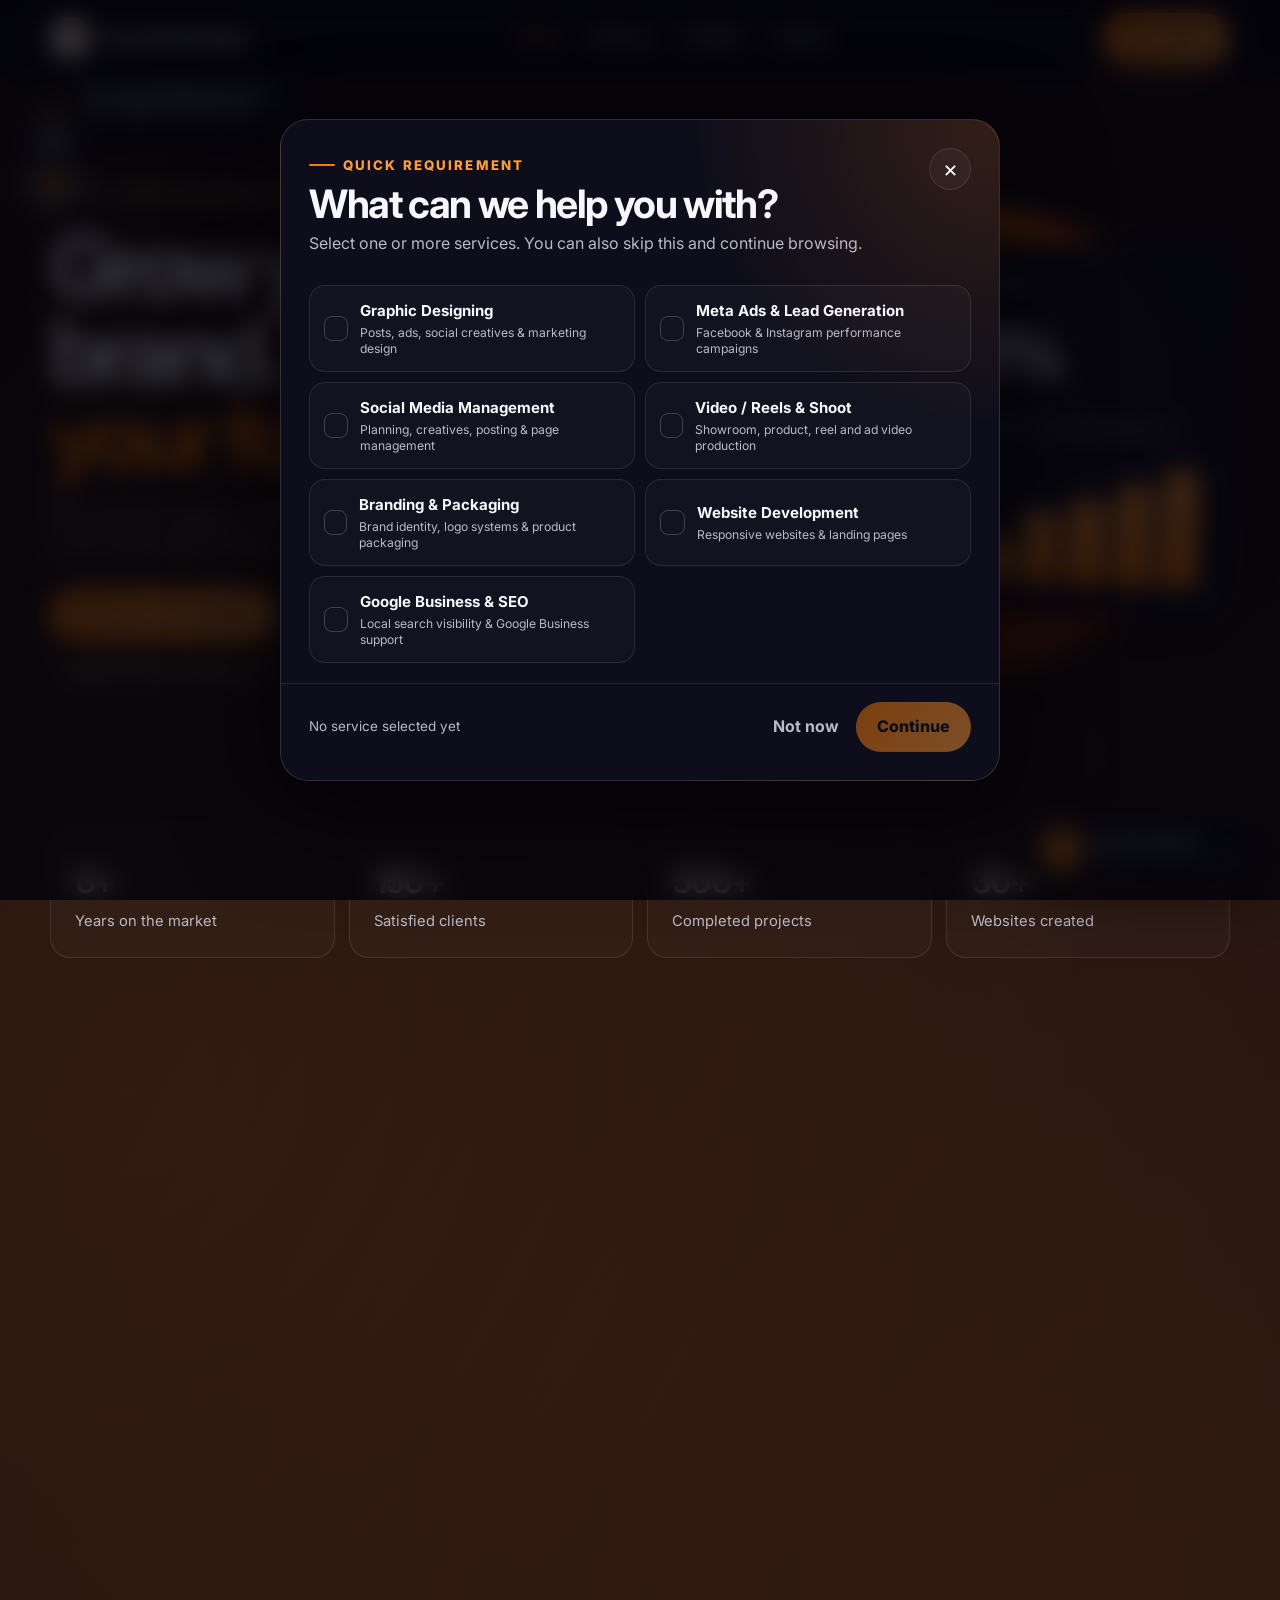
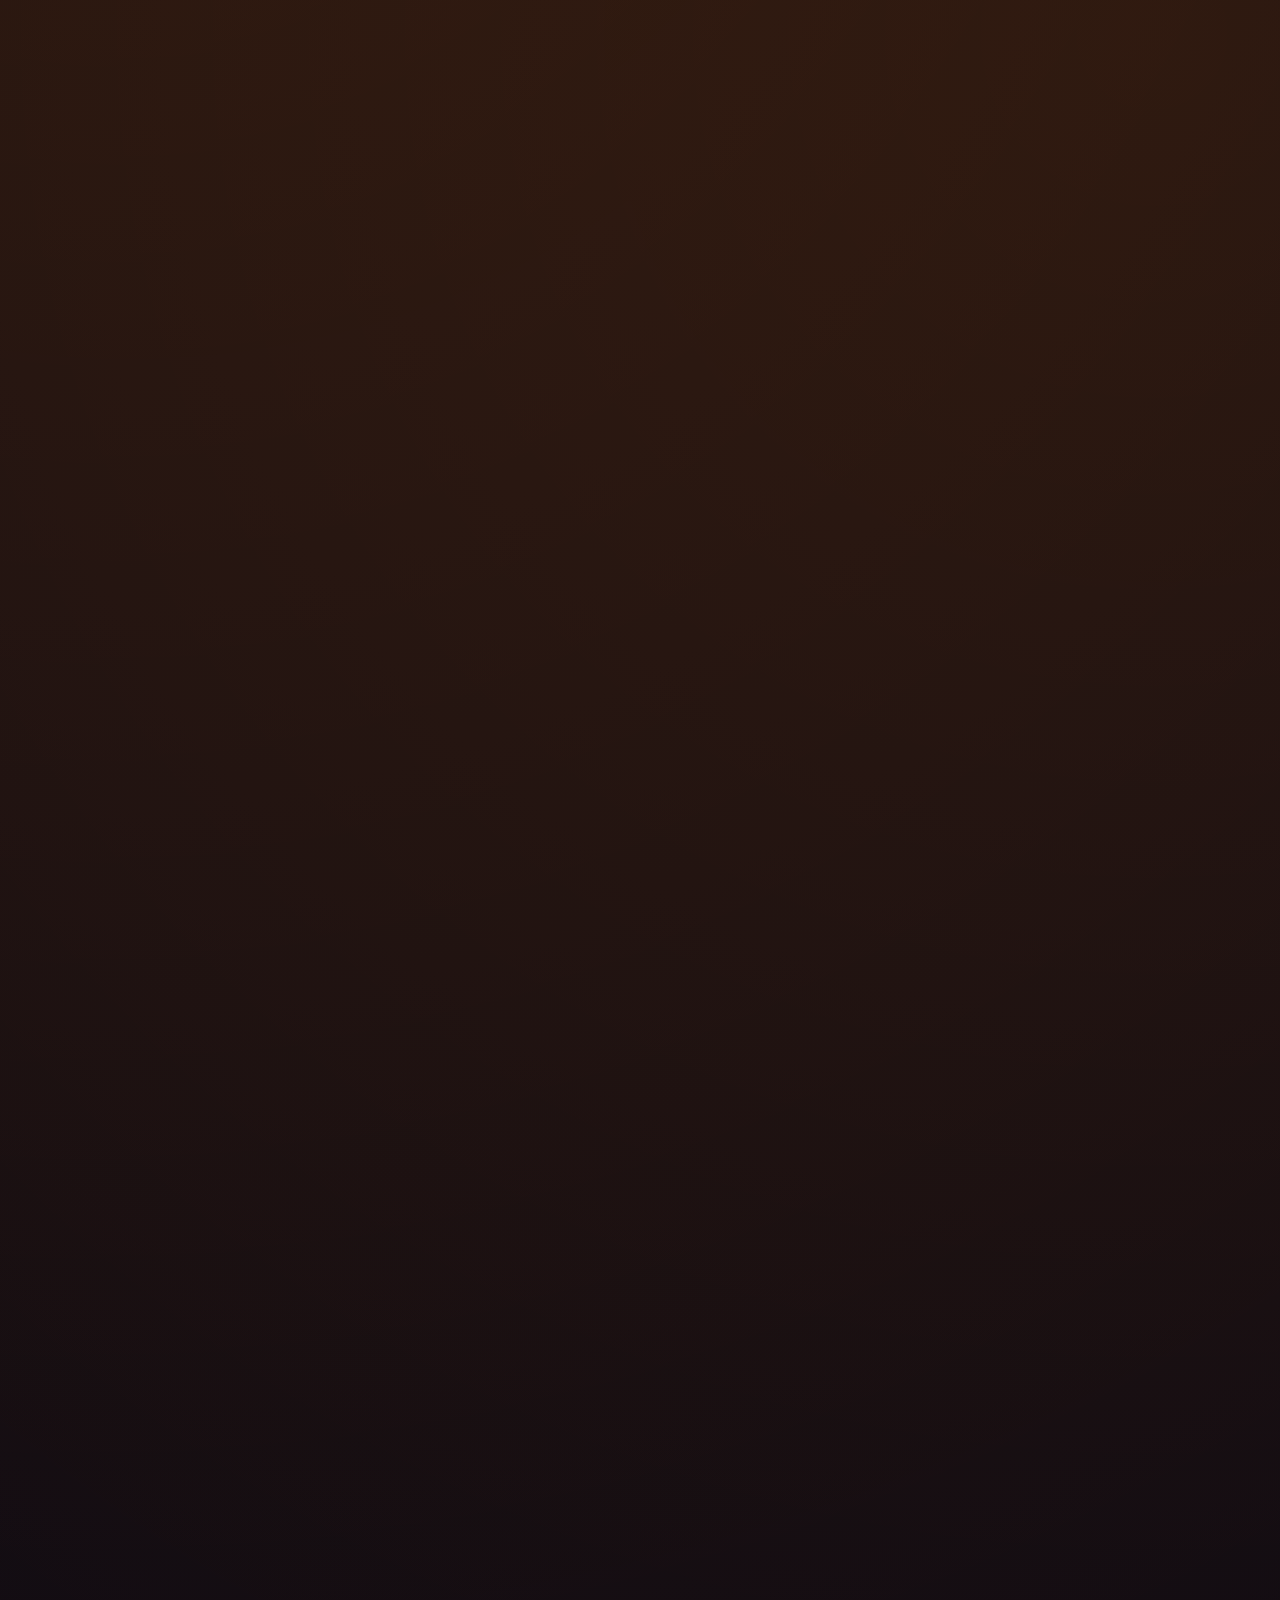
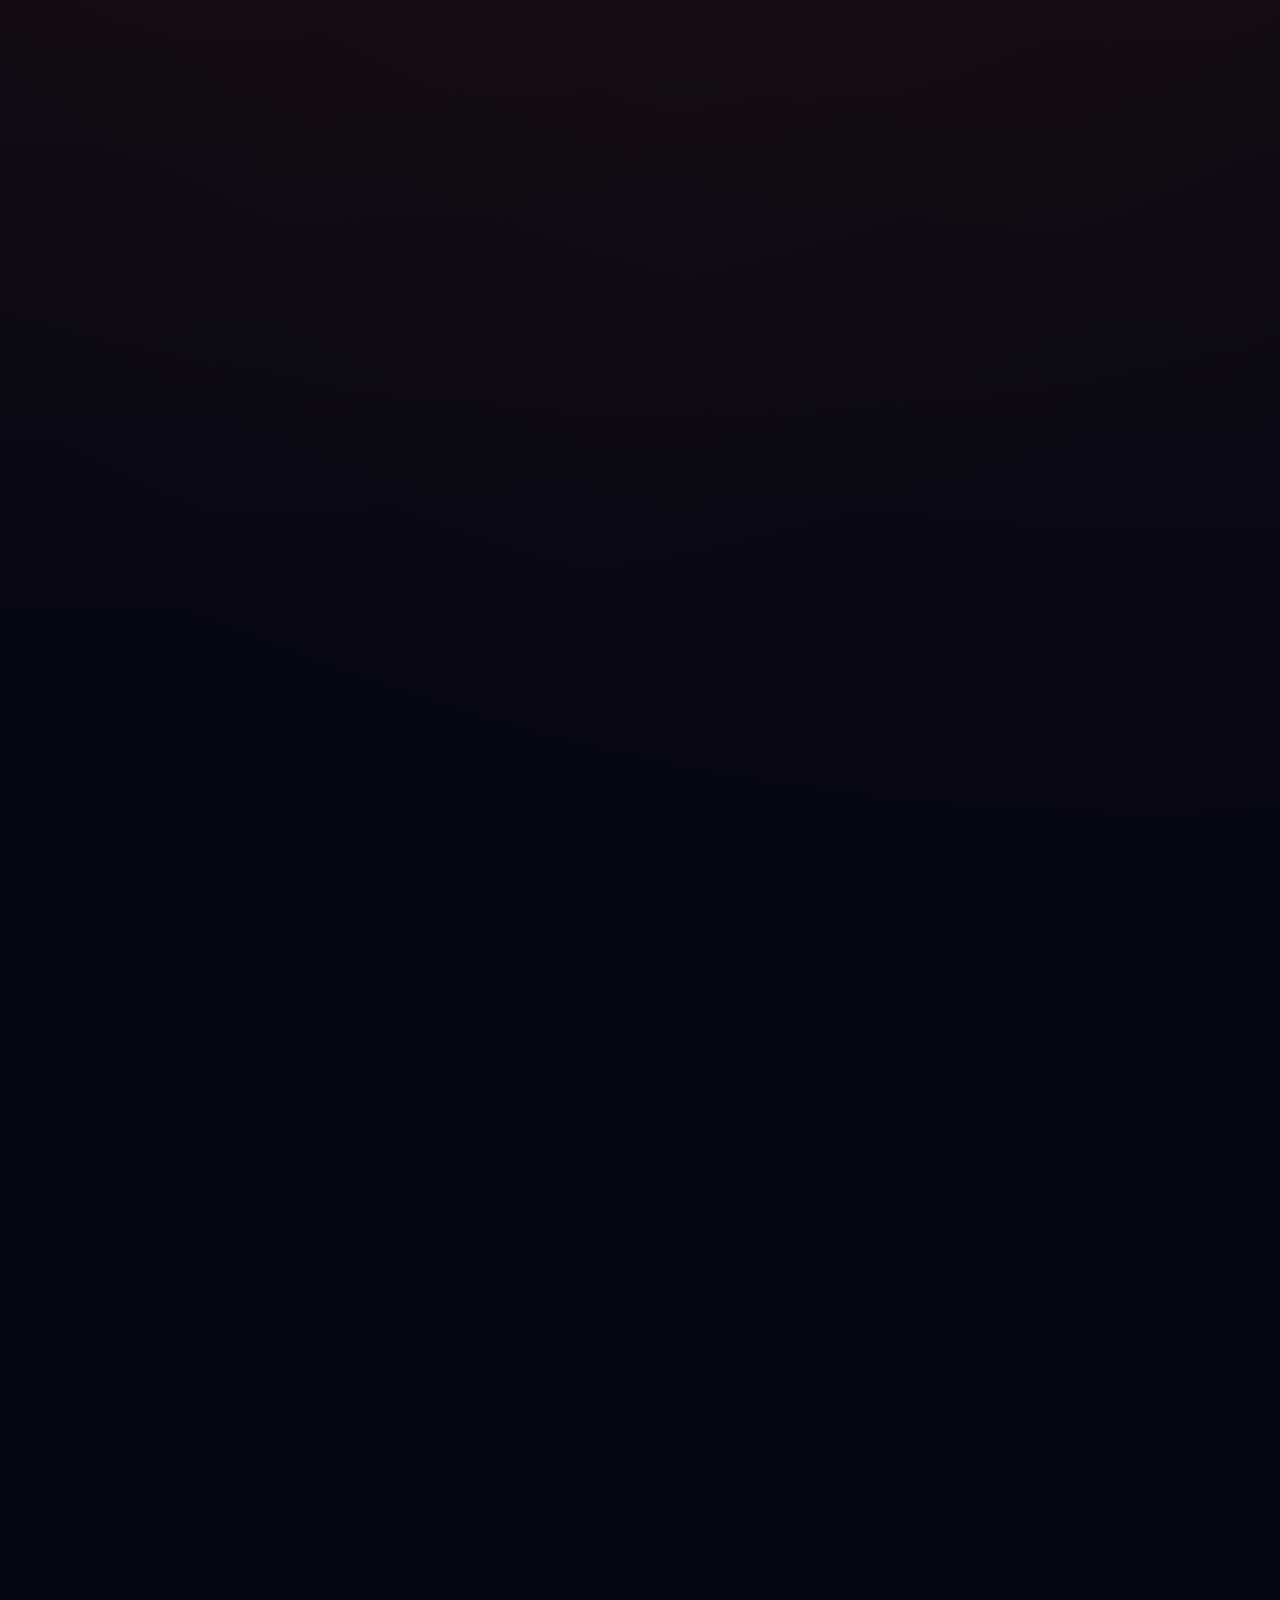
==== commit 04cc2bb4: "Restore stable site loading for index.html" ====
--- a/index.html
+++ b/index.html
@@ -6,7 +6,10 @@
   <title>Grow Advertising | Digital Marketing, Branding & Meta Ads</title>
   <meta name="description" content="Grow Advertising helps businesses grow through AI-powered content, Meta Ads, branding, video production, packaging design and digital strategy.">
   <meta name="theme-color" content="#070713">
-<link rel="stylesheet" href="css/style.css">
+  <link rel="preconnect" href="https://fonts.googleapis.com">
+  <link rel="preconnect" href="https://fonts.gstatic.com" crossorigin>
+  <link href="https://fonts.googleapis.com/css2?family=Inter:wght@400;500;600;700;800;900&display=swap" rel="stylesheet">
+  <link rel="stylesheet" href="css/style.css">
 </head>
 <body>
   <header class="site-header">
@@ -81,7 +84,7 @@
             <div class="credibility-badges"><span>Level One Seller</span><span>5★ Rating Shown</span><span>Member Since 2019</span></div>
           </div>
           <div class="credibility-media">
-            <img loading="lazy" decoding="async" fetchpriority="low" src="assets/images/fiverr-level-one.webp" alt="Fiverr Level One Seller profile and achievement screenshot">
+            <img loading="lazy" src="assets/images/fiverr-level-one.webp" alt="Fiverr Level One Seller profile and achievement screenshot">
           </div>
         </div>
       </div>
@@ -150,9 +153,9 @@
           <a class="btn btn-ghost" href="portfolio.html">See Full Portfolio</a>
         </div>
         <div class="portfolio-grid" style="margin-top:30px">
-          <article class="project reveal"><img loading="lazy" decoding="async" fetchpriority="low" src="assets/portfolio/project-20.webp" alt="Packaging design project"><div class="project-meta"><small>Packaging</small><h3>Product Packaging System</h3></div></article>
-          <article class="project reveal"><img loading="lazy" decoding="async" fetchpriority="low" src="assets/portfolio/project-23.webp" alt="The Big Nuts branding project"><div class="project-meta"><small>Branding</small><h3>The Big Nuts Identity</h3></div></article>
-          <article class="project reveal"><img loading="lazy" decoding="async" fetchpriority="low" src="assets/portfolio/project-24.webp" alt="Perfecto Pizza box packaging"><div class="project-meta"><small>Packaging</small><h3>Perfecto Pizza Packaging</h3></div></article>
+          <article class="project reveal"><img src="assets/portfolio/project-20.webp" alt="Packaging design project"><div class="project-meta"><small>Packaging</small><h3>Product Packaging System</h3></div></article>
+          <article class="project reveal"><img src="assets/portfolio/project-23.webp" alt="The Big Nuts branding project"><div class="project-meta"><small>Branding</small><h3>The Big Nuts Identity</h3></div></article>
+          <article class="project reveal"><img src="assets/portfolio/project-24.webp" alt="Perfecto Pizza box packaging"><div class="project-meta"><small>Packaging</small><h3>Perfecto Pizza Packaging</h3></div></article>
         </div>
       </div>
     </section>
@@ -171,7 +174,7 @@
             </div>
           </div>
           <div class="team-media">
-            <img loading="lazy" decoding="async" src="assets/team/team.webp.png" alt="Grow Advertising team">
+            <img loading="lazy" src="assets/team/team.webp.png" alt="Grow Advertising team">
           </div>
         </div>
       </div>
@@ -206,6 +209,6 @@
       <div class="footer-bottom"><span>© <span data-year></span> Grow Advertising. All rights reserved.</span><span>Built for GitHub Pages.</span></div>
     </div>
   </footer>
-  <script src="js/script.js" defer></script>
+  <script src="js/script.js"></script>
 </body>
 </html>
--- a/css/style.css
+++ b/css/style.css
@@ -942,3 +942,18 @@
   .grow-bot.is-dancing .grow-bot-leg,
   .grow-bot.is-spinning .grow-bot-body{animation:none!important}
 }
+
+
+/* Performance: skip off-screen layout/paint work until sections approach the viewport */
+@supports (content-visibility: auto) {
+  .section,
+  .section-sm {
+    content-visibility: auto;
+    contain-intrinsic-size: auto 720px;
+  }
+  .hero + .section-sm,
+  .page-hero + .section-sm {
+    content-visibility: visible;
+    contain-intrinsic-size: none;
+  }
+}
